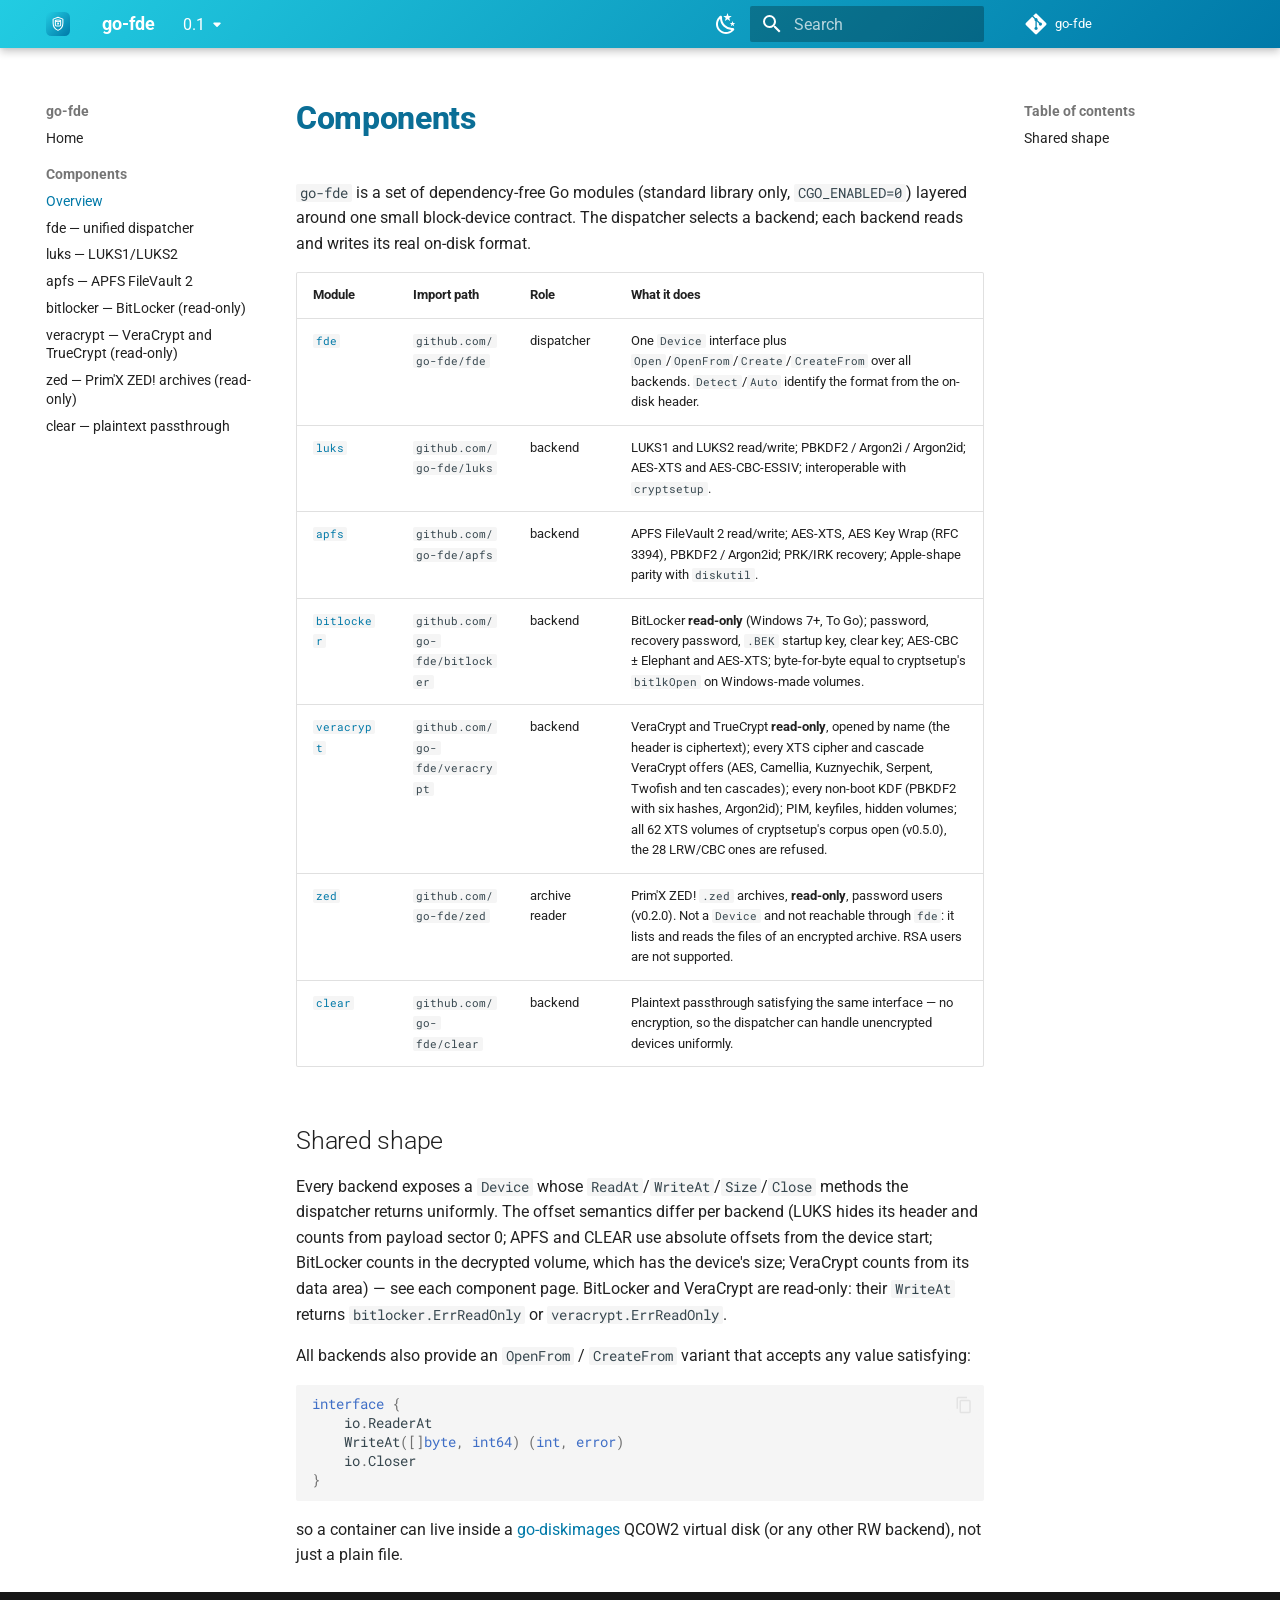
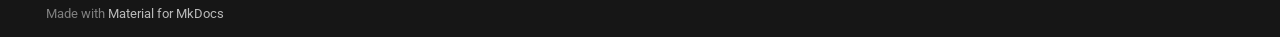
==== 0.1/components/index.html @ e570ddc2 "Deployed 308f6cc to 0.1 with MkDocs 1.6.1 and mike 2.2.0" ====
<!doctype html>
<html lang="en" class="no-js">
  <head>
    
      <meta charset="utf-8">
      <meta name="viewport" content="width=device-width,initial-scale=1">
      
        <meta name="description" content="Pure-Go full-disk encryption — a unified dispatcher over LUKS1/LUKS2, APFS FileVault 2, BitLocker and VeraCrypt (read-only), and a plaintext passthrough backend. No cgo, no root, interoperable with cryptsetup and diskutil.">
      
      
      
        <link rel="canonical" href="https://go-fde.github.io/docs/0.1/components/">
      
      
        <link rel="prev" href="..">
      
      
        <link rel="next" href="fde/">
      
      
        
      
      
      <link rel="icon" href="../assets/logo.svg">
      <meta name="generator" content="mkdocs-1.6.1, mkdocs-material-9.8.1">
    
    
      
        <title>Overview - go-fde</title>
      
    
    
      <link rel="stylesheet" href="../assets/stylesheets/main.57a0d79d.min.css">
      
        
        <link rel="stylesheet" href="../assets/stylesheets/palette.fb2fffe2.min.css">
      
      


    
    
      
    
    
      
        
        
        <link rel="preconnect" href="https://fonts.gstatic.com" crossorigin>
        <link rel="stylesheet" href="https://fonts.googleapis.com/css?family=Roboto:300,300i,400,400i,700,700i%7CRoboto+Mono:400,400i,700,700i&display=fallback">
        <style>:root{--md-text-font:"Roboto";--md-code-font:"Roboto Mono"}</style>
      
    
    
      <link rel="stylesheet" href="../stylesheets/brand.css">
    
    <script>__md_scope=new URL("..",location),__md_hash=e=>[...e].reduce(((e,_)=>(e<<5)-e+_.charCodeAt(0)),0),__md_get=(e,_=localStorage,t=__md_scope)=>JSON.parse(_.getItem(t.pathname+"."+e)),__md_set=(e,_,t=localStorage,a=__md_scope)=>{try{t.setItem(a.pathname+"."+e,JSON.stringify(_))}catch(e){}}</script>
    
      

    
    
  </head>
  
  
    
    
      
    
    
    
    
    <body dir="ltr" data-md-color-scheme="default" data-md-color-primary="custom" data-md-color-accent="custom">
  
    
    <input class="md-toggle" data-md-toggle="drawer" type="checkbox" id="__drawer" autocomplete="off">
    <input class="md-toggle" data-md-toggle="search" type="checkbox" id="__search" autocomplete="off">
    <label class="md-overlay" for="__drawer"></label>
    <div data-md-component="skip">
      
        
        <a href="#components" class="md-skip">
          Skip to content
        </a>
      
    </div>
    <div data-md-component="announce">
      
    </div>
    
      <div data-md-color-scheme="default" data-md-component="outdated" hidden>
        
      </div>
    
    
      

  

<header class="md-header md-header--shadow" data-md-component="header">
  <nav class="md-header__inner md-grid" aria-label="Header">
    <a href=".." title="go-fde" class="md-header__button md-logo" aria-label="go-fde" data-md-component="logo">
      
  <img src="../assets/logo.svg" alt="logo">

    </a>
    <label class="md-header__button md-icon" for="__drawer">
      
      <svg xmlns="http://www.w3.org/2000/svg" viewBox="0 0 24 24"><path d="M3 6h18v2H3zm0 5h18v2H3zm0 5h18v2H3z"/></svg>
    </label>
    <div class="md-header__title" data-md-component="header-title">
      <div class="md-header__ellipsis">
        <div class="md-header__topic">
          <span class="md-ellipsis">
            go-fde
          </span>
        </div>
        <div class="md-header__topic" data-md-component="header-topic">
          <span class="md-ellipsis">
            
              Overview
            
          </span>
        </div>
      </div>
    </div>
    
      
        <form class="md-header__option" data-md-component="palette">
  
    
    
    
    <input class="md-option" data-md-color-media="(prefers-color-scheme: light)" data-md-color-scheme="default" data-md-color-primary="custom" data-md-color-accent="custom"  aria-label="Dark mode"  type="radio" name="__palette" id="__palette_0">
    
      <label class="md-header__button md-icon" title="Dark mode" for="__palette_1" hidden>
        <svg xmlns="http://www.w3.org/2000/svg" viewBox="0 0 24 24"><path d="m17.75 4.09-2.53 1.94.91 3.06-2.63-1.81-2.63 1.81.91-3.06-2.53-1.94L12.44 4l1.06-3 1.06 3zm3.5 6.91-1.64 1.25.59 1.98-1.7-1.17-1.7 1.17.59-1.98L15.75 11l2.06-.05L18.5 9l.69 1.95zm-2.28 4.95c.83-.08 1.72 1.1 1.19 1.85-.32.45-.66.87-1.08 1.27C15.17 23 8.84 23 4.94 19.07c-3.91-3.9-3.91-10.24 0-14.14.4-.4.82-.76 1.27-1.08.75-.53 1.93.36 1.85 1.19-.27 2.86.69 5.83 2.89 8.02a9.96 9.96 0 0 0 8.02 2.89m-1.64 2.02a12.08 12.08 0 0 1-7.8-3.47c-2.17-2.19-3.33-5-3.49-7.82-2.81 3.14-2.7 7.96.31 10.98 3.02 3.01 7.84 3.12 10.98.31"/></svg>
      </label>
    
  
    
    
    
    <input class="md-option" data-md-color-media="(prefers-color-scheme: dark)" data-md-color-scheme="slate" data-md-color-primary="custom" data-md-color-accent="custom"  aria-label="Light mode"  type="radio" name="__palette" id="__palette_1">
    
      <label class="md-header__button md-icon" title="Light mode" for="__palette_0" hidden>
        <svg xmlns="http://www.w3.org/2000/svg" viewBox="0 0 24 24"><path d="M12 7a5 5 0 0 1 5 5 5 5 0 0 1-5 5 5 5 0 0 1-5-5 5 5 0 0 1 5-5m0 2a3 3 0 0 0-3 3 3 3 0 0 0 3 3 3 3 0 0 0 3-3 3 3 0 0 0-3-3m0-7 2.39 3.42C13.65 5.15 12.84 5 12 5s-1.65.15-2.39.42zM3.34 7l4.16-.35A7.2 7.2 0 0 0 5.94 8.5c-.44.74-.69 1.5-.83 2.29zm.02 10 1.76-3.77a7.131 7.131 0 0 0 2.38 4.14zM20.65 7l-1.77 3.79a7.02 7.02 0 0 0-2.38-4.15zm-.01 10-4.14.36c.59-.51 1.12-1.14 1.54-1.86.42-.73.69-1.5.83-2.29zM12 22l-2.41-3.44c.74.27 1.55.44 2.41.44.82 0 1.63-.17 2.37-.44z"/></svg>
      </label>
    
  
</form>
      
    
    
      <script>var palette=__md_get("__palette");if(palette&&palette.color){if("(prefers-color-scheme)"===palette.color.media){var media=matchMedia("(prefers-color-scheme: light)"),input=document.querySelector(media.matches?"[data-md-color-media='(prefers-color-scheme: light)']":"[data-md-color-media='(prefers-color-scheme: dark)']");palette.color.media=input.getAttribute("data-md-color-media"),palette.color.scheme=input.getAttribute("data-md-color-scheme"),palette.color.primary=input.getAttribute("data-md-color-primary"),palette.color.accent=input.getAttribute("data-md-color-accent")}for(var[key,value]of Object.entries(palette.color))document.body.setAttribute("data-md-color-"+key,value)}</script>
    
    
    
      
      
        <label class="md-header__button md-icon" for="__search">
          
          <svg xmlns="http://www.w3.org/2000/svg" viewBox="0 0 24 24"><path d="M9.5 3A6.5 6.5 0 0 1 16 9.5c0 1.61-.59 3.09-1.56 4.23l.27.27h.79l5 5-1.5 1.5-5-5v-.79l-.27-.27A6.52 6.52 0 0 1 9.5 16 6.5 6.5 0 0 1 3 9.5 6.5 6.5 0 0 1 9.5 3m0 2C7 5 5 7 5 9.5S7 14 9.5 14 14 12 14 9.5 12 5 9.5 5"/></svg>
        </label>
        <div class="md-search" data-md-component="search" role="dialog">
  <label class="md-search__overlay" for="__search"></label>
  <div class="md-search__inner" role="search">
    <form class="md-search__form" name="search">
      <input type="text" class="md-search__input" name="query" aria-label="Search" placeholder="Search" autocapitalize="off" autocorrect="off" autocomplete="off" spellcheck="false" data-md-component="search-query" required>
      <label class="md-search__icon md-icon" for="__search">
        
        <svg xmlns="http://www.w3.org/2000/svg" viewBox="0 0 24 24"><path d="M9.5 3A6.5 6.5 0 0 1 16 9.5c0 1.61-.59 3.09-1.56 4.23l.27.27h.79l5 5-1.5 1.5-5-5v-.79l-.27-.27A6.52 6.52 0 0 1 9.5 16 6.5 6.5 0 0 1 3 9.5 6.5 6.5 0 0 1 9.5 3m0 2C7 5 5 7 5 9.5S7 14 9.5 14 14 12 14 9.5 12 5 9.5 5"/></svg>
        
        <svg xmlns="http://www.w3.org/2000/svg" viewBox="0 0 24 24"><path d="M20 11v2H8l5.5 5.5-1.42 1.42L4.16 12l7.92-7.92L13.5 5.5 8 11z"/></svg>
      </label>
      <nav class="md-search__options" aria-label="Search">
        
        <button type="reset" class="md-search__icon md-icon" title="Clear" aria-label="Clear" tabindex="-1">
          
          <svg xmlns="http://www.w3.org/2000/svg" viewBox="0 0 24 24"><path d="M19 6.41 17.59 5 12 10.59 6.41 5 5 6.41 10.59 12 5 17.59 6.41 19 12 13.41 17.59 19 19 17.59 13.41 12z"/></svg>
        </button>
      </nav>
      
        <div class="md-search__suggest" data-md-component="search-suggest"></div>
      
    </form>
    <div class="md-search__output">
      <div class="md-search__scrollwrap" tabindex="0" data-md-scrollfix>
        <div class="md-search-result" data-md-component="search-result">
          <div class="md-search-result__meta">
            Initializing search
          </div>
          <ol class="md-search-result__list" role="presentation"></ol>
        </div>
      </div>
    </div>
  </div>
</div>
      
    
    
      <div class="md-header__source">
        <a href="https://github.com/go-fde" title="Go to repository" class="md-source" data-md-component="source">
  <div class="md-source__icon md-icon">
    
    <svg xmlns="http://www.w3.org/2000/svg" viewBox="0 0 448 512"><!--! Font Awesome Free 7.1.0 by @fontawesome - https://fontawesome.com License - https://fontawesome.com/license/free (Icons: CC BY 4.0, Fonts: SIL OFL 1.1, Code: MIT License) Copyright 2025 Fonticons, Inc.--><path d="M439.6 236.1 244 40.5c-5.4-5.5-12.8-8.5-20.4-8.5s-15 3-20.4 8.4L162.5 81l51.5 51.5c27.1-9.1 52.7 16.8 43.4 43.7l49.7 49.7c34.2-11.8 61.2 31 35.5 56.7-26.5 26.5-70.2-2.9-56-37.3L240.3 199v121.9c25.3 12.5 22.3 41.8 9.1 55-6.4 6.4-15.2 10.1-24.3 10.1s-17.8-3.6-24.3-10.1c-17.6-17.6-11.1-46.9 11.2-56v-123c-20.8-8.5-24.6-30.7-18.6-45L142.6 101 8.5 235.1C3 240.6 0 247.9 0 255.5s3 15 8.5 20.4l195.6 195.7c5.4 5.4 12.7 8.4 20.4 8.4s15-3 20.4-8.4l194.7-194.7c5.4-5.4 8.4-12.8 8.4-20.4s-3-15-8.4-20.4"/></svg>
  </div>
  <div class="md-source__repository">
    go-fde
  </div>
</a>
      </div>
    
  </nav>
  
</header>
    
    <div class="md-container" data-md-component="container">
      
      
        
          
        
      
      <main class="md-main" data-md-component="main">
        <div class="md-main__inner md-grid">
          
            
              
              <div class="md-sidebar md-sidebar--primary" data-md-component="sidebar" data-md-type="navigation" >
                <div class="md-sidebar__scrollwrap">
                  <div class="md-sidebar__inner">
                    



<nav class="md-nav md-nav--primary" aria-label="Navigation" data-md-level="0">
  <label class="md-nav__title" for="__drawer">
    <a href=".." title="go-fde" class="md-nav__button md-logo" aria-label="go-fde" data-md-component="logo">
      
  <img src="../assets/logo.svg" alt="logo">

    </a>
    go-fde
  </label>
  
    <div class="md-nav__source">
      <a href="https://github.com/go-fde" title="Go to repository" class="md-source" data-md-component="source">
  <div class="md-source__icon md-icon">
    
    <svg xmlns="http://www.w3.org/2000/svg" viewBox="0 0 448 512"><!--! Font Awesome Free 7.1.0 by @fontawesome - https://fontawesome.com License - https://fontawesome.com/license/free (Icons: CC BY 4.0, Fonts: SIL OFL 1.1, Code: MIT License) Copyright 2025 Fonticons, Inc.--><path d="M439.6 236.1 244 40.5c-5.4-5.5-12.8-8.5-20.4-8.5s-15 3-20.4 8.4L162.5 81l51.5 51.5c27.1-9.1 52.7 16.8 43.4 43.7l49.7 49.7c34.2-11.8 61.2 31 35.5 56.7-26.5 26.5-70.2-2.9-56-37.3L240.3 199v121.9c25.3 12.5 22.3 41.8 9.1 55-6.4 6.4-15.2 10.1-24.3 10.1s-17.8-3.6-24.3-10.1c-17.6-17.6-11.1-46.9 11.2-56v-123c-20.8-8.5-24.6-30.7-18.6-45L142.6 101 8.5 235.1C3 240.6 0 247.9 0 255.5s3 15 8.5 20.4l195.6 195.7c5.4 5.4 12.7 8.4 20.4 8.4s15-3 20.4-8.4l194.7-194.7c5.4-5.4 8.4-12.8 8.4-20.4s-3-15-8.4-20.4"/></svg>
  </div>
  <div class="md-source__repository">
    go-fde
  </div>
</a>
    </div>
  
  <ul class="md-nav__list" data-md-scrollfix>
    
      
      
  
  
  
  
    <li class="md-nav__item">
      <a href=".." class="md-nav__link">
        
  
  
  <span class="md-ellipsis">
    
  
    Home
  

    
  </span>
  
  

      </a>
    </li>
  

    
      
      
  
  
    
  
  
  
    
    
    
    
      
        
        
      
    
    
    <li class="md-nav__item md-nav__item--active md-nav__item--section md-nav__item--nested">
      
        
        
        <input class="md-nav__toggle md-toggle " type="checkbox" id="__nav_2" checked>
        
          
          <label class="md-nav__link" for="__nav_2" id="__nav_2_label" tabindex="">
            
  
  
  <span class="md-ellipsis">
    
  
    Components
  

    
  </span>
  
  

            <span class="md-nav__icon md-icon"></span>
          </label>
        
        <nav class="md-nav" data-md-level="1" aria-labelledby="__nav_2_label" aria-expanded="true">
          <label class="md-nav__title" for="__nav_2">
            <span class="md-nav__icon md-icon"></span>
            
  
    Components
  

          </label>
          <ul class="md-nav__list" data-md-scrollfix>
            
              
                
  
  
    
  
  
  
    <li class="md-nav__item md-nav__item--active">
      
      <input class="md-nav__toggle md-toggle" type="checkbox" id="__toc">
      
      
        
      
      
        <label class="md-nav__link md-nav__link--active" for="__toc">
          
  
  
  <span class="md-ellipsis">
    
  
    Overview
  

    
  </span>
  
  

          <span class="md-nav__icon md-icon"></span>
        </label>
      
      <a href="./" class="md-nav__link md-nav__link--active">
        
  
  
  <span class="md-ellipsis">
    
  
    Overview
  

    
  </span>
  
  

      </a>
      
        

<nav class="md-nav md-nav--secondary" aria-label="Table of contents">
  
  
  
    
  
  
    <label class="md-nav__title" for="__toc">
      <span class="md-nav__icon md-icon"></span>
      Table of contents
    </label>
    <ul class="md-nav__list" data-md-component="toc" data-md-scrollfix>
      
        <li class="md-nav__item">
  <a href="#shared-shape" class="md-nav__link">
    <span class="md-ellipsis">
      
        Shared shape
      
    </span>
  </a>
  
</li>
      
    </ul>
  
</nav>
      
    </li>
  

              
            
              
                
  
  
  
  
    <li class="md-nav__item">
      <a href="fde/" class="md-nav__link">
        
  
  
  <span class="md-ellipsis">
    
  
    fde — unified dispatcher
  

    
  </span>
  
  

      </a>
    </li>
  

              
            
              
                
  
  
  
  
    <li class="md-nav__item">
      <a href="luks/" class="md-nav__link">
        
  
  
  <span class="md-ellipsis">
    
  
    luks — LUKS1/LUKS2
  

    
  </span>
  
  

      </a>
    </li>
  

              
            
              
                
  
  
  
  
    <li class="md-nav__item">
      <a href="apfs/" class="md-nav__link">
        
  
  
  <span class="md-ellipsis">
    
  
    apfs — APFS FileVault 2
  

    
  </span>
  
  

      </a>
    </li>
  

              
            
              
                
  
  
  
  
    <li class="md-nav__item">
      <a href="bitlocker/" class="md-nav__link">
        
  
  
  <span class="md-ellipsis">
    
  
    bitlocker — BitLocker (read-only)
  

    
  </span>
  
  

      </a>
    </li>
  

              
            
              
                
  
  
  
  
    <li class="md-nav__item">
      <a href="veracrypt/" class="md-nav__link">
        
  
  
  <span class="md-ellipsis">
    
  
    veracrypt — VeraCrypt and TrueCrypt (read-only)
  

    
  </span>
  
  

      </a>
    </li>
  

              
            
              
                
  
  
  
  
    <li class="md-nav__item">
      <a href="zed/" class="md-nav__link">
        
  
  
  <span class="md-ellipsis">
    
  
    zed — Prim'X ZED! archives (read-only)
  

    
  </span>
  
  

      </a>
    </li>
  

              
            
              
                
  
  
  
  
    <li class="md-nav__item">
      <a href="clear/" class="md-nav__link">
        
  
  
  <span class="md-ellipsis">
    
  
    clear — plaintext passthrough
  

    
  </span>
  
  

      </a>
    </li>
  

              
            
          </ul>
        </nav>
      
    </li>
  

    
  </ul>
</nav>
                  </div>
                </div>
              </div>
            
            
              
              <div class="md-sidebar md-sidebar--secondary" data-md-component="sidebar" data-md-type="toc" >
                <div class="md-sidebar__scrollwrap">
                  <div class="md-sidebar__inner">
                    

<nav class="md-nav md-nav--secondary" aria-label="Table of contents">
  
  
  
    
  
  
    <label class="md-nav__title" for="__toc">
      <span class="md-nav__icon md-icon"></span>
      Table of contents
    </label>
    <ul class="md-nav__list" data-md-component="toc" data-md-scrollfix>
      
        <li class="md-nav__item">
  <a href="#shared-shape" class="md-nav__link">
    <span class="md-ellipsis">
      
        Shared shape
      
    </span>
  </a>
  
</li>
      
    </ul>
  
</nav>
                  </div>
                </div>
              </div>
            
          
          
            <div class="md-content" data-md-component="content">
              
              <article class="md-content__inner md-typeset">
                
                  



<h1 id="components">Components</h1>
<p><code>go-fde</code> is a set of dependency-free Go modules (standard library only,
<code>CGO_ENABLED=0</code>) layered around one small block-device contract. The
dispatcher selects a backend; each backend reads and writes its real on-disk
format.</p>
<table>
<thead>
<tr>
<th>Module</th>
<th>Import path</th>
<th>Role</th>
<th>What it does</th>
</tr>
</thead>
<tbody>
<tr>
<td><a href="fde/"><code>fde</code></a></td>
<td><code>github.com/go-fde/fde</code></td>
<td>dispatcher</td>
<td>One <code>Device</code> interface plus <code>Open</code>/<code>OpenFrom</code>/<code>Create</code>/<code>CreateFrom</code> over all backends. <code>Detect</code>/<code>Auto</code> identify the format from the on-disk header.</td>
</tr>
<tr>
<td><a href="luks/"><code>luks</code></a></td>
<td><code>github.com/go-fde/luks</code></td>
<td>backend</td>
<td>LUKS1 and LUKS2 read/write; PBKDF2 / Argon2i / Argon2id; AES-XTS and AES-CBC-ESSIV; interoperable with <code>cryptsetup</code>.</td>
</tr>
<tr>
<td><a href="apfs/"><code>apfs</code></a></td>
<td><code>github.com/go-fde/apfs</code></td>
<td>backend</td>
<td>APFS FileVault 2 read/write; AES-XTS, AES Key Wrap (RFC 3394), PBKDF2 / Argon2id; PRK/IRK recovery; Apple-shape parity with <code>diskutil</code>.</td>
</tr>
<tr>
<td><a href="bitlocker/"><code>bitlocker</code></a></td>
<td><code>github.com/go-fde/bitlocker</code></td>
<td>backend</td>
<td>BitLocker <strong>read-only</strong> (Windows 7+, To Go); password, recovery password, <code>.BEK</code> startup key, clear key; AES-CBC ± Elephant and AES-XTS; byte-for-byte equal to cryptsetup's <code>bitlkOpen</code> on Windows-made volumes.</td>
</tr>
<tr>
<td><a href="veracrypt/"><code>veracrypt</code></a></td>
<td><code>github.com/go-fde/veracrypt</code></td>
<td>backend</td>
<td>VeraCrypt and TrueCrypt <strong>read-only</strong>, opened by name (the header is ciphertext); every XTS cipher and cascade VeraCrypt offers (AES, Camellia, Kuznyechik, Serpent, Twofish and ten cascades); every non-boot KDF (PBKDF2 with six hashes, Argon2id); PIM, keyfiles, hidden volumes; all 62 XTS volumes of cryptsetup's corpus open (v0.5.0), the 28 LRW/CBC ones are refused.</td>
</tr>
<tr>
<td><a href="zed/"><code>zed</code></a></td>
<td><code>github.com/go-fde/zed</code></td>
<td>archive reader</td>
<td>Prim'X ZED! <code>.zed</code> archives, <strong>read-only</strong>, password users (v0.2.0). Not a <code>Device</code> and not reachable through <code>fde</code>: it lists and reads the files of an encrypted archive. RSA users are not supported.</td>
</tr>
<tr>
<td><a href="clear/"><code>clear</code></a></td>
<td><code>github.com/go-fde/clear</code></td>
<td>backend</td>
<td>Plaintext passthrough satisfying the same interface — no encryption, so the dispatcher can handle unencrypted devices uniformly.</td>
</tr>
</tbody>
</table>
<h2 id="shared-shape">Shared shape</h2>
<p>Every backend exposes a <code>Device</code> whose <code>ReadAt</code>/<code>WriteAt</code>/<code>Size</code>/<code>Close</code>
methods the dispatcher returns uniformly. The offset semantics differ per
backend (LUKS hides its header and counts from payload sector 0; APFS and CLEAR
use absolute offsets from the device start; BitLocker counts in the decrypted
volume, which has the device's size; VeraCrypt counts from its data area) —
see each component page. BitLocker and VeraCrypt are read-only: their
<code>WriteAt</code> returns <code>bitlocker.ErrReadOnly</code> or <code>veracrypt.ErrReadOnly</code>.</p>
<p>All backends also provide an <code>OpenFrom</code> / <code>CreateFrom</code> variant that accepts any
value satisfying:</p>
<div class="highlight"><pre><span></span><code><span class="kd">interface</span><span class="w"> </span><span class="p">{</span>
<span class="w">    </span><span class="nx">io</span><span class="p">.</span><span class="nx">ReaderAt</span>
<span class="w">    </span><span class="nx">WriteAt</span><span class="p">([]</span><span class="kt">byte</span><span class="p">,</span><span class="w"> </span><span class="kt">int64</span><span class="p">)</span><span class="w"> </span><span class="p">(</span><span class="kt">int</span><span class="p">,</span><span class="w"> </span><span class="kt">error</span><span class="p">)</span>
<span class="w">    </span><span class="nx">io</span><span class="p">.</span><span class="nx">Closer</span>
<span class="p">}</span>
</code></pre></div>
<p>so a container can live inside a <a href="https://github.com/go-diskimages">go-diskimages</a>
QCOW2 virtual disk (or any other RW backend), not just a plain file.</p>












                
              </article>
            </div>
          
          
<script>var target=document.getElementById(location.hash.slice(1));target&&target.name&&(target.checked=target.name.startsWith("__tabbed_"))</script>
        </div>
        
          <button type="button" class="md-top md-icon" data-md-component="top" hidden>
  
  <svg xmlns="http://www.w3.org/2000/svg" viewBox="0 0 24 24"><path d="M13 20h-2V8l-5.5 5.5-1.42-1.42L12 4.16l7.92 7.92-1.42 1.42L13 8z"/></svg>
  Back to top
</button>
        
      </main>
      
        <footer class="md-footer">
  
  <div class="md-footer-meta md-typeset">
    <div class="md-footer-meta__inner md-grid">
      <div class="md-copyright">
  
  
    Made with
    <a href="https://squidfunk.github.io/mkdocs-material/" target="_blank" rel="noopener">
      Material for MkDocs
    </a>
  
</div>
      
    </div>
  </div>
</footer>
      
    </div>
    <div class="md-dialog" data-md-component="dialog">
      <div class="md-dialog__inner md-typeset"></div>
    </div>
    
    
    
      
      
      <script id="__config" type="application/json">{"annotate": null, "base": "..", "features": ["navigation.sections", "navigation.top", "content.code.copy", "search.suggest"], "search": "../assets/javascripts/workers/search.a7633da7.min.js", "tags": null, "translations": {"clipboard.copied": "Copied to clipboard", "clipboard.copy": "Copy to clipboard", "search.result.more.one": "1 more on this page", "search.result.more.other": "# more on this page", "search.result.none": "No matching documents", "search.result.one": "1 matching document", "search.result.other": "# matching documents", "search.result.placeholder": "Type to start searching", "search.result.term.missing": "Missing", "select.version": "Select version"}, "version": {"provider": "mike"}}</script>
    
    
      <script src="../assets/javascripts/bundle.a5f9d56c.min.js"></script>
      
    
  </body>
</html>
---- 0.1/assets/stylesheets/main.57a0d79d.min.css ----
@charset "UTF-8";html{box-sizing:border-box;-webkit-text-size-adjust:none;-moz-text-size-adjust:none;text-size-adjust:none}*,:after,:before{box-sizing:inherit}@media(prefers-reduced-motion){*,:after,:before{transition:none!important}}body{margin:0;-webkit-font-smoothing:antialiased;-moz-osx-font-smoothing:grayscale;--md-text-font-family:var(--md-text-font, _),
    -apple-system, BlinkMacSystemFont, Helvetica, Arial, sans-serif;--md-code-font-family:var(--md-code-font, _),
    SFMono-Regular, Consolas, Menlo, monospace}.md-typeset code:not(.focus-visible),a,button,input,label{-webkit-tap-highlight-color:transparent}a{color:inherit;text-decoration:none}hr{box-sizing:initial;display:block;height:.05rem;padding:0;overflow:visible;border:0}small{font-size:80%}sub,sup{line-height:1em}img{border-style:none}table{border-spacing:0;border-collapse:initial}td,th{font-weight:400;vertical-align:top}button{padding:0;margin:0;font-family:inherit;font-size:inherit;background:#0000;border:0}input{border:0;outline:none}:root{--md-primary-fg-color:#4051b5;--md-primary-fg-color--light:#5d6cc0;--md-primary-fg-color--dark:#303fa1;--md-primary-bg-color:#fff;--md-primary-bg-color--light:#ffffffb3;--md-accent-fg-color:#526cfe;--md-accent-fg-color--transparent:#526cfe1a;--md-accent-bg-color:#fff;--md-accent-bg-color--light:#ffffffb3;--md-typeset-table-sort-icon:url("data:image/svg+xml;charset=utf-8,<svg xmlns='http://www.w3.org/2000/svg' viewBox='0 0 24 24'><path d='m18 21-4-4h3V7h-3l4-4 4 4h-3v10h3M2 19v-2h10v2M2 13v-2h7v2M2 7V5h4v2z'/></svg>");--md-typeset-table-sort-icon--asc:url("data:image/svg+xml;charset=utf-8,<svg xmlns='http://www.w3.org/2000/svg' viewBox='0 0 24 24'><path d='M19 17h3l-4 4-4-4h3V3h2M2 17h10v2H2M6 5v2H2V5m0 6h7v2H2z'/></svg>");--md-typeset-table-sort-icon--desc:url("data:image/svg+xml;charset=utf-8,<svg xmlns='http://www.w3.org/2000/svg' viewBox='0 0 24 24'><path d='M19 7h3l-4-4-4 4h3v14h2M2 17h10v2H2M6 5v2H2V5m0 6h7v2H2z'/></svg>")}[data-md-color-scheme=default]{color-scheme:light}[data-md-color-scheme=default] img[src$="#gh-dark-mode-only"],[data-md-color-scheme=default] img[src$="#only-dark"]{display:none}:root,[data-md-color-scheme=default]{--md-hue:225deg;--md-default-fg-color:#000000de;--md-default-fg-color--light:#0000008a;--md-default-fg-color--lighter:#00000052;--md-default-fg-color--lightest:#00000012;--md-default-bg-color:#fff;--md-default-bg-color--light:#ffffffb3;--md-default-bg-color--lighter:#ffffff4d;--md-default-bg-color--lightest:#ffffff1f;--md-code-fg-color:#36464e;--md-code-bg-color:#f5f5f5;--md-code-bg-color--light:#f5f5f5b3;--md-code-bg-color--lighter:#f5f5f54d;--md-code-hl-color:#4287ff;--md-code-hl-color--light:#4287ff1a;--md-code-hl-number-color:#d52a2a;--md-code-hl-special-color:#db1457;--md-code-hl-function-color:#a846b9;--md-code-hl-constant-color:#6e59d9;--md-code-hl-keyword-color:#3f6ec6;--md-code-hl-string-color:#1c7d4d;--md-code-hl-name-color:var(--md-code-fg-color);--md-code-hl-operator-color:var(--md-default-fg-color--light);--md-code-hl-punctuation-color:var(--md-default-fg-color--light);--md-code-hl-comment-color:var(--md-default-fg-color--light);--md-code-hl-generic-color:var(--md-default-fg-color--light);--md-code-hl-variable-color:var(--md-default-fg-color--light);--md-typeset-color:var(--md-default-fg-color);--md-typeset-a-color:var(--md-primary-fg-color);--md-typeset-del-color:#f5503d26;--md-typeset-ins-color:#0bd57026;--md-typeset-kbd-color:#fafafa;--md-typeset-kbd-accent-color:#fff;--md-typeset-kbd-border-color:#b8b8b8;--md-typeset-mark-color:#ffff0080;--md-typeset-table-color:#0000001f;--md-typeset-table-color--light:#00000009;--md-admonition-fg-color:var(--md-default-fg-color);--md-admonition-bg-color:var(--md-default-bg-color);--md-warning-fg-color:#000000de;--md-warning-bg-color:#ff9;--md-footer-fg-color:#fff;--md-footer-fg-color--light:#ffffffb3;--md-footer-fg-color--lighter:#ffffff73;--md-footer-bg-color:#000000de;--md-footer-bg-color--dark:#00000052;--md-shadow-z1:0 0.2rem 0.5rem #0000000d,
    0 0 0.05rem #0000001a;--md-shadow-z2:0 0.2rem 0.5rem #0000001a,
    0 0 0.05rem #00000040;--md-shadow-z3:0 0.2rem 0.5rem #0003,
    0 0 0.05rem #00000059}.md-icon svg{display:block;width:1.2rem;height:1.2rem;fill:currentcolor}aside,body,input{font-family:var(--md-text-font-family);font-feature-settings:"kern","liga";color:var(--md-typeset-color)}code,kbd,pre{font-family:var(--md-code-font-family);font-feature-settings:"kern"}.md-typeset{font-size:.8rem;line-height:1.6;overflow-wrap:break-word;-webkit-print-color-adjust:exact;color-adjust:exact}@media print{.md-typeset{font-size:.68rem}.md-typeset code,.md-typeset kbd,.md-typeset pre{white-space:pre-wrap}}.md-typeset blockquote,.md-typeset dl,.md-typeset figure,.md-typeset ol,.md-typeset pre,.md-typeset ul{margin-top:1em;margin-bottom:1em}.md-typeset h1{margin:0 0 1.25em;font-size:2em;line-height:1.3;color:var(--md-default-fg-color--light)}.md-typeset h1,.md-typeset h2{font-weight:300;letter-spacing:-.01em}.md-typeset h2{margin:1.6em 0 .64em;font-size:1.5625em;line-height:1.4}.md-typeset h3{margin:1.6em 0 .8em;font-size:1.25em;font-weight:400;line-height:1.5;letter-spacing:-.01em}.md-typeset h2+h3{margin-top:.8em}.md-typeset h4{margin:1em 0;font-weight:700;letter-spacing:-.01em}.md-typeset h5,.md-typeset h6{margin:1.25em 0;font-size:.8em;font-weight:700;color:var(--md-default-fg-color--light);letter-spacing:-.01em}.md-typeset h5{text-transform:uppercase}.md-typeset h5 code{text-transform:none}.md-typeset hr{display:flow-root;margin:1.5em 0;border-bottom:.05rem solid var(--md-default-fg-color--lightest)}.md-typeset a{color:var(--md-typeset-a-color);word-break:break-word}.md-typeset a,.md-typeset a:before{transition:color 125ms}.md-typeset a:focus,.md-typeset a:hover{color:var(--md-accent-fg-color)}.md-typeset a:focus code,.md-typeset a:hover code{color:var(--md-accent-fg-color);background-color:var(--md-accent-fg-color--transparent)}.md-typeset a code{color:var(--md-typeset-a-color)}.md-typeset a.focus-visible{outline-color:var(--md-accent-fg-color);outline-offset:.2rem}.md-typeset code,.md-typeset kbd,.md-typeset pre{font-variant-ligatures:none;color:var(--md-code-fg-color);direction:ltr;transition:background-color 125ms}.md-typeset code{padding:0 .2941176471em;font-size:.85em;word-break:break-word;background-color:var(--md-code-bg-color);border-radius:.1rem;-webkit-box-decoration-break:clone;box-decoration-break:clone;transition:color 125ms,background-color 125ms}.md-typeset code:not(.focus-visible){outline:none}.md-typeset pre{position:relative;display:flow-root;line-height:1.4}.md-typeset pre>code{display:block;padding:.7720588235em 1.1764705882em;margin:0;overflow:auto;word-break:normal;touch-action:auto;scrollbar-color:var(--md-default-fg-color--lighter) #0000;scrollbar-width:thin;outline-color:var(--md-accent-fg-color);box-shadow:none;-webkit-box-decoration-break:slice;box-decoration-break:slice}.md-typeset pre>code:hover{scrollbar-color:var(--md-accent-fg-color) #0000}.md-typeset pre>code::-webkit-scrollbar{width:.2rem;height:.2rem}.md-typeset pre>code::-webkit-scrollbar-thumb{background-color:var(--md-default-fg-color--lighter)}.md-typeset pre>code::-webkit-scrollbar-thumb:hover{background-color:var(--md-accent-fg-color)}.md-typeset kbd{display:inline-block;padding:0 .6666666667em;font-size:.75em;color:var(--md-default-fg-color);word-break:break-word;vertical-align:text-top;background-color:var(--md-typeset-kbd-color);border-radius:.1rem;box-shadow:0 .1rem 0 .05rem var(--md-typeset-kbd-border-color),0 .1rem 0 var(--md-typeset-kbd-border-color),0 -.1rem .2rem var(--md-typeset-kbd-accent-color) inset}.md-typeset mark{color:inherit;word-break:break-word;background-color:var(--md-typeset-mark-color);-webkit-box-decoration-break:clone;box-decoration-break:clone}.md-typeset abbr{text-decoration:none;cursor:help}.md-typeset [data-preview],.md-typeset abbr{border-bottom:.05rem dotted var(--md-default-fg-color--light)}.md-typeset small{opacity:.75}[dir=ltr] .md-typeset sub,[dir=ltr] .md-typeset sup{margin-left:.078125em}[dir=rtl] .md-typeset sub,[dir=rtl] .md-typeset sup{margin-right:.078125em}[dir=ltr] .md-typeset blockquote{padding-left:.6rem;border-left:.2rem solid var(--md-default-fg-color--lighter)}[dir=rtl] .md-typeset blockquote{padding-right:.6rem;border-right:.2rem solid var(--md-default-fg-color--lighter)}.md-typeset blockquote{margin-left:0;margin-right:0;color:var(--md-default-fg-color--light)}.md-typeset ul{list-style-type:disc}.md-typeset ul[type]{list-style-type:revert-layer}[dir=ltr] .md-typeset ol,[dir=ltr] .md-typeset ol li ol,[dir=ltr] .md-typeset ol li ul,[dir=ltr] .md-typeset ul,[dir=ltr] .md-typeset ul li ol,[dir=ltr] .md-typeset ul li ul{margin-left:.625em}[dir=rtl] .md-typeset ol,[dir=rtl] .md-typeset ol li ol,[dir=rtl] .md-typeset ol li ul,[dir=rtl] .md-typeset ul,[dir=rtl] .md-typeset ul li ol,[dir=rtl] .md-typeset ul li ul{margin-right:.625em}.md-typeset ol,.md-typeset ul{padding:0}.md-typeset ol:not([hidden]),.md-typeset ul:not([hidden]){display:flow-root}.md-typeset ol ol,.md-typeset ul ol{list-style-type:lower-alpha}.md-typeset ol ol ol,.md-typeset ul ol ol{list-style-type:lower-roman}.md-typeset ol ol ol ol,.md-typeset ul ol ol ol{list-style-type:upper-alpha}.md-typeset ol ol ol ol ol,.md-typeset ul ol ol ol ol{list-style-type:upper-roman}.md-typeset ol[type],.md-typeset ul[type]{list-style-type:revert-layer}[dir=ltr] .md-typeset ol li,[dir=ltr] .md-typeset ul li{margin-left:1.25em}[dir=rtl] .md-typeset ol li,[dir=rtl] .md-typeset ul li{margin-right:1.25em}.md-typeset ol li,.md-typeset ul li{margin-bottom:.5em}.md-typeset ol li blockquote,.md-typeset ol li p,.md-typeset ul li blockquote,.md-typeset ul li p{margin:.5em 0}.md-typeset ol li:last-child,.md-typeset ul li:last-child{margin-bottom:0}.md-typeset ol li ol,.md-typeset ol li ul,.md-typeset ul li ol,.md-typeset ul li ul{margin-top:.5em;margin-bottom:.5em}[dir=ltr] .md-typeset dd{margin-left:1.875em}[dir=rtl] .md-typeset dd{margin-right:1.875em}.md-typeset dd{margin-top:1em;margin-bottom:1.5em}.md-typeset img,.md-typeset svg,.md-typeset video{max-width:100%;height:auto}.md-typeset img[align=left]{margin:1em 1em 1em 0}.md-typeset img[align=right]{margin:1em 0 1em 1em}.md-typeset img[align]:only-child{margin-top:0}.md-typeset figure{display:flow-root;width:fit-content;max-width:100%;margin:1em auto;text-align:center}.md-typeset figure img{display:block;margin:0 auto}.md-typeset figcaption{max-width:24rem;margin:1em auto;font-style:italic}.md-typeset iframe{max-width:100%}.md-typeset table:not([class]){display:inline-block;max-width:100%;overflow:auto;font-size:.64rem;touch-action:auto;background-color:var(--md-default-bg-color);border:.05rem solid var(--md-typeset-table-color);border-radius:.1rem}@media print{.md-typeset table:not([class]){display:table}}.md-typeset table:not([class])+*{margin-top:1.5em}.md-typeset table:not([class]) td>:first-child,.md-typeset table:not([class]) th>:first-child{margin-top:0}.md-typeset table:not([class]) td>:last-child,.md-typeset table:not([class]) th>:last-child{margin-bottom:0}.md-typeset table:not([class]) td:not([align]),.md-typeset table:not([class]) th:not([align]){text-align:left}[dir=rtl] .md-typeset table:not([class]) td:not([align]),[dir=rtl] .md-typeset table:not([class]) th:not([align]){text-align:right}.md-typeset table:not([class]) th{min-width:5rem;padding:.9375em 1.25em;font-weight:700;vertical-align:top}.md-typeset table:not([class]) td{padding:.9375em 1.25em;vertical-align:top;border-top:.05rem solid var(--md-typeset-table-color)}.md-typeset table:not([class]) tbody tr{transition:background-color 125ms}.md-typeset table:not([class]) tbody tr:hover{background-color:var(--md-typeset-table-color--light);box-shadow:0 .05rem 0 var(--md-default-bg-color) inset}.md-typeset table:not([class]) a{word-break:normal}.md-typeset table th[role=columnheader]{cursor:pointer}[dir=ltr] .md-typeset table th[role=columnheader]:after{margin-left:.5em}[dir=rtl] .md-typeset table th[role=columnheader]:after{margin-right:.5em}.md-typeset table th[role=columnheader]:after{display:inline-block;width:1.2em;height:1.2em;vertical-align:text-bottom;content:"";-webkit-mask-image:var(--md-typeset-table-sort-icon);mask-image:var(--md-typeset-table-sort-icon);-webkit-mask-repeat:no-repeat;mask-repeat:no-repeat;-webkit-mask-size:contain;mask-size:contain;transition:background-color 125ms}.md-typeset table th[role=columnheader]:hover:after{background-color:var(--md-default-fg-color--lighter)}.md-typeset table th[role=columnheader][aria-sort=ascending]:after{background-color:var(--md-default-fg-color--light);-webkit-mask-image:var(--md-typeset-table-sort-icon--asc);mask-image:var(--md-typeset-table-sort-icon--asc)}.md-typeset table th[role=columnheader][aria-sort=descending]:after{background-color:var(--md-default-fg-color--light);-webkit-mask-image:var(--md-typeset-table-sort-icon--desc);mask-image:var(--md-typeset-table-sort-icon--desc)}.md-typeset__scrollwrap{margin:1em -.8rem;overflow-x:auto;touch-action:auto}.md-typeset__table{display:inline-block;padding:0 .8rem;margin-bottom:.5em}@media print{.md-typeset__table{display:block}}html .md-typeset__table table{display:table;width:100%;margin:0;overflow:hidden}@media screen and (max-width:44.984375em){.md-content__inner>pre{margin:1em -.8rem}.md-content__inner>pre code{border-radius:0}}.md-typeset .md-author{position:relative;display:block;flex-shrink:0;width:1.6rem;height:1.6rem;overflow:hidden;border-radius:100%;transition:color 125ms,transform 125ms}.md-typeset .md-author img{display:block}.md-typeset .md-author--more{font-size:.6rem;font-weight:700;line-height:1.6rem;color:var(--md-default-fg-color--lighter);text-align:center;background:var(--md-default-fg-color--lightest)}.md-typeset .md-author--long{width:2.4rem;height:2.4rem}.md-typeset a.md-author{transform:scale(1)}.md-typeset a.md-author img{filter:grayscale(100%) opacity(75%);border-radius:100%;transition:filter 125ms}.md-typeset a.md-author:focus,.md-typeset a.md-author:hover{z-index:1;transform:scale(1.1)}.md-typeset a.md-author:focus img,.md-typeset a.md-author:hover img{filter:grayscale(0)}.md-banner{overflow:auto;color:var(--md-footer-fg-color);background-color:var(--md-footer-bg-color)}@media print{.md-banner{display:none}}.md-banner--warning{color:var(--md-warning-fg-color);background-color:var(--md-warning-bg-color)}.md-banner__inner{padding:0 .8rem;margin:.6rem auto;font-size:.7rem}[dir=ltr] .md-banner__button{float:right}[dir=rtl] .md-banner__button{float:left}.md-banner__button{color:inherit;cursor:pointer;transition:opacity .25s}.no-js .md-banner__button{display:none}.md-banner__button:hover{opacity:.7}html{height:100%;overflow-x:hidden;font-size:125%}@media screen and (min-width:100em){html{font-size:137.5%}}@media screen and (min-width:125em){html{font-size:150%}}body{position:relative;display:flex;flex-direction:column;width:100%;min-height:100%;font-size:.5rem;background-color:var(--md-default-bg-color)}@media print{body{display:block}}@media screen and (max-width:59.984375em){body[data-md-scrolllock]{position:fixed}}.md-grid{max-width:61rem;margin-left:auto;margin-right:auto}.md-container{display:flex;flex-grow:1;flex-direction:column}@media print{.md-container{display:block}}.md-main{flex-grow:1}.md-main__inner{display:flex;height:100%;margin-top:1.5rem}.md-ellipsis{overflow:hidden;text-overflow:ellipsis}.md-toggle{display:none}.md-option{position:absolute;width:0;height:0;opacity:0}.md-option:checked+label:not([hidden]){display:block}.md-option.focus-visible+label{outline-style:auto;outline-color:var(--md-accent-fg-color)}.md-skip{position:fixed;z-index:-1;padding:.3rem .5rem;margin:.5rem;font-size:.64rem;color:var(--md-default-bg-color);background-color:var(--md-default-fg-color);border-radius:.1rem;outline-color:var(--md-accent-fg-color);opacity:0;transform:translateY(.4rem)}.md-skip:focus{z-index:10;opacity:1;transition:transform .25s cubic-bezier(.4,0,.2,1),opacity 175ms 75ms;transform:translateY(0)}@page{margin:25mm}:root{--md-clipboard-icon:url("data:image/svg+xml;charset=utf-8,<svg xmlns='http://www.w3.org/2000/svg' viewBox='0 0 24 24'><path d='M19 21H8V7h11m0-2H8a2 2 0 0 0-2 2v14a2 2 0 0 0 2 2h11a2 2 0 0 0 2-2V7a2 2 0 0 0-2-2m-3-4H4a2 2 0 0 0-2 2v14h2V3h12z'/></svg>");--md-code-select-icon:url("data:image/svg+xml;charset=utf-8,<svg xmlns='http://www.w3.org/2000/svg' viewBox='0 0 24 24'><path d='M19 19h-4v2h4c1.1 0 2-.9 2-2v-4h-2m0-12h-4v2h4v4h2V5c0-1.1-.9-2-2-2M5 5h4V3H5c-1.1 0-2 .9-2 2v4h2m0 6H3v4c0 1.1.9 2 2 2h4v-2H5zm2-4h2v2H7zm4 0h2v2h-2zm4 0h2v2h-2zM7 7h2v2H7zm4 0h2v2h-2zm4 0h2v2h-2zm-8 8h2v2H7zm4 0h2v2h-2zm4 0h2v2h-2z'/></svg>");--md-code-copy-icon:url("data:image/svg+xml;charset=utf-8,<svg xmlns='http://www.w3.org/2000/svg' viewBox='0 0 24 24'><path d='M19 21H8V7h11m0-2H8a2 2 0 0 0-2 2v14a2 2 0 0 0 2 2h11a2 2 0 0 0 2-2V7a2 2 0 0 0-2-2m-3-4H4a2 2 0 0 0-2 2v14h2V3h12z'/></svg>")}.md-clipboard{z-index:1;width:1.5em;height:1.5em;color:var(--md-default-fg-color--lightest);cursor:pointer;border-radius:.1rem;outline-color:var(--md-accent-fg-color);outline-offset:.1rem;transition:color .25s}@media print{.md-clipboard{display:none}}.md-clipboard:not(.focus-visible){outline:none;-webkit-tap-highlight-color:transparent}:hover>.md-clipboard{color:var(--md-default-fg-color--light)}.md-clipboard:focus,.md-clipboard:hover{color:var(--md-accent-fg-color)}.md-clipboard:after{display:block;width:1.125em;height:1.125em;margin:0 auto;content:"";background-color:currentcolor;-webkit-mask-image:var(--md-clipboard-icon);mask-image:var(--md-clipboard-icon);-webkit-mask-repeat:no-repeat;mask-repeat:no-repeat;-webkit-mask-position:center;mask-position:center;-webkit-mask-size:contain;mask-size:contain}.md-clipboard--inline{cursor:pointer}.md-clipboard--inline code{transition:color .25s,background-color .25s}.md-clipboard--inline:focus code,.md-clipboard--inline:hover code{color:var(--md-accent-fg-color);background-color:var(--md-accent-fg-color--transparent)}.md-typeset .md-code__content{display:grid}.md-code__nav{position:absolute;top:.25em;right:.25em;z-index:1;display:flex;gap:.2rem;padding:.2rem;background-color:var(--md-code-bg-color--lighter);border-radius:.1rem;transition:background-color .25s}:hover>.md-code__nav{background-color:var(--md-code-bg-color--light)}.md-code__button{display:block;width:1.5em;height:1.5em;color:var(--md-default-fg-color--lightest);cursor:pointer;outline-color:var(--md-accent-fg-color);outline-offset:.1rem;transition:color .25s}:hover>*>.md-code__button{color:var(--md-default-fg-color--light)}.md-code__button.focus-visible,.md-code__button:hover{color:var(--md-accent-fg-color)}.md-code__button--active{color:var(--md-default-fg-color)!important}.md-code__button:after{display:block;width:1.125em;height:1.125em;margin:0 auto;content:"";background-color:currentcolor;-webkit-mask-repeat:no-repeat;mask-repeat:no-repeat;-webkit-mask-position:center;mask-position:center;-webkit-mask-size:contain;mask-size:contain}.md-code__button[data-md-type=select]:after{-webkit-mask-image:var(--md-code-select-icon);mask-image:var(--md-code-select-icon)}.md-code__button[data-md-type=copy]:after{-webkit-mask-image:var(--md-code-copy-icon);mask-image:var(--md-code-copy-icon)}@keyframes consent{0%{opacity:0;transform:translateY(100%)}to{opacity:1;transform:translateY(0)}}@keyframes overlay{0%{opacity:0}to{opacity:1}}.md-consent__overlay{position:fixed;top:0;z-index:5;width:100%;height:100%;background-color:#0000008a;-webkit-backdrop-filter:blur(.1rem);backdrop-filter:blur(.1rem);opacity:1;animation:overlay .25s both}.md-consent__inner{position:fixed;bottom:0;z-index:5;width:100%;max-height:100%;padding:0;overflow:auto;background-color:var(--md-default-bg-color);border:0;border-radius:.1rem;box-shadow:0 0 .2rem #0000001a,0 .2rem .4rem #0003;animation:consent .5s cubic-bezier(.1,.7,.1,1) both}.md-consent__form{padding:.8rem}.md-consent__settings{display:none;margin:1em 0}input:checked+.md-consent__settings{display:block}.md-consent__controls{margin-bottom:.8rem}.md-typeset .md-consent__controls .md-button{display:inline}@media screen and (max-width:44.984375em){.md-typeset .md-consent__controls .md-button{display:block;width:100%;margin-top:.4rem;text-align:center}}.md-consent label{cursor:pointer}.md-content{flex-grow:1;min-width:0}.md-content__inner{padding-top:.6rem;margin:0 .8rem 1.2rem}@media screen and (min-width:76.25em){[dir=ltr] .md-sidebar--primary:not([hidden])~.md-content>.md-content__inner,[dir=rtl] .md-sidebar--secondary:not([hidden])~.md-content>.md-content__inner{margin-left:1.2rem}[dir=ltr] .md-sidebar--secondary:not([hidden])~.md-content>.md-content__inner,[dir=rtl] .md-sidebar--primary:not([hidden])~.md-content>.md-content__inner{margin-right:1.2rem}}.md-content__inner:before{display:block;height:.4rem;content:""}.md-content__inner>:last-child{margin-bottom:0}[dir=ltr] .md-content__button{float:right;margin-left:.4rem}[dir=rtl] .md-content__button{float:left;margin-right:.4rem}.md-content__button{padding:0;margin:.4rem 0}@media print{.md-content__button{display:none}}.md-typeset .md-content__button{color:var(--md-default-fg-color--lighter)}.md-content__button svg{display:inline;vertical-align:top}[dir=rtl] .md-content__button svg{transform:scaleX(-1)}[dir=ltr] .md-dialog{right:.8rem}[dir=rtl] .md-dialog{left:.8rem}.md-dialog{position:fixed;bottom:.8rem;z-index:4;min-width:11.1rem;padding:.4rem .6rem;pointer-events:none;background-color:var(--md-default-fg-color);border-radius:.1rem;box-shadow:var(--md-shadow-z3);opacity:0;transition:transform 0s .4s,opacity .4s;transform:translateY(100%)}@media print{.md-dialog{display:none}}.md-dialog--active{pointer-events:auto;opacity:1;transition:transform .4s cubic-bezier(.075,.85,.175,1),opacity .4s;transform:translateY(0)}.md-dialog__inner{font-size:.7rem;color:var(--md-default-bg-color)}.md-feedback{margin:2em 0 1em;text-align:center}.md-feedback fieldset{padding:0;margin:0;border:none}.md-feedback__title{margin:1em auto;font-weight:700}.md-feedback__inner{position:relative}.md-feedback__list{position:relative;display:flex;flex-wrap:wrap;place-content:baseline center}.md-feedback__list:hover .md-icon:not(:disabled){color:var(--md-default-fg-color--lighter)}:disabled .md-feedback__list{min-height:1.8rem}.md-feedback__icon{flex-shrink:0;margin:0 .1rem;color:var(--md-default-fg-color--light);cursor:pointer;transition:color 125ms}.md-feedback__icon:not(:disabled).md-icon:hover{color:var(--md-accent-fg-color)}.md-feedback__icon:disabled{color:var(--md-default-fg-color--lightest);pointer-events:none}.md-feedback__note{position:relative;opacity:0;transition:transform .4s cubic-bezier(.1,.7,.1,1),opacity .15s;transform:translateY(.4rem)}.md-feedback__note>*{max-width:16rem;margin:0 auto}:disabled .md-feedback__note{opacity:1;transform:translateY(0)}@media print{.md-feedback,.md-footer{display:none}}.md-footer{color:var(--md-footer-fg-color);background-color:var(--md-footer-bg-color)}.md-footer__inner{justify-content:space-between;padding:.2rem;overflow:auto}.md-footer__inner:not([hidden]){display:flex}.md-footer__link{display:flex;flex-grow:.01;align-items:end;max-width:100%;margin-top:1rem;margin-bottom:.4rem;overflow:hidden;outline-color:var(--md-accent-fg-color);transition:opacity .25s}.md-footer__link:focus,.md-footer__link:hover{opacity:.7}[dir=rtl] .md-footer__link svg{transform:scaleX(-1)}@media screen and (max-width:44.984375em){.md-footer__link--prev{flex-shrink:0}.md-footer__link--prev .md-footer__title{display:none}}[dir=ltr] .md-footer__link--next{margin-left:auto}.md-footer__link--next{text-align:right}[dir=rtl] .md-footer__link--next{margin-right:auto;text-align:left}.md-footer__title{flex-grow:1;max-width:calc(100% - 2.4rem);padding:0 1rem;margin-bottom:.7rem;font-size:.9rem;white-space:nowrap}.md-footer__button{padding:.4rem;margin:.2rem}.md-footer__direction{font-size:.64rem;opacity:.7}.md-footer-meta{background-color:var(--md-footer-bg-color--dark)}.md-footer-meta__inner{display:flex;flex-wrap:wrap;justify-content:space-between;padding:.2rem}html .md-footer-meta.md-typeset a{color:var(--md-footer-fg-color--light)}html .md-footer-meta.md-typeset a:focus,html .md-footer-meta.md-typeset a:hover{color:var(--md-footer-fg-color)}.md-copyright{width:100%;padding:.4rem 0;margin:auto .6rem;font-size:.64rem;color:var(--md-footer-fg-color--lighter)}.md-copyright__highlight{color:var(--md-footer-fg-color--light)}.md-social{display:inline-flex;gap:.2rem;padding:.2rem 0 .6rem;margin:0 .4rem}@media screen and (min-width:45em){.md-copyright{width:auto}.md-social{padding:.6rem 0}}.md-social__link{display:inline-block;width:1.6rem;height:1.6rem;text-align:center}.md-social__link:before{line-height:1.9}.md-social__link svg{max-height:.8rem;vertical-align:-25%;fill:currentcolor}.md-typeset .md-button{display:inline-block;padding:.625em 2em;font-weight:700;color:var(--md-primary-fg-color);cursor:pointer;border:.1rem solid;border-radius:.1rem;transition:color 125ms,background-color 125ms,border-color 125ms}.md-typeset .md-button--primary{color:var(--md-primary-bg-color);background-color:var(--md-primary-fg-color);border-color:var(--md-primary-fg-color)}.md-typeset .md-button:focus,.md-typeset .md-button:hover{color:var(--md-accent-bg-color);background-color:var(--md-accent-fg-color);border-color:var(--md-accent-fg-color)}[dir=ltr] .md-typeset .md-input,[dir=rtl] .md-typeset .md-input{border-top-left-radius:.1rem}[dir=ltr] .md-typeset .md-input,[dir=rtl] .md-typeset .md-input{border-top-right-radius:.1rem}.md-typeset .md-input{height:1.8rem;padding:0 .6rem;font-size:.8rem;border-bottom:.1rem solid var(--md-default-fg-color--lighter);box-shadow:var(--md-shadow-z1);transition:border .25s,box-shadow .25s}.md-typeset .md-input:focus,.md-typeset .md-input:hover{border-bottom-color:var(--md-accent-fg-color);box-shadow:var(--md-shadow-z2)}.md-typeset .md-input--stretch{width:100%}.md-header{position:sticky;left:0;right:0;top:0;z-index:4;display:block;color:var(--md-primary-bg-color);background-color:var(--md-primary-fg-color);box-shadow:0 0 .2rem #0000,0 .2rem .4rem #0000}@media print{.md-header{display:none}}.md-header[hidden]{transition:transform .25s cubic-bezier(.8,0,.6,1),box-shadow .25s;transform:translateY(-100%)}.md-header--shadow{box-shadow:0 0 .2rem #0000001a,0 .2rem .4rem #0003;transition:transform .25s cubic-bezier(.1,.7,.1,1),box-shadow .25s}.md-header__inner{display:flex;align-items:center;padding:0 .2rem}.md-header__button{position:relative;z-index:1;padding:.4rem;margin:.2rem;color:currentcolor;vertical-align:middle;cursor:pointer;outline-color:var(--md-accent-fg-color);transition:opacity .25s}.md-header__button:hover{opacity:.7}.md-header__button:not([hidden]){display:inline-block}.md-header__button:not(.focus-visible){outline:none;-webkit-tap-highlight-color:transparent}.md-header__button.md-logo{padding:.4rem;margin:.2rem}@media screen and (max-width:76.234375em){.md-header__button.md-logo{display:none}}.md-header__button.md-logo img,.md-header__button.md-logo svg{display:block;width:auto;height:1.2rem;fill:currentcolor}@media screen and (min-width:60em){.md-header__button[for=__search]{display:none}}.no-js .md-header__button[for=__search]{display:none}[dir=rtl] .md-header__button[for=__search] svg{transform:scaleX(-1)}@media screen and (min-width:76.25em){.md-header__button[for=__drawer]{display:none}}.md-header__topic{position:absolute;display:flex;max-width:100%;white-space:nowrap;transition:transform .4s cubic-bezier(.1,.7,.1,1),opacity .15s}.md-header__topic+.md-header__topic{z-index:-1;pointer-events:none;opacity:0;transition:transform .4s cubic-bezier(1,.7,.1,.1),opacity .15s;transform:translateX(1.25rem)}[dir=rtl] .md-header__topic+.md-header__topic{transform:translateX(-1.25rem)}.md-draft,.md-header__topic:first-child,.md-nav__title{font-weight:700}[dir=ltr] .md-header__title{margin-left:1rem;margin-right:.4rem}[dir=rtl] .md-header__title{margin-right:1rem;margin-left:.4rem}.md-header__title{flex-grow:1;height:2.4rem;font-size:.9rem;line-height:2.4rem}.md-header__title--active .md-header__topic{z-index:-1;pointer-events:none;opacity:0;transition:transform .4s cubic-bezier(1,.7,.1,.1),opacity .15s;transform:translateX(-1.25rem)}[dir=rtl] .md-header__title--active .md-header__topic{transform:translateX(1.25rem)}.md-header__title--active .md-header__topic+.md-header__topic{z-index:0;pointer-events:auto;opacity:1;transition:transform .4s cubic-bezier(.1,.7,.1,1),opacity .15s;transform:translateX(0)}.md-header__title>.md-header__ellipsis{position:relative;width:100%;height:100%}.md-header__option{display:flex;flex-shrink:0;max-width:100%;white-space:nowrap;transition:max-width 0s .25s,opacity .25s .25s}[data-md-toggle=search]:checked~.md-header .md-header__option{max-width:0;opacity:0;transition:max-width,opacity}.md-header__option>input{bottom:0}.md-header__source{display:none}@media screen and (min-width:60em){[dir=ltr] .md-header__source{margin-left:1rem}[dir=rtl] .md-header__source{margin-right:1rem}.md-header__source{display:block;width:11.7rem;max-width:11.7rem}}@media screen and (min-width:76.25em){[dir=ltr] .md-header__source{margin-left:1.4rem}[dir=rtl] .md-header__source{margin-right:1.4rem}}.md-meta{font-size:.7rem;line-height:1.3;color:var(--md-default-fg-color--light)}.md-meta__list{display:inline-flex;flex-wrap:wrap;padding:0;margin:0;list-style:none}.md-meta__item:not(:last-child):after{margin-left:.2rem;margin-right:.2rem;content:"·"}.md-meta__link{color:var(--md-typeset-a-color)}.md-meta__link:focus,.md-meta__link:hover{color:var(--md-accent-fg-color)}.md-draft{display:inline-block;padding-left:.5714285714em;padding-right:.5714285714em;color:#fff;background-color:#ff1744;border-radius:.125em}:root{--md-nav-icon--prev:url("data:image/svg+xml;charset=utf-8,<svg xmlns='http://www.w3.org/2000/svg' viewBox='0 0 24 24'><path d='M20 11v2H8l5.5 5.5-1.42 1.42L4.16 12l7.92-7.92L13.5 5.5 8 11z'/></svg>");--md-nav-icon--next:url("data:image/svg+xml;charset=utf-8,<svg xmlns='http://www.w3.org/2000/svg' viewBox='0 0 24 24'><path d='M8.59 16.58 13.17 12 8.59 7.41 10 6l6 6-6 6z'/></svg>");--md-toc-icon:url("data:image/svg+xml;charset=utf-8,<svg xmlns='http://www.w3.org/2000/svg' viewBox='0 0 24 24'><path d='M3 9h14V7H3zm0 4h14v-2H3zm0 4h14v-2H3zm16 0h2v-2h-2zm0-10v2h2V7zm0 6h2v-2h-2z'/></svg>");--md-path-icon:url("data:image/svg+xml;charset=utf-8,<svg xmlns='http://www.w3.org/2000/svg' viewBox='0 0 24 24'><path d='M8.59 16.58 13.17 12 8.59 7.41 10 6l6 6-6 6z'/></svg>");--md-post-pin-icon:url("data:image/svg+xml;charset=utf-8,<svg xmlns='http://www.w3.org/2000/svg' viewBox='0 0 24 24'><path d='M16 12V4h1V2H7v2h1v8l-2 2v2h5.2v6h1.6v-6H18v-2z'/></svg>");--md-progress-value:0;--md-progress-delay:400ms;--md-search-result-icon:url("data:image/svg+xml;charset=utf-8,<svg xmlns='http://www.w3.org/2000/svg' viewBox='0 0 24 24'><path d='M14 2H6a2 2 0 0 0-2 2v16a2 2 0 0 0 2 2h7c-.41-.25-.8-.56-1.14-.9-.33-.33-.61-.7-.86-1.1H6V4h7v5h5v1.18c.71.16 1.39.43 2 .82V8zm6.31 16.9c1.33-2.11.69-4.9-1.4-6.22-2.11-1.33-4.91-.68-6.22 1.4-1.34 2.11-.69 4.89 1.4 6.22 1.46.93 3.32.93 4.79.02L22 23.39 23.39 22zm-3.81.1a2.5 2.5 0 0 1-2.5-2.5 2.5 2.5 0 0 1 2.5-2.5 2.5 2.5 0 0 1 2.5 2.5 2.5 2.5 0 0 1-2.5 2.5'/></svg>")}.md-nav,.md-nav__link .md-typeset{font-size:.7rem;line-height:1.3}.md-nav__title{display:block;padding:0 .6rem;overflow:hidden;color:var(--md-default-fg-color--light);text-overflow:ellipsis}.md-nav__title .md-nav__button{display:none}.md-nav__title .md-nav__button img{width:auto;height:100%}.md-nav__title .md-nav__button.md-logo img,.md-nav__title .md-nav__button.md-logo svg{display:block;width:auto;max-width:100%;height:2.4rem;object-fit:contain;fill:currentcolor}.md-nav__list{padding:0;margin:0;list-style:none}.md-nav__link{display:flex;gap:.4rem;align-items:flex-start;margin-top:.625em;scroll-snap-align:start;transition:color 125ms}.md-nav__link--passed,.md-nav__link--passed code{color:var(--md-default-fg-color--light)}.md-nav__item .md-nav__link--active,.md-nav__item .md-nav__link--active code{color:var(--md-typeset-a-color)}.md-nav__link .md-ellipsis{position:relative}.md-nav__link .md-ellipsis code{word-break:normal}[dir=ltr] .md-nav__link .md-icon:last-child{margin-left:auto}[dir=rtl] .md-nav__link .md-icon:last-child{margin-right:auto}.md-nav__link svg{position:relative;flex-shrink:0;height:1.3em;fill:currentcolor}.md-nav__link[for]:focus,.md-nav__link[for]:hover,.md-nav__link[href]:focus,.md-nav__link[href]:hover{color:var(--md-accent-fg-color);cursor:pointer}.md-nav__link[for]:focus code,.md-nav__link[for]:hover code,.md-nav__link[href]:focus code,.md-nav__link[href]:hover code{color:var(--md-accent-fg-color);background-color:var(--md-accent-fg-color--transparent)}.md-nav__link.focus-visible,.md-pagination__link.focus-visible{outline-color:var(--md-accent-fg-color);outline-offset:.2rem}.md-nav--primary .md-nav__link[for=__toc]{display:none}.md-nav--primary .md-nav__link[for=__toc] .md-icon:after{display:block;width:100%;height:100%;background-color:currentcolor;-webkit-mask-image:var(--md-toc-icon);mask-image:var(--md-toc-icon)}.md-nav--primary .md-nav__link[for=__toc]~.md-nav,.md-nav__source{display:none}.md-nav__container>.md-nav__link{margin-top:0}.md-nav__container>.md-nav__link:first-child{flex-grow:1;min-width:0}.md-nav__icon{flex-shrink:0}@media screen and (max-width:76.234375em){.md-nav--primary,.md-nav--primary .md-nav{position:absolute;left:0;right:0;top:0;z-index:1;display:flex;flex-direction:column;height:100%;background-color:var(--md-default-bg-color)}.md-nav--primary .md-nav__item,.md-nav--primary .md-nav__title{font-size:.8rem;line-height:1.5}.md-nav--primary .md-nav__title{position:relative;height:5.6rem;padding:3rem .8rem .2rem;line-height:2.4rem;color:var(--md-default-fg-color--light);white-space:nowrap;cursor:pointer;background-color:var(--md-default-fg-color--lightest)}[dir=ltr] .md-nav--primary .md-nav__title .md-nav__icon{left:.4rem}[dir=rtl] .md-nav--primary .md-nav__title .md-nav__icon{right:.4rem}.md-nav--primary .md-nav__title .md-nav__icon{position:absolute;top:.4rem;display:block;width:1.2rem;height:1.2rem;margin:.2rem}.md-nav--primary .md-nav__title .md-nav__icon:after{display:block;width:100%;height:100%;content:"";background-color:currentcolor;-webkit-mask-image:var(--md-nav-icon--prev);mask-image:var(--md-nav-icon--prev);-webkit-mask-repeat:no-repeat;mask-repeat:no-repeat;-webkit-mask-position:center;mask-position:center;-webkit-mask-size:contain;mask-size:contain}.md-nav--primary .md-nav__title~.md-nav__list{overflow-y:auto;touch-action:pan-y;scroll-snap-type:y mandatory;background-color:var(--md-default-bg-color);box-shadow:0 .05rem 0 var(--md-default-fg-color--lightest) inset}.md-nav--primary .md-nav__title~.md-nav__list>:first-child{border-top:0}.md-nav--primary .md-nav__title[for=__drawer]{font-weight:700;color:var(--md-primary-bg-color);background-color:var(--md-primary-fg-color)}.md-nav--primary .md-nav__title .md-logo{position:absolute;left:.2rem;right:.2rem;top:.2rem;display:block;padding:.4rem;margin:.2rem}.md-nav--primary .md-nav__list{flex:1}.md-nav--primary .md-nav__item{border-top:.05rem solid var(--md-default-fg-color--lightest)}.md-nav--primary .md-nav__item--active>.md-nav__link{color:var(--md-typeset-a-color)}.md-nav--primary .md-nav__item--active>.md-nav__link:focus,.md-nav--primary .md-nav__item--active>.md-nav__link:hover{color:var(--md-accent-fg-color)}.md-nav--primary .md-nav__link{padding:.6rem .8rem;margin-top:0}.md-nav--primary .md-nav__link svg{margin-top:.1em}.md-nav--primary .md-nav__link>.md-nav__link{padding:0}[dir=ltr] .md-nav--primary .md-nav__link .md-nav__icon{margin-right:-.2rem}[dir=rtl] .md-nav--primary .md-nav__link .md-nav__icon{margin-left:-.2rem}.md-nav--primary .md-nav__link .md-nav__icon{width:1.2rem;height:1.2rem;font-size:1.2rem}.md-nav--primary .md-nav__link .md-nav__icon:after{display:block;width:100%;height:100%;content:"";background-color:currentcolor;-webkit-mask-image:var(--md-nav-icon--next);mask-image:var(--md-nav-icon--next);-webkit-mask-repeat:no-repeat;mask-repeat:no-repeat;-webkit-mask-position:center;mask-position:center;-webkit-mask-size:contain;mask-size:contain}[dir=rtl] .md-nav--primary .md-nav__icon:after{transform:scale(-1)}.md-nav--primary .md-nav--secondary .md-nav{position:static;background-color:initial}[dir=ltr] .md-nav--primary .md-nav--secondary .md-nav .md-nav__link{padding-left:1.4rem}[dir=rtl] .md-nav--primary .md-nav--secondary .md-nav .md-nav__link{padding-right:1.4rem}[dir=ltr] .md-nav--primary .md-nav--secondary .md-nav .md-nav .md-nav__link{padding-left:2rem}[dir=rtl] .md-nav--primary .md-nav--secondary .md-nav .md-nav .md-nav__link{padding-right:2rem}[dir=ltr] .md-nav--primary .md-nav--secondary .md-nav .md-nav .md-nav .md-nav__link{padding-left:2.6rem}[dir=rtl] .md-nav--primary .md-nav--secondary .md-nav .md-nav .md-nav .md-nav__link{padding-right:2.6rem}[dir=ltr] .md-nav--primary .md-nav--secondary .md-nav .md-nav .md-nav .md-nav .md-nav__link{padding-left:3.2rem}[dir=rtl] .md-nav--primary .md-nav--secondary .md-nav .md-nav .md-nav .md-nav .md-nav__link{padding-right:3.2rem}.md-nav--secondary{background-color:initial}.md-nav__toggle~.md-nav{display:flex;opacity:0;transition:transform .25s cubic-bezier(.8,0,.6,1),opacity 125ms 50ms;transform:translateX(100%)}[dir=rtl] .md-nav__toggle~.md-nav{transform:translateX(-100%)}.md-nav__toggle:checked~.md-nav{opacity:1;transition:transform .25s cubic-bezier(.4,0,.2,1),opacity 125ms 125ms;transform:translateX(0)}.md-nav__toggle:checked~.md-nav>.md-nav__list{backface-visibility:hidden}}@media screen and (max-width:59.984375em){.md-nav--primary .md-nav__link[for=__toc]{display:flex}.md-nav--primary .md-nav__link[for=__toc] .md-icon:after{content:""}.md-nav--primary .md-nav__link[for=__toc]+.md-nav__link{display:none}.md-nav--primary .md-nav__link[for=__toc]~.md-nav{display:flex}.md-nav__source{display:block;padding:0 .2rem;color:var(--md-primary-bg-color);background-color:var(--md-primary-fg-color--dark)}}@media screen and (min-width:60em) and (max-width:76.234375em){.md-nav--integrated .md-nav__link[for=__toc]{display:flex}.md-nav--integrated .md-nav__link[for=__toc] .md-icon:after{content:""}.md-nav--integrated .md-nav__link[for=__toc]+.md-nav__link{display:none}.md-nav--integrated .md-nav__link[for=__toc]~.md-nav{display:flex}}@media screen and (min-width:60em){.md-nav{margin-bottom:-.4rem}.md-nav--secondary .md-nav__title{position:sticky;top:0;z-index:1;background:var(--md-default-bg-color);box-shadow:0 0 .4rem .4rem var(--md-default-bg-color)}.md-nav--secondary .md-nav__title[for=__toc]{scroll-snap-align:start}.md-nav--secondary .md-nav__title .md-nav__icon{display:none}[dir=ltr] .md-nav--secondary .md-nav__list{padding-left:.6rem}[dir=rtl] .md-nav--secondary .md-nav__list{padding-right:.6rem}.md-nav--secondary .md-nav__list{padding-bottom:.4rem}[dir=ltr] .md-nav--secondary .md-nav__item>.md-nav__link{margin-right:.4rem}[dir=rtl] .md-nav--secondary .md-nav__item>.md-nav__link{margin-left:.4rem}}@media screen and (min-width:76.25em){.md-nav{margin-bottom:-.4rem;transition:max-height .25s cubic-bezier(.86,0,.07,1)}.md-nav--primary .md-nav__title{position:sticky;top:0;z-index:1;background:var(--md-default-bg-color);box-shadow:0 0 .4rem .4rem var(--md-default-bg-color)}.md-nav--primary .md-nav__title[for=__drawer]{scroll-snap-align:start}.md-nav--primary .md-nav__title .md-nav__icon{display:none}[dir=ltr] .md-nav--primary .md-nav__list{padding-left:.6rem}[dir=rtl] .md-nav--primary .md-nav__list{padding-right:.6rem}.md-nav--primary .md-nav__list{padding-bottom:.4rem}[dir=ltr] .md-nav--primary .md-nav__item>.md-nav__link{margin-right:.4rem}[dir=rtl] .md-nav--primary .md-nav__item>.md-nav__link{margin-left:.4rem}.md-nav__toggle~.md-nav{display:grid;grid-template-rows:minmax(.4rem,0fr);visibility:collapse;opacity:0;transition:grid-template-rows .25s cubic-bezier(.86,0,.07,1),opacity .25s,visibility 0s .25s}.md-nav__toggle~.md-nav>.md-nav__list{overflow:hidden}.md-nav__toggle.md-toggle--indeterminate~.md-nav,.md-nav__toggle:checked~.md-nav{grid-template-rows:minmax(.4rem,1fr);visibility:visible;opacity:1;transition:grid-template-rows .25s cubic-bezier(.86,0,.07,1),opacity .15s .1s,visibility}.md-nav__toggle.md-toggle--indeterminate~.md-nav{transition:none}.md-nav__item--nested>.md-nav>.md-nav__title{display:none}.md-nav__item--section{display:block;margin:1.25em 0}.md-nav__item--section:last-child{margin-bottom:0}.md-nav__item--section>.md-nav__link{font-weight:700}.md-nav--lifted>.md-nav__list>.md-nav__item>[for],.md-nav__item--section>.md-nav__link[for]{color:var(--md-default-fg-color--light)}.md-nav--lifted>.md-nav__list>.md-nav__item--active>.md-nav__link:not(.md-nav__container),.md-nav__item--section>.md-nav__link:not(.md-nav__container){pointer-events:none}.md-nav__item--section>.md-nav__link .md-icon,.md-nav__item--section>.md-nav__link>[for]{display:none}[dir=ltr] .md-nav__item--section>.md-nav{margin-left:-.6rem}[dir=rtl] .md-nav__item--section>.md-nav{margin-right:-.6rem}.md-nav__item--section>.md-nav{display:block;visibility:visible;opacity:1}.md-nav__item--section>.md-nav>.md-nav__list>.md-nav__item{padding:0}.md-nav__icon{width:.9rem;height:.9rem;border-radius:100%;transition:background-color .25s}.md-nav__icon:hover{background-color:var(--md-accent-fg-color--transparent)}.md-nav__icon:after{display:inline-block;width:100%;height:100%;vertical-align:-.1rem;content:"";background-color:currentcolor;border-radius:100%;-webkit-mask-image:var(--md-nav-icon--next);mask-image:var(--md-nav-icon--next);-webkit-mask-repeat:no-repeat;mask-repeat:no-repeat;-webkit-mask-position:center;mask-position:center;-webkit-mask-size:contain;mask-size:contain;transition:transform .25s}[dir=rtl] .md-nav__icon:after{transform:rotate(180deg)}.md-nav__item--nested .md-nav__toggle:checked~.md-nav__link .md-nav__icon:after,.md-nav__item--nested .md-toggle--indeterminate~.md-nav__link .md-nav__icon:after{transform:rotate(90deg)}.md-nav--lifted>.md-nav__list>.md-nav__item,.md-nav--lifted>.md-nav__title{display:none}.md-nav--lifted>.md-nav__list>.md-nav__item--active{display:block}.md-nav--lifted>.md-nav__list>.md-nav__item--active>.md-nav__link{position:sticky;top:0;z-index:1;margin-top:0;background:var(--md-default-bg-color);box-shadow:0 0 .4rem .4rem var(--md-default-bg-color)}.md-nav--lifted>.md-nav__list>.md-nav__item--active.md-nav__item--section{margin:0}[dir=ltr] .md-nav--lifted>.md-nav__list>.md-nav__item>.md-nav:not(.md-nav--secondary){margin-left:-.6rem}[dir=rtl] .md-nav--lifted>.md-nav__list>.md-nav__item>.md-nav:not(.md-nav--secondary){margin-right:-.6rem}.md-nav--lifted .md-nav[data-md-level="1"]{grid-template-rows:minmax(.4rem,1fr);visibility:visible;opacity:1}[dir=ltr] .md-nav--integrated>.md-nav__list>.md-nav__item--active .md-nav--secondary{border-left:.05rem solid var(--md-primary-fg-color)}[dir=rtl] .md-nav--integrated>.md-nav__list>.md-nav__item--active .md-nav--secondary{border-right:.05rem solid var(--md-primary-fg-color)}.md-nav--integrated>.md-nav__list>.md-nav__item--active .md-nav--secondary{display:block;margin-bottom:1.25em;visibility:visible;opacity:1}.md-nav--integrated>.md-nav__list>.md-nav__item--active .md-nav--secondary>.md-nav__list{padding-bottom:0;overflow:visible}.md-nav--integrated>.md-nav__list>.md-nav__item--active .md-nav--secondary>.md-nav__title{display:none}}.md-pagination{gap:.4rem;font-size:.8rem;font-weight:700}.md-pagination,.md-pagination>*{display:flex;align-items:center;justify-content:center}.md-pagination>*{min-width:1.8rem;height:1.8rem;text-align:center;border-radius:.2rem}.md-pagination__current{color:var(--md-default-fg-color--light);background-color:var(--md-default-fg-color--lightest)}.md-pagination__link{transition:color 125ms,background-color 125ms}.md-pagination__link:focus,.md-pagination__link:hover{color:var(--md-accent-fg-color);background-color:var(--md-accent-fg-color--transparent)}.md-pagination__link:focus svg,.md-pagination__link:hover svg{color:var(--md-accent-fg-color)}.md-pagination__link svg{display:block;width:1.2rem;max-height:100%;color:var(--md-default-fg-color--lighter);fill:currentcolor}.md-path{padding-top:1.2rem;margin:0 .8rem;overflow:auto;font-size:.7rem}.md-path:not([hidden]){display:block}@media screen and (min-width:76.25em){.md-path{margin:0 1.2rem}}.md-path__list{display:flex;gap:.2rem;align-items:center;padding:0;margin:0;list-style:none}.md-path__item:not(:first-child){display:inline-flex;gap:.2rem;white-space:nowrap}.md-path__item:not(:first-child):before{display:inline;width:.8rem;height:.8rem;content:"";background-color:var(--md-default-fg-color--lighter);-webkit-mask-image:var(--md-path-icon);mask-image:var(--md-path-icon)}.md-path__link{display:flex;align-items:center;color:var(--md-default-fg-color--light)}.md-path__link:focus,.md-path__link:hover,.md-post .md-post__meta a:focus,.md-post .md-post__meta a:hover{color:var(--md-accent-fg-color)}.md-post__back{padding-bottom:1.2rem;margin-bottom:1.2rem;border-bottom:.05rem solid var(--md-default-fg-color--lightest)}@media screen and (max-width:76.234375em){.md-post__back{display:none}}[dir=rtl] .md-post__back svg{transform:scaleX(-1)}.md-post__authors{display:flex;flex-direction:column;gap:.6rem;margin:0 .6rem 1.2rem}.md-post .md-post__meta a{transition:color 125ms}.md-post__title{font-weight:700;color:var(--md-default-fg-color--light)}.md-post--excerpt{margin-bottom:3.2rem}.md-post--excerpt .md-post__header{display:flex;gap:.6rem;align-items:center;min-height:1.6rem}.md-post--excerpt .md-post__authors{display:inline-flex;flex-direction:row;gap:.2rem;align-items:center;min-height:2.4rem;margin:0}[dir=ltr] .md-post--excerpt .md-post__meta .md-meta__list{margin-right:.4rem}[dir=rtl] .md-post--excerpt .md-post__meta .md-meta__list{margin-left:.4rem}.md-post--excerpt .md-post__content>:first-child{--md-scroll-margin:6rem;margin-top:0}.md-post>.md-nav--secondary{margin:1em 0}.md-pin{padding:.2rem;margin-top:-.05rem;background:var(--md-default-fg-color--lightest);border-radius:1rem}.md-pin:after{display:block;width:.6rem;height:.6rem;margin:0 auto;content:"";background-color:currentcolor;-webkit-mask-image:var(--md-post-pin-icon);mask-image:var(--md-post-pin-icon);-webkit-mask-repeat:no-repeat;mask-repeat:no-repeat;-webkit-mask-position:center;mask-position:center;-webkit-mask-size:contain;mask-size:contain}.md-profile{display:flex;gap:.6rem;align-items:center;width:100%;font-size:.7rem;line-height:1.4}.md-profile__description{flex-grow:1}.md-content--post{display:flex}.md-content--post>.md-content__inner{flex-grow:1;min-width:0}@media screen and (min-width:76.25em){[dir=ltr] .md-content--post>.md-content__inner{margin-left:1.2rem}[dir=rtl] .md-content--post>.md-content__inner{margin-right:1.2rem}}@media screen and (max-width:76.234375em){.md-content--post{flex-flow:column-reverse}.md-sidebar.md-sidebar--post{position:static;width:100%;padding:0}.md-sidebar.md-sidebar--post .md-sidebar__scrollwrap{overflow:visible}.md-sidebar.md-sidebar--post .md-sidebar__inner{padding:0}.md-sidebar.md-sidebar--post .md-post__meta{margin-left:.6rem;margin-right:.6rem}.md-sidebar.md-sidebar--post .md-nav__item{display:inline;border:none}.md-sidebar.md-sidebar--post .md-nav__list{display:inline-flex;flex-wrap:wrap;gap:.6rem;padding-top:.6rem;padding-bottom:.6rem}.md-sidebar.md-sidebar--post .md-nav__link{padding:0}.md-sidebar.md-sidebar--post .md-nav{position:static;height:auto;margin-bottom:0}}.md-progress{position:fixed;top:0;z-index:4;width:100%;height:.075rem;background:var(--md-primary-bg-color);opacity:min(clamp(0,var(--md-progress-value),1),clamp(0,100 - var(--md-progress-value),1));transition:transform .5s cubic-bezier(.19,1,.22,1),opacity .25s var(--md-progress-delay);transform:scaleX(calc(var(--md-progress-value) * 1%));transform-origin:left}.md-search{position:relative}.no-js .md-search{display:none}.md-search__overlay{z-index:1;opacity:0}@media screen and (max-width:59.984375em){[dir=ltr] .md-search__overlay{left:-2.2rem}[dir=rtl] .md-search__overlay{right:-2.2rem}.md-search__overlay{position:absolute;top:-1rem;width:2rem;height:2rem;overflow:hidden;pointer-events:none;background-color:var(--md-default-bg-color);border-radius:1rem;transition:transform .3s .1s,opacity .2s .2s;transform-origin:center}[data-md-toggle=search]:checked~.md-header .md-search__overlay{opacity:1;transition:transform .4s,opacity .1s}}@media screen and (min-width:60em){.md-search{padding:.2rem 0}[dir=ltr] .md-search__overlay{left:0}[dir=rtl] .md-search__overlay{right:0}.md-search__overlay{position:fixed;top:0;width:0;height:0;cursor:pointer;background-color:#0000008a;transition:width 0s .25s,height 0s .25s,opacity .25s}[data-md-toggle=search]:checked~.md-header .md-search__overlay{width:100%;height:200vh;opacity:1;transition:width,height,opacity .25s}}@media screen and (max-width:29.984375em){[data-md-toggle=search]:checked~.md-header .md-search__overlay{transform:scale(45)}}@media screen and (min-width:30em) and (max-width:44.984375em){[data-md-toggle=search]:checked~.md-header .md-search__overlay{transform:scale(60)}}@media screen and (min-width:45em) and (max-width:59.984375em){[data-md-toggle=search]:checked~.md-header .md-search__overlay{transform:scale(75)}}.md-search__inner,.md-search__scrollwrap,.md-sidebar__scrollwrap{backface-visibility:hidden}@media screen and (max-width:59.984375em){[dir=ltr] .md-search__inner{left:0}.md-search__inner{position:fixed;top:0;z-index:2;width:0;height:0;overflow:hidden;opacity:0;transition:width 0s .3s,height 0s .3s,transform .15s cubic-bezier(.4,0,.2,1) .15s,opacity .15s .15s;transform:translateX(5%)}[dir=rtl] .md-search__inner{right:0;transform:translateX(-5%)}[data-md-toggle=search]:checked~.md-header .md-search__inner{width:100%;height:100%;opacity:1;transition:width,height,transform .15s cubic-bezier(.1,.7,.1,1) .15s,opacity .15s .15s;transform:translateX(0)}}@media screen and (min-width:60em){[dir=ltr] .md-search__inner{float:right}[dir=rtl] .md-search__inner{float:left}.md-search__inner{position:relative;width:11.7rem;padding:.1rem 0;transition:width .25s cubic-bezier(.1,.7,.1,1)}}@media screen and (min-width:60em) and (max-width:76.234375em){[data-md-toggle=search]:checked~.md-header .md-search__inner{width:23.4rem}}@media screen and (min-width:76.25em){[data-md-toggle=search]:checked~.md-header .md-search__inner{width:34.4rem}}.md-search__form{position:relative;z-index:2;height:2.4rem;background-color:var(--md-default-bg-color);box-shadow:0 0 .6rem #0000;transition:color .25s,background-color .25s}@media screen and (min-width:60em){.md-search__form{height:1.8rem;background-color:#00000042;border-radius:.1rem}.md-search__form:hover{background-color:#ffffff1f}}[data-md-toggle=search]:checked~.md-header .md-search__form{color:var(--md-default-fg-color);background-color:var(--md-default-bg-color);border-radius:.1rem .1rem 0 0;box-shadow:0 0 .6rem #00000012}[dir=ltr] .md-search__input{padding-left:3.6rem;padding-right:2.2rem}[dir=rtl] .md-search__input{padding-right:3.6rem;padding-left:2.2rem}.md-search__input{position:relative;z-index:2;width:100%;height:100%;font-size:.9rem;text-overflow:ellipsis;background:#0000}.md-search__input::placeholder{transition:color .25s}.md-search__input::placeholder,.md-search__input~.md-search__icon{color:var(--md-default-fg-color--light)}.md-search__input::-ms-clear{display:none}@media screen and (max-width:59.984375em){.md-search__input{width:100%;height:2.4rem;font-size:.9rem}}.md-search__icon{display:inline-block;width:1.2rem;height:1.2rem;cursor:pointer;transition:color .25s,opacity .25s}.md-search__icon:hover{opacity:.7}[dir=ltr] .md-search__icon[for=__search]{left:.5rem}[dir=rtl] .md-search__icon[for=__search]{right:.5rem}.md-search__icon[for=__search]{position:absolute;top:.3rem;z-index:2}[dir=rtl] .md-search__icon[for=__search] svg{transform:scaleX(-1)}@media screen and (max-width:59.984375em){[dir=ltr] .md-search__icon[for=__search]{left:.8rem}[dir=rtl] .md-search__icon[for=__search]{right:.8rem}.md-search__icon[for=__search]{top:.6rem}.md-search__icon[for=__search] svg:first-child{display:none}}@media screen and (min-width:60em){[dir=ltr] .md-search__input{padding-left:2.2rem}[dir=rtl] .md-search__input{padding-right:2.2rem}.md-search__input{font-size:.8rem;color:inherit}.md-search__input::placeholder{color:var(--md-primary-bg-color--light)}.md-search__input+.md-search__icon{color:var(--md-primary-bg-color)}[data-md-toggle=search]:checked~.md-header .md-search__input{text-overflow:clip}[data-md-toggle=search]:checked~.md-header .md-search__input+.md-search__icon{color:var(--md-default-fg-color--light)}[data-md-toggle=search]:checked~.md-header .md-search__input::placeholder{color:#0000}.md-search__icon[for=__search]{pointer-events:none}.md-search__icon[for=__search] svg:last-child{display:none}}[dir=ltr] .md-search__options{right:.5rem}[dir=rtl] .md-search__options{left:.5rem}.md-search__options{position:absolute;top:.3rem;z-index:2;pointer-events:none}@media screen and (max-width:59.984375em){[dir=ltr] .md-search__options{right:.8rem}[dir=rtl] .md-search__options{left:.8rem}.md-search__options{top:.6rem}}[dir=ltr] .md-search__options>.md-icon{margin-left:.2rem}[dir=rtl] .md-search__options>.md-icon{margin-right:.2rem}.md-search__options>.md-icon{color:var(--md-default-fg-color--light);opacity:0;transition:transform .15s cubic-bezier(.1,.7,.1,1),opacity .15s;transform:scale(.75)}.md-search__options>.md-icon:not(.focus-visible){outline:none;-webkit-tap-highlight-color:transparent}[data-md-toggle=search]:checked~.md-header .md-search__input:valid~.md-search__options>.md-icon{pointer-events:auto;opacity:1;transform:scale(1)}[data-md-toggle=search]:checked~.md-header .md-search__input:valid~.md-search__options>.md-icon:hover{opacity:.7}[dir=ltr] .md-search__suggest{padding-left:3.6rem;padding-right:2.2rem}[dir=rtl] .md-search__suggest{padding-right:3.6rem;padding-left:2.2rem}.md-search__suggest{position:absolute;top:0;display:flex;align-items:center;width:100%;height:100%;font-size:.9rem;color:var(--md-default-fg-color--lighter);white-space:pre;opacity:0;transition:opacity 50ms}[data-md-toggle=search]:checked~.md-header .md-search__suggest{opacity:1;transition:opacity .3s .1s}[dir=ltr] .md-search__output,[dir=rtl] .md-search__output{border-bottom-left-radius:.1rem}[dir=ltr] .md-search__output,[dir=rtl] .md-search__output{border-bottom-right-radius:.1rem}.md-search__output{position:absolute;z-index:1;width:100%;overflow:hidden}@media screen and (max-width:59.984375em){.md-search__output{top:2.4rem;bottom:0}}.md-search__scrollwrap{height:100%;overflow-y:auto;touch-action:pan-y;background-color:var(--md-default-bg-color)}@media(max-resolution:1dppx){.md-search__scrollwrap{transform:translateZ(0)}}@media screen and (min-width:60em) and (max-width:76.234375em){.md-search__scrollwrap{width:23.4rem}}@media screen and (min-width:76.25em){.md-search__scrollwrap{width:34.4rem}}@media screen and (min-width:60em){[dir=ltr] .md-search__suggest{padding-left:2.2rem}[dir=rtl] .md-search__suggest{padding-right:2.2rem}.md-search__suggest{font-size:.8rem}.md-search__output{top:1.9rem;opacity:0;transition:opacity .4s}[data-md-toggle=search]:checked~.md-header .md-search__output{box-shadow:var(--md-shadow-z3);opacity:1}.md-search__scrollwrap{max-height:0;scrollbar-color:var(--md-default-fg-color--lighter) #0000;scrollbar-width:thin}[data-md-toggle=search]:checked~.md-header .md-search__scrollwrap{max-height:75vh}.md-search__scrollwrap:hover{scrollbar-color:var(--md-accent-fg-color) #0000}.md-search__scrollwrap::-webkit-scrollbar{width:.2rem;height:.2rem}.md-search__scrollwrap::-webkit-scrollbar-thumb{background-color:var(--md-default-fg-color--lighter)}.md-search__scrollwrap::-webkit-scrollbar-thumb:hover{background-color:var(--md-accent-fg-color)}}.md-search-result{color:var(--md-default-fg-color);word-break:break-word}.md-search-result__meta{padding:0 .8rem;font-size:.64rem;line-height:1.8rem;color:var(--md-default-fg-color--light);scroll-snap-align:start;background-color:var(--md-default-fg-color--lightest)}@media screen and (min-width:60em){[dir=ltr] .md-search-result__meta{padding-left:2.2rem}[dir=rtl] .md-search-result__meta{padding-right:2.2rem}}.md-search-result__list{padding:0;margin:0;list-style:none;-webkit-user-select:none;user-select:none}.md-search-result__item{box-shadow:0 -.05rem var(--md-default-fg-color--lightest)}.md-search-result__item:first-child{box-shadow:none}.md-search-result__link{display:block;scroll-snap-align:start;outline:none;transition:background-color .25s}.md-search-result__link:focus,.md-search-result__link:hover{background-color:var(--md-accent-fg-color--transparent)}.md-search-result__link:last-child p:last-child{margin-bottom:.6rem}.md-search-result__more>summary{position:sticky;top:0;z-index:1;display:block;cursor:pointer;scroll-snap-align:start;outline:none}.md-search-result__more>summary::marker{display:none}.md-search-result__more>summary::-webkit-details-marker{display:none}.md-search-result__more>summary>div{padding:.75em .8rem;font-size:.64rem;color:var(--md-typeset-a-color);transition:color .25s,background-color .25s}@media screen and (min-width:60em){[dir=ltr] .md-search-result__more>summary>div{padding-left:2.2rem}[dir=rtl] .md-search-result__more>summary>div{padding-right:2.2rem}}.md-search-result__more>summary:focus>div,.md-search-result__more>summary:hover>div{color:var(--md-accent-fg-color);background-color:var(--md-accent-fg-color--transparent)}.md-search-result__more[open]>summary{background-color:var(--md-default-bg-color)}.md-search-result__article{position:relative;padding:0 .8rem;overflow:hidden}@media screen and (min-width:60em){[dir=ltr] .md-search-result__article{padding-left:2.2rem}[dir=rtl] .md-search-result__article{padding-right:2.2rem}}[dir=ltr] .md-search-result__icon{left:0}[dir=rtl] .md-search-result__icon{right:0}.md-search-result__icon{position:absolute;width:1.2rem;height:1.2rem;margin:.5rem;color:var(--md-default-fg-color--light)}@media screen and (max-width:59.984375em){.md-search-result__icon{display:none}}.md-search-result__icon:after{display:inline-block;width:100%;height:100%;content:"";background-color:currentcolor;-webkit-mask-image:var(--md-search-result-icon);mask-image:var(--md-search-result-icon);-webkit-mask-repeat:no-repeat;mask-repeat:no-repeat;-webkit-mask-position:center;mask-position:center;-webkit-mask-size:contain;mask-size:contain}[dir=rtl] .md-search-result__icon:after{transform:scaleX(-1)}.md-search-result .md-typeset{font-size:.64rem;line-height:1.6;color:var(--md-default-fg-color--light)}.md-search-result .md-typeset h1{margin:.55rem 0;font-size:.8rem;font-weight:400;line-height:1.4;color:var(--md-default-fg-color)}.md-search-result .md-typeset h1 mark,.md-search-result .md-typeset h2 mark{text-decoration:none}.md-search-result .md-typeset h2{font-weight:700;line-height:1.6}.md-search-result .md-typeset h2,.md-search-result__terms{margin:.5em 0;font-size:.64rem;color:var(--md-default-fg-color)}.md-search-result__terms{display:block;font-style:italic}.md-search-result mark{color:var(--md-accent-fg-color);text-decoration:underline;background-color:initial}.md-select{position:relative;z-index:1}.md-select__inner{position:absolute;top:calc(100% - .2rem);left:50%;max-height:0;margin-top:.2rem;color:var(--md-default-fg-color);background-color:var(--md-default-bg-color);border-radius:.1rem;box-shadow:var(--md-shadow-z2);opacity:0;transition:transform .25s 375ms,opacity .25s .25s,max-height 0s .5s;transform:translate3d(-50%,.3rem,0)}.md-select:focus-within .md-select__inner,.md-select:hover .md-select__inner{max-height:10rem;opacity:1;transition:transform .25s cubic-bezier(.1,.7,.1,1),opacity .25s,max-height;transform:translate3d(-50%,0,0)}.md-select__inner:after{position:absolute;top:0;left:50%;width:0;height:0;margin-top:-.2rem;margin-left:-.2rem;content:"";border:.2rem solid #0000;border-top:0;border-bottom-color:var(--md-default-bg-color)}.md-select__list{max-height:inherit;padding:0;margin:0;overflow:auto;font-size:.8rem;list-style-type:none;border-radius:.1rem}.md-select__item{line-height:1.8rem}[dir=ltr] .md-select__link{padding-left:.6rem;padding-right:1.2rem}[dir=rtl] .md-select__link{padding-right:.6rem;padding-left:1.2rem}.md-select__link{display:block;width:100%;cursor:pointer;scroll-snap-align:start;outline:none;transition:background-color .25s,color .25s}.md-select__link:focus,.md-select__link:hover{color:var(--md-accent-fg-color)}.md-select__link:focus{background-color:var(--md-default-fg-color--lightest)}.md-sidebar{position:sticky;top:2.4rem;flex-shrink:0;align-self:flex-start;width:12.1rem;padding:1.2rem 0}@media print{.md-sidebar{display:none}}@media screen and (max-width:76.234375em){[dir=ltr] .md-sidebar--primary{left:-12.1rem}[dir=rtl] .md-sidebar--primary{right:-12.1rem}.md-sidebar--primary{position:fixed;top:0;z-index:5;display:block;width:12.1rem;height:100%;background-color:var(--md-default-bg-color);transition:transform .25s cubic-bezier(.4,0,.2,1),box-shadow .25s;transform:translateX(0)}[data-md-toggle=drawer]:checked~.md-container .md-sidebar--primary{box-shadow:var(--md-shadow-z3);transform:translateX(12.1rem)}[dir=rtl] [data-md-toggle=drawer]:checked~.md-container .md-sidebar--primary{transform:translateX(-12.1rem)}.md-sidebar--primary .md-sidebar__scrollwrap{position:absolute;top:0;right:0;bottom:0;left:0;margin:0;overflow:hidden;scroll-snap-type:none}}@media screen and (min-width:76.25em){.md-sidebar{height:0}.no-js .md-sidebar{height:auto}.md-header--lifted~.md-container .md-sidebar{top:4.8rem}}.md-sidebar--secondary{display:none;order:2}@media screen and (min-width:60em){.md-sidebar--secondary{height:0}.no-js .md-sidebar--secondary{height:auto}.md-sidebar--secondary:not([hidden]){display:block}.md-sidebar--secondary .md-sidebar__scrollwrap{touch-action:pan-y}.md-sidebar__scrollwrap{scrollbar-gutter:stable;scrollbar-width:thin}}.md-sidebar__scrollwrap{margin:0 .2rem;overflow-y:auto;scrollbar-color:var(--md-default-fg-color--lighter) #0000}.md-sidebar__scrollwrap::-webkit-scrollbar{width:.2rem;height:.2rem}.md-sidebar__scrollwrap:focus-within,.md-sidebar__scrollwrap:hover{scrollbar-color:var(--md-accent-fg-color) #0000}.md-sidebar__scrollwrap:focus-within::-webkit-scrollbar-thumb,.md-sidebar__scrollwrap:hover::-webkit-scrollbar-thumb{background-color:var(--md-default-fg-color--lighter)}.md-sidebar__scrollwrap:focus-within::-webkit-scrollbar-thumb:hover,.md-sidebar__scrollwrap:hover::-webkit-scrollbar-thumb:hover{background-color:var(--md-accent-fg-color)}@supports selector(::-webkit-scrollbar){.md-sidebar__scrollwrap{scrollbar-gutter:auto}[dir=ltr] .md-sidebar__inner{padding-right:calc(100% - 11.5rem)}[dir=rtl] .md-sidebar__inner{padding-left:calc(100% - 11.5rem)}}@media screen and (max-width:76.234375em){.md-overlay{position:fixed;top:0;z-index:5;width:0;height:0;background-color:#0000008a;opacity:0;transition:width 0s .25s,height 0s .25s,opacity .25s}[data-md-toggle=drawer]:checked~.md-overlay{width:100%;height:100%;opacity:1;transition:width,height,opacity .25s}}@keyframes facts{0%{height:0}to{height:.65rem}}@keyframes fact{0%{opacity:0;transform:translateY(100%)}50%{opacity:0}to{opacity:1;transform:translateY(0)}}:root{--md-source-forks-icon:url("data:image/svg+xml;charset=utf-8,<svg xmlns='http://www.w3.org/2000/svg' viewBox='0 0 16 16'><path d='M5 5.372v.878c0 .414.336.75.75.75h4.5a.75.75 0 0 0 .75-.75v-.878a2.25 2.25 0 1 1 1.5 0v.878a2.25 2.25 0 0 1-2.25 2.25h-1.5v2.128a2.251 2.251 0 1 1-1.5 0V8.5h-1.5A2.25 2.25 0 0 1 3.5 6.25v-.878a2.25 2.25 0 1 1 1.5 0M5 3.25a.75.75 0 1 0-1.5 0 .75.75 0 0 0 1.5 0m6.75.75a.75.75 0 1 0 0-1.5.75.75 0 0 0 0 1.5m-3 8.75a.75.75 0 1 0-1.5 0 .75.75 0 0 0 1.5 0'/></svg>");--md-source-repositories-icon:url("data:image/svg+xml;charset=utf-8,<svg xmlns='http://www.w3.org/2000/svg' viewBox='0 0 16 16'><path d='M2 2.5A2.5 2.5 0 0 1 4.5 0h8.75a.75.75 0 0 1 .75.75v12.5a.75.75 0 0 1-.75.75h-2.5a.75.75 0 0 1 0-1.5h1.75v-2h-8a1 1 0 0 0-.714 1.7.75.75 0 1 1-1.072 1.05A2.5 2.5 0 0 1 2 11.5Zm10.5-1h-8a1 1 0 0 0-1 1v6.708A2.5 2.5 0 0 1 4.5 9h8ZM5 12.25a.25.25 0 0 1 .25-.25h3.5a.25.25 0 0 1 .25.25v3.25a.25.25 0 0 1-.4.2l-1.45-1.087a.25.25 0 0 0-.3 0L5.4 15.7a.25.25 0 0 1-.4-.2Z'/></svg>");--md-source-stars-icon:url("data:image/svg+xml;charset=utf-8,<svg xmlns='http://www.w3.org/2000/svg' viewBox='0 0 16 16'><path d='M8 .25a.75.75 0 0 1 .673.418l1.882 3.815 4.21.612a.75.75 0 0 1 .416 1.279l-3.046 2.97.719 4.192a.751.751 0 0 1-1.088.791L8 12.347l-3.766 1.98a.75.75 0 0 1-1.088-.79l.72-4.194L.818 6.374a.75.75 0 0 1 .416-1.28l4.21-.611L7.327.668A.75.75 0 0 1 8 .25m0 2.445L6.615 5.5a.75.75 0 0 1-.564.41l-3.097.45 2.24 2.184a.75.75 0 0 1 .216.664l-.528 3.084 2.769-1.456a.75.75 0 0 1 .698 0l2.77 1.456-.53-3.084a.75.75 0 0 1 .216-.664l2.24-2.183-3.096-.45a.75.75 0 0 1-.564-.41z'/></svg>");--md-source-version-icon:url("data:image/svg+xml;charset=utf-8,<svg xmlns='http://www.w3.org/2000/svg' viewBox='0 0 16 16'><path d='M1 7.775V2.75C1 1.784 1.784 1 2.75 1h5.025c.464 0 .91.184 1.238.513l6.25 6.25a1.75 1.75 0 0 1 0 2.474l-5.026 5.026a1.75 1.75 0 0 1-2.474 0l-6.25-6.25A1.75 1.75 0 0 1 1 7.775m1.5 0c0 .066.026.13.073.177l6.25 6.25a.25.25 0 0 0 .354 0l5.025-5.025a.25.25 0 0 0 0-.354l-6.25-6.25a.25.25 0 0 0-.177-.073H2.75a.25.25 0 0 0-.25.25ZM6 5a1 1 0 1 1 0 2 1 1 0 0 1 0-2'/></svg>");--md-status:url("data:image/svg+xml;charset=utf-8,<svg xmlns='http://www.w3.org/2000/svg' viewBox='0 0 24 24'><path d='M11 9h2V7h-2m1 13c-4.41 0-8-3.59-8-8s3.59-8 8-8 8 3.59 8 8-3.59 8-8 8m0-18A10 10 0 0 0 2 12a10 10 0 0 0 10 10 10 10 0 0 0 10-10A10 10 0 0 0 12 2m-1 15h2v-6h-2z'/></svg>");--md-status--new:url("data:image/svg+xml;charset=utf-8,<svg xmlns='http://www.w3.org/2000/svg' viewBox='0 0 24 24'><path d='m23 12-2.44-2.78.34-3.68-3.61-.82-1.89-3.18L12 3 8.6 1.54 6.71 4.72l-3.61.81.34 3.68L1 12l2.44 2.78-.34 3.69 3.61.82 1.89 3.18L12 21l3.4 1.46 1.89-3.18 3.61-.82-.34-3.68zm-10 5h-2v-2h2zm0-4h-2V7h2z'/></svg>");--md-status--deprecated:url("data:image/svg+xml;charset=utf-8,<svg xmlns='http://www.w3.org/2000/svg' viewBox='0 0 24 24'><path d='M9 3v1H4v2h1v13a2 2 0 0 0 2 2h10a2 2 0 0 0 2-2V6h1V4h-5V3zm0 5h2v9H9zm4 0h2v9h-2z'/></svg>");--md-status--encrypted:url("data:image/svg+xml;charset=utf-8,<svg xmlns='http://www.w3.org/2000/svg' viewBox='0 0 24 24'><path d='M12 1 3 5v6c0 5.55 3.84 10.74 9 12 5.16-1.26 9-6.45 9-12V5zm0 6c1.4 0 2.8 1.1 2.8 2.5V11c.6 0 1.2.6 1.2 1.3v3.5c0 .6-.6 1.2-1.3 1.2H9.2c-.6 0-1.2-.6-1.2-1.3v-3.5c0-.6.6-1.2 1.2-1.2V9.5C9.2 8.1 10.6 7 12 7m0 1.2c-.8 0-1.5.5-1.5 1.3V11h3V9.5c0-.8-.7-1.3-1.5-1.3'/></svg>");--md-tag-icon:url("data:image/svg+xml;charset=utf-8,<svg xmlns='http://www.w3.org/2000/svg' viewBox='0 0 24 24'><path d='m5.41 21 .71-4h-4l.35-2h4l1.06-6h-4l.35-2h4l.71-4h2l-.71 4h6l.71-4h2l-.71 4h4l-.35 2h-4l-1.06 6h4l-.35 2h-4l-.71 4h-2l.71-4h-6l-.71 4zM9.53 9l-1.06 6h6l1.06-6z'/></svg>")}.md-source{display:block;font-size:.65rem;line-height:1.2;white-space:nowrap;outline-color:var(--md-accent-fg-color);backface-visibility:hidden;transition:opacity .25s}.md-source:hover{opacity:.7}.md-source__icon{display:inline-block;width:2rem;height:2.4rem;vertical-align:middle}[dir=ltr] .md-source__icon svg{margin-left:.6rem}[dir=rtl] .md-source__icon svg{margin-right:.6rem}.md-source__icon svg{margin-top:.6rem}[dir=ltr] .md-source__icon+.md-source__repository{padding-left:2rem;margin-left:-2rem}[dir=rtl] .md-source__icon+.md-source__repository{padding-right:2rem;margin-right:-2rem}[dir=ltr] .md-source__repository{margin-left:.6rem}[dir=rtl] .md-source__repository{margin-right:.6rem}.md-source__repository{display:inline-block;max-width:calc(100% - 1.2rem);overflow:hidden;text-overflow:ellipsis;vertical-align:middle}.md-source__facts{display:flex;gap:.4rem;width:100%;padding:0;margin:.1rem 0 0;overflow:hidden;font-size:.55rem;list-style-type:none;opacity:.75}.md-source__repository--active .md-source__facts{animation:facts .25s ease-in}.md-source__fact{overflow:hidden;text-overflow:ellipsis}.md-source__repository--active .md-source__fact{animation:fact .4s ease-out}[dir=ltr] .md-source__fact:before{margin-right:.1rem}[dir=rtl] .md-source__fact:before{margin-left:.1rem}.md-source__fact:before{display:inline-block;width:.6rem;height:.6rem;vertical-align:text-top;content:"";background-color:currentcolor;-webkit-mask-repeat:no-repeat;mask-repeat:no-repeat;-webkit-mask-position:center;mask-position:center;-webkit-mask-size:contain;mask-size:contain}.md-source__fact:nth-child(1n+2){flex-shrink:0}.md-source__fact--version:before{-webkit-mask-image:var(--md-source-version-icon);mask-image:var(--md-source-version-icon)}.md-source__fact--stars:before{-webkit-mask-image:var(--md-source-stars-icon);mask-image:var(--md-source-stars-icon)}.md-source__fact--forks:before{-webkit-mask-image:var(--md-source-forks-icon);mask-image:var(--md-source-forks-icon)}.md-source__fact--repositories:before{-webkit-mask-image:var(--md-source-repositories-icon);mask-image:var(--md-source-repositories-icon)}.md-source-file{margin:1em 0}[dir=ltr] .md-source-file__fact{margin-right:.6rem}[dir=rtl] .md-source-file__fact{margin-left:.6rem}.md-source-file__fact{display:inline-flex;gap:.3rem;align-items:center;font-size:.68rem;color:var(--md-default-fg-color--light)}.md-source-file__fact .md-icon{flex-shrink:0;margin-bottom:.05rem}[dir=ltr] .md-source-file__fact .md-author{float:left}[dir=rtl] .md-source-file__fact .md-author{float:right}.md-source-file__fact .md-author,[dir=rtl] .md-tabs__list{margin-right:.2rem}.md-source-file__fact svg{width:.9rem}.md-status:after{display:inline-block;width:1.125em;height:1.125em;vertical-align:text-bottom;content:"";background-color:var(--md-default-fg-color--light);-webkit-mask-image:var(--md-status);mask-image:var(--md-status);-webkit-mask-repeat:no-repeat;mask-repeat:no-repeat;-webkit-mask-position:center;mask-position:center;-webkit-mask-size:contain;mask-size:contain}.md-status:hover:after{background-color:currentcolor}.md-status--new:after{-webkit-mask-image:var(--md-status--new);mask-image:var(--md-status--new)}.md-status--deprecated:after{-webkit-mask-image:var(--md-status--deprecated);mask-image:var(--md-status--deprecated)}.md-status--encrypted:after{-webkit-mask-image:var(--md-status--encrypted);mask-image:var(--md-status--encrypted)}.md-tabs{z-index:3;display:block;width:100%;overflow:auto;line-height:1.3;color:var(--md-primary-bg-color);background-color:var(--md-primary-fg-color)}@media print{.md-tabs{display:none}}@media screen and (max-width:76.234375em){.md-tabs{display:none}}.md-tabs[hidden]{pointer-events:none}[dir=ltr] .md-tabs__list{margin-left:.2rem}.md-tabs__list{display:flex;padding:0;margin:0;overflow:auto;white-space:nowrap;list-style:none;contain:content;scrollbar-width:none}.md-tabs__list::-webkit-scrollbar{display:none}.md-tabs__item{height:2.4rem;padding-left:.6rem;padding-right:.6rem}.md-tabs__item--active .md-tabs__link{color:inherit;opacity:1}.md-tabs__link{display:flex;margin-top:.8rem;font-size:.7rem;outline-color:var(--md-accent-fg-color);outline-offset:.2rem;backface-visibility:hidden;opacity:.7;transition:transform .4s cubic-bezier(.1,.7,.1,1),opacity .25s}.md-tabs__link:focus,.md-tabs__link:hover{color:inherit;opacity:1}[dir=ltr] .md-tabs__link svg{margin-right:.4rem}[dir=rtl] .md-tabs__link svg{margin-left:.4rem}.md-tabs__link svg{height:1.3em;fill:currentcolor}.md-tabs__item:nth-child(2) .md-tabs__link{transition-delay:20ms}.md-tabs__item:nth-child(3) .md-tabs__link{transition-delay:40ms}.md-tabs__item:nth-child(4) .md-tabs__link{transition-delay:60ms}.md-tabs__item:nth-child(5) .md-tabs__link{transition-delay:80ms}.md-tabs__item:nth-child(6) .md-tabs__link{transition-delay:.1s}.md-tabs__item:nth-child(7) .md-tabs__link{transition-delay:.12s}.md-tabs__item:nth-child(8) .md-tabs__link{transition-delay:.14s}.md-tabs__item:nth-child(9) .md-tabs__link{transition-delay:.16s}.md-tabs__item:nth-child(10) .md-tabs__link{transition-delay:.18s}.md-tabs__item:nth-child(11) .md-tabs__link{transition-delay:.2s}.md-tabs__item:nth-child(12) .md-tabs__link{transition-delay:.22s}.md-tabs__item:nth-child(13) .md-tabs__link{transition-delay:.24s}.md-tabs__item:nth-child(14) .md-tabs__link{transition-delay:.26s}.md-tabs__item:nth-child(15) .md-tabs__link{transition-delay:.28s}.md-tabs__item:nth-child(16) .md-tabs__link{transition-delay:.3s}.md-tabs[hidden] .md-tabs__link{opacity:0;transition:transform 0s .1s,opacity .1s;transform:translateY(50%)}.md-typeset .md-tags:not([hidden]){display:inline-flex;flex-wrap:wrap;gap:.5em;margin-top:-.125em;margin-bottom:.75em}.md-typeset .md-tag{display:inline-flex;gap:.5em;align-items:center;padding:.3125em .78125em;font-size:.64rem;font-size:calc(min(.8em,.64rem));font-weight:700;line-height:1.6;letter-spacing:normal;background:var(--md-default-fg-color--lightest);border-radius:2.4rem}.md-typeset .md-tag[href]{color:inherit;outline:none;-webkit-tap-highlight-color:transparent;transition:color 125ms,background-color 125ms}.md-typeset .md-tag[href]:focus,.md-typeset .md-tag[href]:hover{color:var(--md-accent-bg-color);background-color:var(--md-accent-fg-color)}[id]>.md-typeset .md-tag{vertical-align:text-top}.md-typeset .md-tag-shadow{opacity:.5}.md-typeset .md-tag-icon:before{display:inline-block;width:1.2em;height:1.2em;vertical-align:text-bottom;content:"";background-color:var(--md-default-fg-color--lighter);-webkit-mask-image:var(--md-tag-icon);mask-image:var(--md-tag-icon);-webkit-mask-repeat:no-repeat;mask-repeat:no-repeat;-webkit-mask-position:center;mask-position:center;-webkit-mask-size:contain;mask-size:contain;transition:background-color 125ms}.md-typeset .md-tag-icon[href]:focus:before,.md-typeset .md-tag-icon[href]:hover:before{background-color:var(--md-accent-bg-color)}@keyframes pulse{0%{transform:scale(.95)}75%{transform:scale(1)}to{transform:scale(.95)}}:root{--md-annotation-bg-icon:url("data:image/svg+xml;charset=utf-8,<svg xmlns='http://www.w3.org/2000/svg' viewBox='0 0 24 24'><path d='M12 2A10 10 0 0 0 2 12a10 10 0 0 0 10 10 10 10 0 0 0 10-10A10 10 0 0 0 12 2'/></svg>");--md-annotation-icon:url("data:image/svg+xml;charset=utf-8,<svg xmlns='http://www.w3.org/2000/svg' viewBox='0 0 24 24'><path d='M17 13h-4v4h-2v-4H7v-2h4V7h2v4h4m-5-9A10 10 0 0 0 2 12a10 10 0 0 0 10 10 10 10 0 0 0 10-10A10 10 0 0 0 12 2'/></svg>");--md-tooltip-width:20rem;--md-tooltip-tail:0.3rem}.md-tooltip{position:absolute;top:var(--md-tooltip-y);left:clamp(.8rem + var(--md-tooltip-0,0rem),var(--md-tooltip-x),100vw - .8rem + var(--md-tooltip-0,0rem) - var(--md-tooltip-width));z-index:0;width:var(--md-tooltip-width);max-width:calc(100vw - 1.6rem);font-family:var(--md-text-font-family);color:var(--md-default-fg-color);background-color:var(--md-default-bg-color);border-radius:.1rem;box-shadow:var(--md-shadow-z2);opacity:0;transition:transform 0s .25s,opacity .25s,z-index .25s;transform:translateY(-.4rem);backface-visibility:hidden}.md-tooltip--active{z-index:2;opacity:1;transition:transform .25s cubic-bezier(.1,.7,.1,1),opacity .25s,z-index;transform:translateY(0)}.md-tooltip--inline{width:auto;font-weight:700;-webkit-user-select:none;user-select:none}.md-tooltip--inline:not(.md-tooltip--active){transform:translateY(.2rem) scale(.9)}.md-tooltip--inline .md-tooltip__inner{padding:.2rem .4rem;font-size:.5rem}[hidden]+.md-tooltip--inline{display:none}.focus-visible>.md-tooltip,.md-tooltip:target{outline:var(--md-accent-fg-color) auto}.md-tooltip__inner{padding:.8rem;font-size:.64rem}.md-tooltip2__inner.md-typeset>:first-child,.md-tooltip__inner.md-typeset>:first-child{margin-top:0}.md-tooltip2__inner.md-typeset>:last-child,.md-tooltip__inner.md-typeset>:last-child{margin-bottom:0}.md-annotation{font-style:normal;font-weight:400;text-align:initial;white-space:normal;vertical-align:text-bottom;outline:none}[dir=rtl] .md-annotation{direction:rtl}code .md-annotation{font-family:var(--md-code-font-family);font-size:inherit}.md-annotation:not([hidden]){display:inline-block;line-height:1.25}.md-annotation__index{position:relative;z-index:0;display:inline-block;margin-left:.4ch;margin-right:.4ch;vertical-align:text-top;cursor:pointer;-webkit-user-select:none;user-select:none;outline:none;overflow:hidden;border-radius:.01px}.md-annotation .md-annotation__index{transition:z-index .25s}@media screen{.md-annotation__index{width:2.2ch}[data-md-visible]>.md-annotation__index{animation:pulse 2s infinite}.md-annotation__index:before{background:var(--md-default-bg-color);-webkit-mask-image:var(--md-annotation-bg-icon);mask-image:var(--md-annotation-bg-icon)}.md-annotation__index:after,.md-annotation__index:before{position:absolute;top:-.1ch;z-index:-1;width:2.2ch;height:2.2ch;content:"";-webkit-mask-repeat:no-repeat;mask-repeat:no-repeat;-webkit-mask-position:center;mask-position:center;-webkit-mask-size:contain;mask-size:contain}.md-annotation__index:after{background-color:var(--md-default-fg-color--lighter);-webkit-mask-image:var(--md-annotation-icon);mask-image:var(--md-annotation-icon);transition:background-color .25s,transform .25s;transform:scale(1.0001)}.md-tooltip--active+.md-annotation__index:after{transform:rotate(45deg)}.md-tooltip--active+.md-annotation__index:after,:hover>.md-annotation__index:after{background-color:var(--md-accent-fg-color)}}.md-tooltip--active+.md-annotation__index{z-index:2;transition-duration:0s;animation-play-state:paused}.md-annotation__index [data-md-annotation-id]{display:inline-block}@media print{.md-annotation__index [data-md-annotation-id]{padding:0 .6ch;font-weight:700;color:var(--md-default-bg-color);white-space:nowrap;background:var(--md-default-fg-color--lighter);border-radius:2ch}.md-annotation__index [data-md-annotation-id]:after{content:attr(data-md-annotation-id)}}.md-typeset .md-annotation-list{list-style:none!important;counter-reset:annotation}.md-typeset .md-annotation-list li{position:relative}[dir=ltr] .md-typeset .md-annotation-list li:before{left:-2.125em}[dir=rtl] .md-typeset .md-annotation-list li:before{right:-2.125em}.md-typeset .md-annotation-list li:before{position:absolute;top:.25em;min-width:2ch;height:2ch;padding:0 .6ch;font-size:.8875em;font-weight:700;line-height:1.25;color:var(--md-default-bg-color);text-align:center;content:counter(annotation);counter-increment:annotation;background:var(--md-default-fg-color--lighter);border-radius:2ch}.md-tooltip2{position:absolute;top:calc(var(--md-tooltip-host-y) + var(--md-tooltip-y));z-index:0;width:100%;font-family:var(--md-text-font-family);color:var(--md-default-fg-color);pointer-events:none;opacity:0;transition:transform 0s .25s,opacity .25s,z-index .25s;transform:translateY(-.4rem);transform-origin:calc(var(--md-tooltip-host-x) + var(--md-tooltip-x)) 0;backface-visibility:hidden}.md-tooltip2:before{position:absolute;left:clamp(1.2rem,var(--md-tooltip-host-x) + var(--md-tooltip-x) - var(--md-tooltip-tail),100vw - 1.2rem - 2 * var(--md-tooltip-tail));z-index:1;display:block;content:"";border-left:var(--md-tooltip-tail) solid #0000;border-right:var(--md-tooltip-tail) solid #0000}.md-tooltip2--top:before{bottom:calc(.025rem + -1 * var(--md-tooltip-tail));filter:drop-shadow(0 1px 0 hsla(0,0%,0%,.05));border-top:var(--md-tooltip-tail) solid var(--md-default-bg-color)}.md-tooltip2--bottom:before{top:calc(.025rem + -1 * var(--md-tooltip-tail));filter:drop-shadow(0 -1px 0 hsla(0,0%,0%,.05));border-bottom:var(--md-tooltip-tail) solid var(--md-default-bg-color)}.md-tooltip2--active{z-index:2;opacity:1;transition:transform .4s cubic-bezier(0,1,.5,1),opacity .25s,z-index;transform:translateY(0)}.md-tooltip2__inner{position:relative;left:clamp(.8rem,-.8rem + var(--md-tooltip-host-x),100vw - .8rem - var(--md-tooltip-width));max-width:calc(100vw - 1.6rem);max-height:40vh;scrollbar-gutter:stable;scrollbar-width:thin;background-color:var(--md-default-bg-color);border-radius:.1rem;box-shadow:var(--md-shadow-z2)}.md-tooltip2__inner::-webkit-scrollbar{width:.2rem;height:.2rem}.md-tooltip2__inner::-webkit-scrollbar-thumb{background-color:var(--md-default-fg-color--lighter)}.md-tooltip2__inner::-webkit-scrollbar-thumb:hover{background-color:var(--md-accent-fg-color)}[role=dialog]>.md-tooltip2__inner{width:var(--md-tooltip-width);padding:0 .8rem;overflow:auto;font-size:.64rem;pointer-events:auto}[role=dialog]>.md-tooltip2__inner:after,[role=dialog]>.md-tooltip2__inner:before{position:sticky;z-index:10;display:block;width:100%;height:.8rem;content:""}[role=dialog]>.md-tooltip2__inner:before{top:0;background:linear-gradient(var(--md-default-bg-color),#0000 75%)}[role=dialog]>.md-tooltip2__inner:after{bottom:0;background:linear-gradient(#0000,var(--md-default-bg-color) 75%)}[role=tooltip]>.md-tooltip2__inner{left:clamp(.8rem,var(--md-tooltip-host-x) + var(--md-tooltip-x) - var(--md-tooltip-width) / 2,100vw - .8rem - var(--md-tooltip-width));width:fit-content;max-width:calc(min(100vw - 1.6rem,400px));padding:.2rem .4rem;font-size:.5rem;font-weight:700;-webkit-user-select:none;user-select:none}[dir=ltr] .md-top{margin-left:50%}.md-top{position:fixed;top:3.2rem;z-index:2;display:block;padding:.4rem .8rem;font-size:.7rem;color:var(--md-default-fg-color--light);cursor:pointer;background-color:var(--md-default-bg-color);border-radius:1.6rem;outline:none;box-shadow:var(--md-shadow-z2);transition:color 125ms,background-color 125ms,transform 125ms cubic-bezier(.4,0,.2,1),opacity 125ms;transform:translate(-50%)}@media print{.md-top{display:none}}[dir=rtl] .md-top{margin-right:50%;transform:translate(50%)}.md-top[hidden]{pointer-events:none;opacity:0;transition-duration:0s;transform:translate(-50%,.2rem)}[dir=rtl] .md-top[hidden]{transform:translate(50%,.2rem)}.md-top:focus,.md-top:hover{color:var(--md-accent-bg-color);background-color:var(--md-accent-fg-color)}.md-top svg{display:inline-block;vertical-align:-.5em}@keyframes hoverfix{0%{pointer-events:none}}:root{--md-version-icon:url("data:image/svg+xml;charset=utf-8,<svg xmlns='http://www.w3.org/2000/svg' viewBox='0 0 320 512'>\3c !--! Font Awesome Free 7.1.0 by @fontawesome - https://fontawesome.com License - https://fontawesome.com/license/free (Icons: CC BY 4.0, Fonts: SIL OFL 1.1, Code: MIT License) Copyright 2025 Fonticons, Inc.--><path d='M140.3 376.8c12.6 10.2 31.1 9.5 42.8-2.2l128-128c9.2-9.2 11.9-22.9 6.9-34.9S301.4 192 288.5 192h-256c-12.9 0-24.6 7.8-29.6 19.8s-2.2 25.7 7 34.8l128 128z'/></svg>");--md-admonition-icon--note:url("data:image/svg+xml;charset=utf-8,<svg xmlns='http://www.w3.org/2000/svg' viewBox='0 0 24 24'><path d='M12 2C6.47 2 2 6.47 2 12s4.47 10 10 10 10-4.47 10-10S17.53 2 12 2m3.1 5.07c.14 0 .28.05.4.16l1.27 1.27c.23.22.23.57 0 .78l-1 1-2.05-2.05 1-1c.1-.11.24-.16.38-.16m-1.97 1.74 2.06 2.06-6.06 6.06H7.07v-2.06z'/></svg>");--md-admonition-icon--abstract:url("data:image/svg+xml;charset=utf-8,<svg xmlns='http://www.w3.org/2000/svg' viewBox='0 0 24 24'><path d='M17 9H7V7h10m0 6H7v-2h10m-3 6H7v-2h7M12 3a1 1 0 0 1 1 1 1 1 0 0 1-1 1 1 1 0 0 1-1-1 1 1 0 0 1 1-1m7 0h-4.18C14.4 1.84 13.3 1 12 1s-2.4.84-2.82 2H5a2 2 0 0 0-2 2v14a2 2 0 0 0 2 2h14a2 2 0 0 0 2-2V5a2 2 0 0 0-2-2'/></svg>");--md-admonition-icon--info:url("data:image/svg+xml;charset=utf-8,<svg xmlns='http://www.w3.org/2000/svg' viewBox='0 0 24 24'><path d='M13 9h-2V7h2m0 10h-2v-6h2m-1-9A10 10 0 0 0 2 12a10 10 0 0 0 10 10 10 10 0 0 0 10-10A10 10 0 0 0 12 2'/></svg>");--md-admonition-icon--tip:url("data:image/svg+xml;charset=utf-8,<svg xmlns='http://www.w3.org/2000/svg' viewBox='0 0 24 24'><path d='M17.66 11.2c-.23-.3-.51-.56-.77-.82-.67-.6-1.43-1.03-2.07-1.66C13.33 7.26 13 4.85 13.95 3c-.95.23-1.78.75-2.49 1.32-2.59 2.08-3.61 5.75-2.39 8.9.04.1.08.2.08.33 0 .22-.15.42-.35.5-.23.1-.47.04-.66-.12a.6.6 0 0 1-.14-.17c-1.13-1.43-1.31-3.48-.55-5.12C5.78 10 4.87 12.3 5 14.47c.06.5.12 1 .29 1.5.14.6.41 1.2.71 1.73 1.08 1.73 2.95 2.97 4.96 3.22 2.14.27 4.43-.12 6.07-1.6 1.83-1.66 2.47-4.32 1.53-6.6l-.13-.26c-.21-.46-.77-1.26-.77-1.26m-3.16 6.3c-.28.24-.74.5-1.1.6-1.12.4-2.24-.16-2.9-.82 1.19-.28 1.9-1.16 2.11-2.05.17-.8-.15-1.46-.28-2.23-.12-.74-.1-1.37.17-2.06.19.38.39.76.63 1.06.77 1 1.98 1.44 2.24 2.8.04.14.06.28.06.43.03.82-.33 1.72-.93 2.27'/></svg>");--md-admonition-icon--success:url("data:image/svg+xml;charset=utf-8,<svg xmlns='http://www.w3.org/2000/svg' viewBox='0 0 24 24'><path d='M21 7 9 19l-5.5-5.5 1.41-1.41L9 16.17 19.59 5.59z'/></svg>");--md-admonition-icon--question:url("data:image/svg+xml;charset=utf-8,<svg xmlns='http://www.w3.org/2000/svg' viewBox='0 0 24 24'><path d='m15.07 11.25-.9.92C13.45 12.89 13 13.5 13 15h-2v-.5c0-1.11.45-2.11 1.17-2.83l1.24-1.26c.37-.36.59-.86.59-1.41a2 2 0 0 0-2-2 2 2 0 0 0-2 2H8a4 4 0 0 1 4-4 4 4 0 0 1 4 4 3.2 3.2 0 0 1-.93 2.25M13 19h-2v-2h2M12 2A10 10 0 0 0 2 12a10 10 0 0 0 10 10 10 10 0 0 0 10-10c0-5.53-4.5-10-10-10'/></svg>");--md-admonition-icon--warning:url("data:image/svg+xml;charset=utf-8,<svg xmlns='http://www.w3.org/2000/svg' viewBox='0 0 24 24'><path d='M13 14h-2V9h2m0 9h-2v-2h2M1 21h22L12 2z'/></svg>");--md-admonition-icon--failure:url("data:image/svg+xml;charset=utf-8,<svg xmlns='http://www.w3.org/2000/svg' viewBox='0 0 24 24'><path d='M19 6.41 17.59 5 12 10.59 6.41 5 5 6.41 10.59 12 5 17.59 6.41 19 12 13.41 17.59 19 19 17.59 13.41 12z'/></svg>");--md-admonition-icon--danger:url("data:image/svg+xml;charset=utf-8,<svg xmlns='http://www.w3.org/2000/svg' viewBox='0 0 24 24'><path d='m11.5 20 4.86-9.73H13V4l-5 9.73h3.5zM12 2c2.75 0 5.1 1 7.05 2.95S22 9.25 22 12s-1 5.1-2.95 7.05S14.75 22 12 22s-5.1-1-7.05-2.95S2 14.75 2 12s1-5.1 2.95-7.05S9.25 2 12 2'/></svg>");--md-admonition-icon--bug:url("data:image/svg+xml;charset=utf-8,<svg xmlns='http://www.w3.org/2000/svg' viewBox='0 0 24 24'><path d='M11 13h2v1h-2zm10-8v6c0 5.5-3.8 10.7-9 12-5.2-1.3-9-6.5-9-12V5l9-4zm-4 5h-2.2c-.2-.6-.6-1.1-1.1-1.5l1.2-1.2-.7-.7L12.8 8H12c-.2 0-.5 0-.7.1L9.9 6.6l-.8.8 1.2 1.2c-.5.3-.9.8-1.1 1.4H7v1h2v1H7v1h2v1H7v1h2.2c.4 1.2 1.5 2 2.8 2s2.4-.8 2.8-2H17v-1h-2v-1h2v-1h-2v-1h2zm-6 2h2v-1h-2z'/></svg>");--md-admonition-icon--example:url("data:image/svg+xml;charset=utf-8,<svg xmlns='http://www.w3.org/2000/svg' viewBox='0 0 24 24'><path d='M7 2v2h1v14a4 4 0 0 0 4 4 4 4 0 0 0 4-4V4h1V2zm4 14c-.6 0-1-.4-1-1s.4-1 1-1 1 .4 1 1-.4 1-1 1m2-4c-.6 0-1-.4-1-1s.4-1 1-1 1 .4 1 1-.4 1-1 1m1-5h-4V4h4z'/></svg>");--md-admonition-icon--quote:url("data:image/svg+xml;charset=utf-8,<svg xmlns='http://www.w3.org/2000/svg' viewBox='0 0 24 24'><path d='M14 17h3l2-4V7h-6v6h3M6 17h3l2-4V7H5v6h3z'/></svg>");--md-footnotes-icon:url("data:image/svg+xml;charset=utf-8,<svg xmlns='http://www.w3.org/2000/svg' viewBox='0 0 24 24'><path d='M19 7v4H5.83l3.58-3.59L8 6l-6 6 6 6 1.41-1.42L5.83 13H21V7z'/></svg>");--md-details-icon:url("data:image/svg+xml;charset=utf-8,<svg xmlns='http://www.w3.org/2000/svg' viewBox='0 0 24 24'><path d='M8.59 16.58 13.17 12 8.59 7.41 10 6l6 6-6 6z'/></svg>");--md-tabbed-icon--prev:url("data:image/svg+xml;charset=utf-8,<svg xmlns='http://www.w3.org/2000/svg' viewBox='0 0 24 24'><path d='M15.41 16.58 10.83 12l4.58-4.59L14 6l-6 6 6 6z'/></svg>");--md-tabbed-icon--next:url("data:image/svg+xml;charset=utf-8,<svg xmlns='http://www.w3.org/2000/svg' viewBox='0 0 24 24'><path d='M8.59 16.58 13.17 12 8.59 7.41 10 6l6 6-6 6z'/></svg>");--md-tasklist-icon:url("data:image/svg+xml;charset=utf-8,<svg xmlns='http://www.w3.org/2000/svg' viewBox='0 0 24 24'><path d='M1 12C1 5.925 5.925 1 12 1s11 4.925 11 11-4.925 11-11 11S1 18.075 1 12m16.28-2.72a.75.75 0 0 0-.018-1.042.75.75 0 0 0-1.042-.018l-5.97 5.97-2.47-2.47a.75.75 0 0 0-1.042.018.75.75 0 0 0-.018 1.042l3 3a.75.75 0 0 0 1.06 0Z'/></svg>");--md-tasklist-icon--checked:url("data:image/svg+xml;charset=utf-8,<svg xmlns='http://www.w3.org/2000/svg' viewBox='0 0 24 24'><path d='M1 12C1 5.925 5.925 1 12 1s11 4.925 11 11-4.925 11-11 11S1 18.075 1 12m16.28-2.72a.75.75 0 0 0-.018-1.042.75.75 0 0 0-1.042-.018l-5.97 5.97-2.47-2.47a.75.75 0 0 0-1.042.018.75.75 0 0 0-.018 1.042l3 3a.75.75 0 0 0 1.06 0Z'/></svg>")}.md-version{flex-shrink:0;height:2.4rem;font-size:.8rem}[dir=ltr] .md-version__current{margin-left:1.4rem;margin-right:.4rem}[dir=rtl] .md-version__current{margin-right:1.4rem;margin-left:.4rem}.md-version__current{position:relative;top:.05rem;color:inherit;cursor:pointer;outline:none}[dir=ltr] .md-version__current:after{margin-left:.4rem}[dir=rtl] .md-version__current:after{margin-right:.4rem}.md-version__current:after{display:inline-block;width:.4rem;height:.6rem;content:"";background-color:currentcolor;-webkit-mask-image:var(--md-version-icon);mask-image:var(--md-version-icon);-webkit-mask-repeat:no-repeat;mask-repeat:no-repeat;-webkit-mask-position:center;mask-position:center;-webkit-mask-size:contain;mask-size:contain}.md-version__alias{margin-left:.3rem;opacity:.7}.md-version__list{position:absolute;top:.15rem;z-index:3;max-height:0;padding:0;margin:.2rem .8rem;overflow:auto;color:var(--md-default-fg-color);list-style-type:none;scroll-snap-type:y mandatory;background-color:var(--md-default-bg-color);border-radius:.1rem;box-shadow:var(--md-shadow-z2);opacity:0;transition:max-height 0s .5s,opacity .25s .25s}.md-version:focus-within .md-version__list,.md-version:hover .md-version__list{max-height:10rem;opacity:1;transition:max-height,opacity .25s}@media(hover:none),(pointer:coarse){.md-version:hover .md-version__list{animation:hoverfix .25s forwards}.md-version:focus-within .md-version__list{animation:none}}.md-version__item{line-height:1.8rem}[dir=ltr] .md-version__link{padding-left:.6rem;padding-right:1.2rem}[dir=rtl] .md-version__link{padding-right:.6rem;padding-left:1.2rem}.md-version__link{display:block;width:100%;white-space:nowrap;cursor:pointer;scroll-snap-align:start;outline:none;transition:color .25s,background-color .25s}.md-version__link:focus,.md-version__link:hover{color:var(--md-accent-fg-color)}.md-version__link:focus{background-color:var(--md-default-fg-color--lightest)}.md-typeset .admonition,.md-typeset details{display:flow-root;padding:0 .6rem;margin:1.5625em 0;font-size:.64rem;color:var(--md-admonition-fg-color);background-color:var(--md-admonition-bg-color);border:.075rem solid #448aff;border-radius:.2rem;box-shadow:var(--md-shadow-z1);transition:box-shadow 125ms;page-break-inside:avoid}@media print{.md-typeset .admonition,.md-typeset details{box-shadow:none}}.md-typeset .admonition:focus-within,.md-typeset details:focus-within{box-shadow:0 0 0 .2rem #448aff1a}.md-typeset .admonition>*,.md-typeset details>*{box-sizing:border-box}.md-typeset .admonition .admonition,.md-typeset .admonition details,.md-typeset details .admonition,.md-typeset details details{margin-top:1em;margin-bottom:1em}.md-typeset .admonition .md-typeset__scrollwrap,.md-typeset details .md-typeset__scrollwrap{margin:1em -.6rem}.md-typeset .admonition .md-typeset__table,.md-typeset details .md-typeset__table{padding:0 .6rem}.md-typeset .admonition>.tabbed-set:only-child,.md-typeset details>.tabbed-set:only-child{margin-top:0}html .md-typeset .admonition>:last-child,html .md-typeset details>:last-child{margin-bottom:.6rem}[dir=ltr] .md-typeset .admonition-title,[dir=ltr] .md-typeset summary{padding-left:2rem;padding-right:.6rem;border-left-width:.2rem;border-top-left-radius:.1rem}[dir=rtl] .md-typeset .admonition-title,[dir=rtl] .md-typeset summary{padding-right:2rem;padding-left:.6rem;border-right-width:.2rem;border-top-left-radius:.1rem}[dir=ltr] .md-typeset .admonition-title,[dir=ltr] .md-typeset summary,[dir=rtl] .md-typeset .admonition-title,[dir=rtl] .md-typeset summary{border-top-right-radius:.1rem}.md-typeset .admonition-title,.md-typeset summary{position:relative;padding-top:.4rem;padding-bottom:.4rem;margin:0 -.6rem;font-weight:700;background-color:#448aff1a;border:none}html .md-typeset .admonition-title:last-child,html .md-typeset summary:last-child{margin-bottom:0}[dir=ltr] .md-typeset .admonition-title:before,[dir=ltr] .md-typeset summary:before{left:.6rem}[dir=rtl] .md-typeset .admonition-title:before,[dir=rtl] .md-typeset summary:before{right:.6rem}.md-typeset .admonition-title:before,.md-typeset summary:before{position:absolute;top:.625em;width:1rem;height:1rem;content:"";background-color:#448aff;-webkit-mask-image:var(--md-admonition-icon--note);mask-image:var(--md-admonition-icon--note);-webkit-mask-repeat:no-repeat;mask-repeat:no-repeat;-webkit-mask-position:center;mask-position:center;-webkit-mask-size:contain;mask-size:contain}.md-typeset .admonition-title code,.md-typeset summary code{box-shadow:0 0 0 .05rem var(--md-default-fg-color--lightest)}.md-typeset .admonition.note,.md-typeset details.note{border-color:#448aff}.md-typeset .admonition.note:focus-within,.md-typeset details.note:focus-within{box-shadow:0 0 0 .2rem #448aff1a}.md-typeset .note>.admonition-title,.md-typeset .note>summary{background-color:#448aff1a}.md-typeset .note>.admonition-title:before,.md-typeset .note>summary:before{background-color:#448aff;-webkit-mask-image:var(--md-admonition-icon--note);mask-image:var(--md-admonition-icon--note)}.md-typeset .note>.admonition-title:after,.md-typeset .note>summary:after{color:#448aff}.md-typeset .admonition.abstract,.md-typeset details.abstract{border-color:#00b0ff}.md-typeset .admonition.abstract:focus-within,.md-typeset details.abstract:focus-within{box-shadow:0 0 0 .2rem #00b0ff1a}.md-typeset .abstract>.admonition-title,.md-typeset .abstract>summary{background-color:#00b0ff1a}.md-typeset .abstract>.admonition-title:before,.md-typeset .abstract>summary:before{background-color:#00b0ff;-webkit-mask-image:var(--md-admonition-icon--abstract);mask-image:var(--md-admonition-icon--abstract)}.md-typeset .abstract>.admonition-title:after,.md-typeset .abstract>summary:after{color:#00b0ff}.md-typeset .admonition.info,.md-typeset details.info{border-color:#00b8d4}.md-typeset .admonition.info:focus-within,.md-typeset details.info:focus-within{box-shadow:0 0 0 .2rem #00b8d41a}.md-typeset .info>.admonition-title,.md-typeset .info>summary{background-color:#00b8d41a}.md-typeset .info>.admonition-title:before,.md-typeset .info>summary:before{background-color:#00b8d4;-webkit-mask-image:var(--md-admonition-icon--info);mask-image:var(--md-admonition-icon--info)}.md-typeset .info>.admonition-title:after,.md-typeset .info>summary:after{color:#00b8d4}.md-typeset .admonition.tip,.md-typeset details.tip{border-color:#00bfa5}.md-typeset .admonition.tip:focus-within,.md-typeset details.tip:focus-within{box-shadow:0 0 0 .2rem #00bfa51a}.md-typeset .tip>.admonition-title,.md-typeset .tip>summary{background-color:#00bfa51a}.md-typeset .tip>.admonition-title:before,.md-typeset .tip>summary:before{background-color:#00bfa5;-webkit-mask-image:var(--md-admonition-icon--tip);mask-image:var(--md-admonition-icon--tip)}.md-typeset .tip>.admonition-title:after,.md-typeset .tip>summary:after{color:#00bfa5}.md-typeset .admonition.success,.md-typeset details.success{border-color:#00c853}.md-typeset .admonition.success:focus-within,.md-typeset details.success:focus-within{box-shadow:0 0 0 .2rem #00c8531a}.md-typeset .success>.admonition-title,.md-typeset .success>summary{background-color:#00c8531a}.md-typeset .success>.admonition-title:before,.md-typeset .success>summary:before{background-color:#00c853;-webkit-mask-image:var(--md-admonition-icon--success);mask-image:var(--md-admonition-icon--success)}.md-typeset .success>.admonition-title:after,.md-typeset .success>summary:after{color:#00c853}.md-typeset .admonition.question,.md-typeset details.question{border-color:#64dd17}.md-typeset .admonition.question:focus-within,.md-typeset details.question:focus-within{box-shadow:0 0 0 .2rem #64dd171a}.md-typeset .question>.admonition-title,.md-typeset .question>summary{background-color:#64dd171a}.md-typeset .question>.admonition-title:before,.md-typeset .question>summary:before{background-color:#64dd17;-webkit-mask-image:var(--md-admonition-icon--question);mask-image:var(--md-admonition-icon--question)}.md-typeset .question>.admonition-title:after,.md-typeset .question>summary:after{color:#64dd17}.md-typeset .admonition.warning,.md-typeset details.warning{border-color:#ff9100}.md-typeset .admonition.warning:focus-within,.md-typeset details.warning:focus-within{box-shadow:0 0 0 .2rem #ff91001a}.md-typeset .warning>.admonition-title,.md-typeset .warning>summary{background-color:#ff91001a}.md-typeset .warning>.admonition-title:before,.md-typeset .warning>summary:before{background-color:#ff9100;-webkit-mask-image:var(--md-admonition-icon--warning);mask-image:var(--md-admonition-icon--warning)}.md-typeset .warning>.admonition-title:after,.md-typeset .warning>summary:after{color:#ff9100}.md-typeset .admonition.failure,.md-typeset details.failure{border-color:#ff5252}.md-typeset .admonition.failure:focus-within,.md-typeset details.failure:focus-within{box-shadow:0 0 0 .2rem #ff52521a}.md-typeset .failure>.admonition-title,.md-typeset .failure>summary{background-color:#ff52521a}.md-typeset .failure>.admonition-title:before,.md-typeset .failure>summary:before{background-color:#ff5252;-webkit-mask-image:var(--md-admonition-icon--failure);mask-image:var(--md-admonition-icon--failure)}.md-typeset .failure>.admonition-title:after,.md-typeset .failure>summary:after{color:#ff5252}.md-typeset .admonition.danger,.md-typeset details.danger{border-color:#ff1744}.md-typeset .admonition.danger:focus-within,.md-typeset details.danger:focus-within{box-shadow:0 0 0 .2rem #ff17441a}.md-typeset .danger>.admonition-title,.md-typeset .danger>summary{background-color:#ff17441a}.md-typeset .danger>.admonition-title:before,.md-typeset .danger>summary:before{background-color:#ff1744;-webkit-mask-image:var(--md-admonition-icon--danger);mask-image:var(--md-admonition-icon--danger)}.md-typeset .danger>.admonition-title:after,.md-typeset .danger>summary:after{color:#ff1744}.md-typeset .admonition.bug,.md-typeset details.bug{border-color:#f50057}.md-typeset .admonition.bug:focus-within,.md-typeset details.bug:focus-within{box-shadow:0 0 0 .2rem #f500571a}.md-typeset .bug>.admonition-title,.md-typeset .bug>summary{background-color:#f500571a}.md-typeset .bug>.admonition-title:before,.md-typeset .bug>summary:before{background-color:#f50057;-webkit-mask-image:var(--md-admonition-icon--bug);mask-image:var(--md-admonition-icon--bug)}.md-typeset .bug>.admonition-title:after,.md-typeset .bug>summary:after{color:#f50057}.md-typeset .admonition.example,.md-typeset details.example{border-color:#7c4dff}.md-typeset .admonition.example:focus-within,.md-typeset details.example:focus-within{box-shadow:0 0 0 .2rem #7c4dff1a}.md-typeset .example>.admonition-title,.md-typeset .example>summary{background-color:#7c4dff1a}.md-typeset .example>.admonition-title:before,.md-typeset .example>summary:before{background-color:#7c4dff;-webkit-mask-image:var(--md-admonition-icon--example);mask-image:var(--md-admonition-icon--example)}.md-typeset .example>.admonition-title:after,.md-typeset .example>summary:after{color:#7c4dff}.md-typeset .admonition.quote,.md-typeset details.quote{border-color:#9e9e9e}.md-typeset .admonition.quote:focus-within,.md-typeset details.quote:focus-within{box-shadow:0 0 0 .2rem #9e9e9e1a}.md-typeset .quote>.admonition-title,.md-typeset .quote>summary{background-color:#9e9e9e1a}.md-typeset .quote>.admonition-title:before,.md-typeset .quote>summary:before{background-color:#9e9e9e;-webkit-mask-image:var(--md-admonition-icon--quote);mask-image:var(--md-admonition-icon--quote)}.md-typeset .quote>.admonition-title:after,.md-typeset .quote>summary:after{color:#9e9e9e}.md-typeset .footnote{font-size:.64rem;color:var(--md-default-fg-color--light)}[dir=ltr] .md-typeset .footnote>ol{margin-left:0}[dir=rtl] .md-typeset .footnote>ol{margin-right:0}.md-typeset .footnote>ol>li{transition:color 125ms}.md-typeset .footnote>ol>li:target{color:var(--md-default-fg-color)}.md-typeset .footnote>ol>li:focus-within .footnote-backref{opacity:1;transition:none;transform:translateX(0)}.md-typeset .footnote>ol>li:hover .footnote-backref,.md-typeset .footnote>ol>li:target .footnote-backref{opacity:1;transform:translateX(0)}.md-typeset .footnote>ol>li>:first-child{margin-top:0}.md-typeset .footnote-ref{font-size:.75em;font-weight:700}html .md-typeset .footnote-ref{outline-offset:.1rem}.md-typeset [id^="fnref:"]:target>.footnote-ref{outline:auto}.md-typeset .footnote-backref{display:inline-block;font-size:0;color:var(--md-typeset-a-color);vertical-align:text-bottom;opacity:0;transition:color .25s,transform .25s .25s,opacity 125ms .25s;transform:translateX(.25rem)}@media print{.md-typeset .footnote-backref{color:var(--md-typeset-a-color);opacity:1;transform:translateX(0)}}[dir=rtl] .md-typeset .footnote-backref{transform:translateX(-.25rem)}.md-typeset .footnote-backref:hover{color:var(--md-accent-fg-color)}.md-typeset .footnote-backref:before{display:inline-block;width:.8rem;height:.8rem;content:"";background-color:currentcolor;-webkit-mask-image:var(--md-footnotes-icon);mask-image:var(--md-footnotes-icon);-webkit-mask-repeat:no-repeat;mask-repeat:no-repeat;-webkit-mask-position:center;mask-position:center;-webkit-mask-size:contain;mask-size:contain}[dir=rtl] .md-typeset .footnote-backref:before{transform:scaleX(-1)}[dir=ltr] .md-typeset .headerlink{margin-left:.5rem}[dir=rtl] .md-typeset .headerlink{margin-right:.5rem}.md-typeset .headerlink{display:inline-block;color:var(--md-default-fg-color--lighter);opacity:0;transition:color .25s,opacity 125ms}@media print{.md-typeset .headerlink{display:none}}.md-typeset .headerlink:focus,.md-typeset :hover>.headerlink,.md-typeset :target>.headerlink{opacity:1;transition:color .25s,opacity 125ms}.md-typeset .headerlink:focus,.md-typeset .headerlink:hover,.md-typeset :target>.headerlink{color:var(--md-accent-fg-color)}.md-typeset :target{--md-scroll-margin:3.6rem;--md-scroll-offset:0rem;scroll-margin-top:calc(var(--md-scroll-margin) - var(--md-scroll-offset))}@media screen and (min-width:76.25em){.md-header--lifted~.md-container .md-typeset :target{--md-scroll-margin:6rem}}.md-typeset h1:target,.md-typeset h2:target,.md-typeset h3:target{--md-scroll-offset:0.2rem}.md-typeset h4:target{--md-scroll-offset:0.15rem}.md-typeset div.arithmatex{overflow:auto}@media screen and (max-width:44.984375em){.md-typeset div.arithmatex{margin:0 -.8rem}.md-typeset div.arithmatex>*{width:min-content}}.md-typeset div.arithmatex>*{padding:0 .8rem;margin-left:auto!important;margin-right:auto!important;touch-action:auto}.md-typeset div.arithmatex>* mjx-container{margin:0!important}.md-typeset div.arithmatex mjx-assistive-mml{height:0}.md-typeset .katex-html svg{max-width:revert}.md-typeset del.critic{background-color:var(--md-typeset-del-color)}.md-typeset .critic.comment,.md-typeset del.critic,.md-typeset ins.critic{-webkit-box-decoration-break:clone;box-decoration-break:clone}.md-typeset ins.critic{background-color:var(--md-typeset-ins-color)}.md-typeset .critic.comment{color:var(--md-code-hl-comment-color)}.md-typeset .critic.comment:before{content:"/* "}.md-typeset .critic.comment:after{content:" */"}.md-typeset .critic.block{display:block;padding-left:.8rem;padding-right:.8rem;margin:1em 0;overflow:auto;box-shadow:none}.md-typeset .critic.block>:first-child{margin-top:.5em}.md-typeset .critic.block>:last-child{margin-bottom:.5em}.md-typeset details{display:flow-root;padding-top:0;overflow:visible}.md-typeset details[open]>summary:after{transform:rotate(90deg)}.md-typeset details:not([open]){padding-bottom:0;box-shadow:none}.md-typeset details:not([open])>summary{border-radius:.1rem}[dir=ltr] .md-typeset summary{padding-right:1.8rem;border-top-left-radius:.1rem}[dir=rtl] .md-typeset summary{padding-left:1.8rem;border-top-left-radius:.1rem}[dir=ltr] .md-typeset summary,[dir=rtl] .md-typeset summary{border-top-right-radius:.1rem}.md-typeset summary{display:block;min-height:1rem;overflow:hidden;cursor:pointer}.md-typeset summary.focus-visible{outline-color:var(--md-accent-fg-color);outline-offset:.2rem}.md-typeset summary:not(.focus-visible){outline:none;-webkit-tap-highlight-color:transparent}[dir=ltr] .md-typeset summary:after{right:.4rem}.md-typeset summary:after{position:absolute;top:.625em;width:1rem;height:1rem;content:"";background-color:currentcolor;-webkit-mask-image:var(--md-details-icon);mask-image:var(--md-details-icon);-webkit-mask-repeat:no-repeat;mask-repeat:no-repeat;-webkit-mask-position:center;mask-position:center;-webkit-mask-size:contain;mask-size:contain;transition:transform .25s;transform:rotate(0deg)}[dir=rtl] .md-typeset summary:after{left:.4rem;transform:rotate(180deg)}.md-typeset summary::marker{display:none}.md-typeset summary::-webkit-details-marker{display:none}.md-typeset .emojione,.md-typeset .gemoji,.md-typeset .twemoji{--md-icon-size:1.125em;display:inline-flex;height:var(--md-icon-size);vertical-align:text-top}.md-typeset .emojione svg,.md-typeset .gemoji svg,.md-typeset .twemoji svg{width:var(--md-icon-size);max-height:100%;fill:currentcolor}.md-typeset .lg,.md-typeset .xl,.md-typeset .xxl,.md-typeset .xxxl{vertical-align:text-bottom}.md-typeset .middle{vertical-align:middle}.md-typeset .lg{--md-icon-size:1.5em}.md-typeset .xl{--md-icon-size:2.25em}.md-typeset .xxl{--md-icon-size:3em}.md-typeset .xxxl{--md-icon-size:4em}.highlight .o,.highlight .ow{color:var(--md-code-hl-operator-color)}.highlight .p{color:var(--md-code-hl-punctuation-color)}.highlight .cpf,.highlight .l,.highlight .s,.highlight .s1,.highlight .s2,.highlight .sb,.highlight .sc,.highlight .si,.highlight .ss{color:var(--md-code-hl-string-color)}.highlight .cp,.highlight .se,.highlight .sh,.highlight .sr,.highlight .sx{color:var(--md-code-hl-special-color)}.highlight .il,.highlight .m,.highlight .mb,.highlight .mf,.highlight .mh,.highlight .mi,.highlight .mo{color:var(--md-code-hl-number-color)}.highlight .k,.highlight .kd,.highlight .kn,.highlight .kp,.highlight .kr,.highlight .kt{color:var(--md-code-hl-keyword-color)}.highlight .kc,.highlight .n{color:var(--md-code-hl-name-color)}.highlight .bp,.highlight .nb,.highlight .no{color:var(--md-code-hl-constant-color)}.highlight .nc,.highlight .ne,.highlight .nf,.highlight .nn{color:var(--md-code-hl-function-color)}.highlight .nd,.highlight .ni,.highlight .nl,.highlight .nt{color:var(--md-code-hl-keyword-color)}.highlight .c,.highlight .c1,.highlight .ch,.highlight .cm,.highlight .cs,.highlight .sd{color:var(--md-code-hl-comment-color)}.highlight .na,.highlight .nv,.highlight .vc,.highlight .vg,.highlight .vi{color:var(--md-code-hl-variable-color)}.highlight .ge,.highlight .gh,.highlight .go,.highlight .gp,.highlight .gr,.highlight .gs,.highlight .gt,.highlight .gu{color:var(--md-code-hl-generic-color)}.highlight .gd,.highlight .gi{padding:0 .125em;margin:0 -.125em;border-radius:.1rem}.highlight .gd{background-color:var(--md-typeset-del-color)}.highlight .gi{background-color:var(--md-typeset-ins-color)}.highlight .hll{display:block;padding:0 1.1764705882em;margin:0 -1.1764705882em;background-color:var(--md-code-hl-color--light);box-shadow:2px 0 0 0 var(--md-code-hl-color) inset}.highlight span.filename{position:relative;display:flow-root;padding:.6617647059em 1.1764705882em;margin-top:1em;font-size:.85em;font-weight:700;background-color:var(--md-code-bg-color);border-bottom:.05rem solid var(--md-default-fg-color--lightest);border-top-left-radius:.1rem;border-top-right-radius:.1rem}.highlight span.filename+pre{margin-top:0}.highlight span.filename+pre>code{border-top-left-radius:0;border-top-right-radius:0}.highlight [data-linenos]:before{position:sticky;left:-1.1764705882em;z-index:3;float:left;padding-left:1.1764705882em;margin-right:1.1764705882em;margin-left:-1.1764705882em;color:var(--md-default-fg-color--light);content:attr(data-linenos);-webkit-user-select:none;user-select:none;background-color:var(--md-code-bg-color);box-shadow:-.05rem 0 var(--md-default-fg-color--lightest) inset}.highlight code a[id]{position:absolute;visibility:hidden}.highlight code[data-md-copying]{display:initial}.highlight code[data-md-copying] .hll{display:contents}.highlight code[data-md-copying] .md-annotation{display:none}.highlighttable{display:flow-root}.highlighttable tbody,.highlighttable td{display:block;padding:0}.highlighttable tr{display:flex}.highlighttable pre{margin:0}.highlighttable th.filename{flex-grow:1;padding:0;text-align:left}.highlighttable th.filename span.filename{margin-top:0}.highlighttable .linenos{padding:.7720588235em 0 .7720588235em 1.1764705882em;font-size:.85em;-webkit-user-select:none;user-select:none;background-color:var(--md-code-bg-color);border-top-left-radius:.1rem;border-bottom-left-radius:.1rem}.highlighttable .linenodiv{box-shadow:-.05rem 0 var(--md-default-fg-color--lightest) inset}.highlighttable .linenodiv pre{color:var(--md-default-fg-color--light);text-align:right}.highlighttable .linenodiv span[class]{padding-right:.5882352941em}.highlighttable .code{flex:1;min-width:0}.linenodiv a{color:inherit}.md-typeset .highlighttable{margin:1em 0;direction:ltr}.md-typeset .highlighttable>tbody>tr>.code>div>pre>code{border-top-left-radius:0;border-bottom-left-radius:0}.md-typeset .highlight+.result{padding:0 1em;margin-top:calc(-1.125em);overflow:visible;border:.05rem solid var(--md-code-bg-color);border-top-width:.1rem;border-bottom-right-radius:.1rem;border-bottom-left-radius:.1rem}.md-typeset .highlight+.result:after{display:block;clear:both;content:""}@media screen and (max-width:44.984375em){.md-content__inner>.highlight{margin:1em -.8rem}.md-content__inner>.highlight>.filename,.md-content__inner>.highlight>.highlighttable>tbody>tr>.code>div>pre>code,.md-content__inner>.highlight>.highlighttable>tbody>tr>.filename span.filename,.md-content__inner>.highlight>.highlighttable>tbody>tr>.linenos,.md-content__inner>.highlight>pre>code{border-radius:0}.md-content__inner>.highlight+.result{margin-left:-.8rem;margin-right:-.8rem;border-left-width:0;border-right-width:0;border-radius:0}}.md-typeset .keys kbd:after,.md-typeset .keys kbd:before{position:relative;margin:0;color:inherit;-moz-osx-font-smoothing:initial;-webkit-font-smoothing:initial}.md-typeset .keys span{padding:0 .2em;color:var(--md-default-fg-color--light)}.md-typeset .keys .key-alt:before,.md-typeset .keys .key-left-alt:before,.md-typeset .keys .key-right-alt:before{padding-right:.4em;content:"⎇"}.md-typeset .keys .key-command:before,.md-typeset .keys .key-left-command:before,.md-typeset .keys .key-right-command:before{padding-right:.4em;content:"⌘"}.md-typeset .keys .key-control:before,.md-typeset .keys .key-left-control:before,.md-typeset .keys .key-right-control:before{padding-right:.4em;content:"⌃"}.md-typeset .keys .key-left-meta:before,.md-typeset .keys .key-meta:before,.md-typeset .keys .key-right-meta:before{padding-right:.4em;content:"◆"}.md-typeset .keys .key-left-option:before,.md-typeset .keys .key-option:before,.md-typeset .keys .key-right-option:before{padding-right:.4em;content:"⌥"}.md-typeset .keys .key-left-shift:before,.md-typeset .keys .key-right-shift:before,.md-typeset .keys .key-shift:before{padding-right:.4em;content:"⇧"}.md-typeset .keys .key-left-super:before,.md-typeset .keys .key-right-super:before,.md-typeset .keys .key-super:before{padding-right:.4em;content:"❖"}.md-typeset .keys .key-left-windows:before,.md-typeset .keys .key-right-windows:before,.md-typeset .keys .key-windows:before{padding-right:.4em;content:"⊞"}.md-typeset .keys .key-arrow-down:before{padding-right:.4em;content:"↓"}.md-typeset .keys .key-arrow-left:before{padding-right:.4em;content:"←"}.md-typeset .keys .key-arrow-right:before{padding-right:.4em;content:"→"}.md-typeset .keys .key-arrow-up:before{padding-right:.4em;content:"↑"}.md-typeset .keys .key-backspace:before{padding-right:.4em;content:"⌫"}.md-typeset .keys .key-backtab:before{padding-right:.4em;content:"⇤"}.md-typeset .keys .key-caps-lock:before{padding-right:.4em;content:"⇪"}.md-typeset .keys .key-clear:before{padding-right:.4em;content:"⌧"}.md-typeset .keys .key-context-menu:before{padding-right:.4em;content:"☰"}.md-typeset .keys .key-delete:before{padding-right:.4em;content:"⌦"}.md-typeset .keys .key-eject:before{padding-right:.4em;content:"⏏"}.md-typeset .keys .key-end:before{padding-right:.4em;content:"⤓"}.md-typeset .keys .key-escape:before{padding-right:.4em;content:"⎋"}.md-typeset .keys .key-home:before{padding-right:.4em;content:"⤒"}.md-typeset .keys .key-insert:before{padding-right:.4em;content:"⎀"}.md-typeset .keys .key-page-down:before{padding-right:.4em;content:"⇟"}.md-typeset .keys .key-page-up:before{padding-right:.4em;content:"⇞"}.md-typeset .keys .key-print-screen:before{padding-right:.4em;content:"⎙"}.md-typeset .keys .key-tab:after{padding-left:.4em;content:"⇥"}.md-typeset .keys .key-num-enter:after{padding-left:.4em;content:"⌤"}.md-typeset .keys .key-enter:after{padding-left:.4em;content:"⏎"}.md-typeset .tabbed-set{position:relative;display:flex;flex-flow:column wrap;margin:1em 0;border-radius:.1rem}.md-typeset .tabbed-set>input{position:absolute;width:0;height:0;opacity:0}.md-typeset .tabbed-set>input:target{--md-scroll-offset:0.625em}.md-typeset .tabbed-set>input.focus-visible~.tabbed-labels:before{background-color:var(--md-accent-fg-color)}.md-typeset .tabbed-labels{display:flex;max-width:100%;overflow:auto;scrollbar-width:none;box-shadow:0 -.05rem var(--md-default-fg-color--lightest) inset;-ms-overflow-style:none}@media print{.md-typeset .tabbed-labels{display:contents}.md-typeset .tabbed-labels>label:first-child{order:1}.md-typeset .tabbed-labels>label:nth-child(2){order:2}.md-typeset .tabbed-labels>label:nth-child(3){order:3}.md-typeset .tabbed-labels>label:nth-child(4){order:4}.md-typeset .tabbed-labels>label:nth-child(5){order:5}.md-typeset .tabbed-labels>label:nth-child(6){order:6}.md-typeset .tabbed-labels>label:nth-child(7){order:7}.md-typeset .tabbed-labels>label:nth-child(8){order:8}.md-typeset .tabbed-labels>label:nth-child(9){order:9}.md-typeset .tabbed-labels>label:nth-child(10){order:10}.md-typeset .tabbed-labels>label:nth-child(11){order:11}.md-typeset .tabbed-labels>label:nth-child(12){order:12}.md-typeset .tabbed-labels>label:nth-child(13){order:13}.md-typeset .tabbed-labels>label:nth-child(14){order:14}.md-typeset .tabbed-labels>label:nth-child(15){order:15}.md-typeset .tabbed-labels>label:nth-child(16){order:16}.md-typeset .tabbed-labels>label:nth-child(17){order:17}.md-typeset .tabbed-labels>label:nth-child(18){order:18}.md-typeset .tabbed-labels>label:nth-child(19){order:19}.md-typeset .tabbed-labels>label:nth-child(20){order:20}}@media screen{.js .md-typeset .tabbed-labels{position:relative}.js .md-typeset .tabbed-labels:before{position:absolute;bottom:0;left:0;display:block;width:var(--md-indicator-width);height:2px;content:"";background:var(--md-default-fg-color);transition:width 225ms,background-color .25s,transform .25s;transition-timing-function:cubic-bezier(.4,0,.2,1);transform:translateX(var(--md-indicator-x))}}.md-typeset .tabbed-labels::-webkit-scrollbar{display:none}.md-typeset .tabbed-labels>label{flex-shrink:0;width:auto;padding:.78125em 1.25em .625em;font-size:.64rem;font-weight:700;color:var(--md-default-fg-color--light);white-space:nowrap;cursor:pointer;scroll-margin-inline-start:1rem;border-bottom:.1rem solid #0000;border-radius:.1rem .1rem 0 0;transition:background-color .25s,color .25s}.md-typeset .tabbed-labels>label:hover{color:var(--md-default-fg-color)}.md-typeset .tabbed-labels>label>[href]:first-child{color:inherit}.md-typeset .tabbed-labels--linked>label{padding:0}.md-typeset .tabbed-labels--linked>label>a{display:block;padding:.78125em 1.25em .625em}.md-typeset .tabbed-content{width:100%}@media print{.md-typeset .tabbed-content{display:contents}}.md-typeset .tabbed-block{display:none}@media print{.md-typeset .tabbed-block{display:block}.md-typeset .tabbed-block:first-child{order:1}.md-typeset .tabbed-block:nth-child(2){order:2}.md-typeset .tabbed-block:nth-child(3){order:3}.md-typeset .tabbed-block:nth-child(4){order:4}.md-typeset .tabbed-block:nth-child(5){order:5}.md-typeset .tabbed-block:nth-child(6){order:6}.md-typeset .tabbed-block:nth-child(7){order:7}.md-typeset .tabbed-block:nth-child(8){order:8}.md-typeset .tabbed-block:nth-child(9){order:9}.md-typeset .tabbed-block:nth-child(10){order:10}.md-typeset .tabbed-block:nth-child(11){order:11}.md-typeset .tabbed-block:nth-child(12){order:12}.md-typeset .tabbed-block:nth-child(13){order:13}.md-typeset .tabbed-block:nth-child(14){order:14}.md-typeset .tabbed-block:nth-child(15){order:15}.md-typeset .tabbed-block:nth-child(16){order:16}.md-typeset .tabbed-block:nth-child(17){order:17}.md-typeset .tabbed-block:nth-child(18){order:18}.md-typeset .tabbed-block:nth-child(19){order:19}.md-typeset .tabbed-block:nth-child(20){order:20}}.md-typeset .tabbed-block>.highlight:first-child>pre,.md-typeset .tabbed-block>pre:first-child{margin:0}.md-typeset .tabbed-block>.highlight:first-child>pre>code,.md-typeset .tabbed-block>pre:first-child>code{border-top-left-radius:0;border-top-right-radius:0}.md-typeset .tabbed-block>.highlight:first-child>.filename{margin:0;border-top-left-radius:0;border-top-right-radius:0}.md-typeset .tabbed-block>.highlight:first-child>.highlighttable{margin:0}.md-typeset .tabbed-block>.highlight:first-child>.highlighttable>tbody>tr>.filename span.filename,.md-typeset .tabbed-block>.highlight:first-child>.highlighttable>tbody>tr>.linenos{margin:0;border-top-left-radius:0;border-top-right-radius:0}.md-typeset .tabbed-block>.highlight:first-child>.highlighttable>tbody>tr>.code>div>pre>code{border-top-left-radius:0;border-top-right-radius:0}.md-typeset .tabbed-block>.highlight:first-child+.result{margin-top:-.125em}.md-typeset .tabbed-block>.tabbed-set{margin:0}.md-typeset .tabbed-button{display:block;align-self:center;width:.9rem;height:.9rem;margin-top:.1rem;color:var(--md-default-fg-color--light);pointer-events:auto;cursor:pointer;border-radius:100%;transition:background-color .25s}.md-typeset .tabbed-button:hover{color:var(--md-accent-fg-color);background-color:var(--md-accent-fg-color--transparent)}.md-typeset .tabbed-button:after{display:block;width:100%;height:100%;content:"";background-color:currentcolor;-webkit-mask-image:var(--md-tabbed-icon--prev);mask-image:var(--md-tabbed-icon--prev);-webkit-mask-repeat:no-repeat;mask-repeat:no-repeat;-webkit-mask-position:center;mask-position:center;-webkit-mask-size:contain;mask-size:contain;transition:background-color .25s,transform .25s}.md-typeset .tabbed-control{position:absolute;display:flex;justify-content:start;width:1.2rem;height:1.9rem;pointer-events:none;background:linear-gradient(to right,var(--md-default-bg-color) 60%,#0000);transition:opacity 125ms}[dir=rtl] .md-typeset .tabbed-control{transform:rotate(180deg)}.md-typeset .tabbed-control[hidden]{opacity:0}.md-typeset .tabbed-control--next{right:0;justify-content:end;background:linear-gradient(to left,var(--md-default-bg-color) 60%,#0000)}.md-typeset .tabbed-control--next .tabbed-button:after{-webkit-mask-image:var(--md-tabbed-icon--next);mask-image:var(--md-tabbed-icon--next)}@media screen and (max-width:44.984375em){[dir=ltr] .md-content__inner>.tabbed-set .tabbed-labels,[dir=rtl] .md-content__inner>.tabbed-set .tabbed-labels:after{padding-left:.8rem}[dir=ltr] .md-content__inner>.tabbed-set .tabbed-labels:after,[dir=rtl] .md-content__inner>.tabbed-set .tabbed-labels{padding-right:.8rem}.md-content__inner>.tabbed-set .tabbed-labels{max-width:100vw;margin:0 -.8rem;scroll-padding-inline-start:.8rem}.md-content__inner>.tabbed-set .tabbed-labels:after{content:""}[dir=ltr] .md-content__inner>.tabbed-set .tabbed-labels~.tabbed-control--prev,[dir=rtl] .md-content__inner>.tabbed-set .tabbed-labels~.tabbed-control--next{padding-left:.8rem;margin-left:-.8rem}[dir=ltr] .md-content__inner>.tabbed-set .tabbed-labels~.tabbed-control--next,[dir=rtl] .md-content__inner>.tabbed-set .tabbed-labels~.tabbed-control--prev{padding-right:.8rem;margin-right:-.8rem}.md-content__inner>.tabbed-set .tabbed-labels~.tabbed-control--next,.md-content__inner>.tabbed-set .tabbed-labels~.tabbed-control--prev{width:2rem}}@media screen{.md-typeset .tabbed-set>input:first-child:checked~.tabbed-labels>:first-child,.md-typeset .tabbed-set>input:nth-child(10):checked~.tabbed-labels>:nth-child(10),.md-typeset .tabbed-set>input:nth-child(11):checked~.tabbed-labels>:nth-child(11),.md-typeset .tabbed-set>input:nth-child(12):checked~.tabbed-labels>:nth-child(12),.md-typeset .tabbed-set>input:nth-child(13):checked~.tabbed-labels>:nth-child(13),.md-typeset .tabbed-set>input:nth-child(14):checked~.tabbed-labels>:nth-child(14),.md-typeset .tabbed-set>input:nth-child(15):checked~.tabbed-labels>:nth-child(15),.md-typeset .tabbed-set>input:nth-child(16):checked~.tabbed-labels>:nth-child(16),.md-typeset .tabbed-set>input:nth-child(17):checked~.tabbed-labels>:nth-child(17),.md-typeset .tabbed-set>input:nth-child(18):checked~.tabbed-labels>:nth-child(18),.md-typeset .tabbed-set>input:nth-child(19):checked~.tabbed-labels>:nth-child(19),.md-typeset .tabbed-set>input:nth-child(2):checked~.tabbed-labels>:nth-child(2),.md-typeset .tabbed-set>input:nth-child(20):checked~.tabbed-labels>:nth-child(20),.md-typeset .tabbed-set>input:nth-child(3):checked~.tabbed-labels>:nth-child(3),.md-typeset .tabbed-set>input:nth-child(4):checked~.tabbed-labels>:nth-child(4),.md-typeset .tabbed-set>input:nth-child(5):checked~.tabbed-labels>:nth-child(5),.md-typeset .tabbed-set>input:nth-child(6):checked~.tabbed-labels>:nth-child(6),.md-typeset .tabbed-set>input:nth-child(7):checked~.tabbed-labels>:nth-child(7),.md-typeset .tabbed-set>input:nth-child(8):checked~.tabbed-labels>:nth-child(8),.md-typeset .tabbed-set>input:nth-child(9):checked~.tabbed-labels>:nth-child(9){color:var(--md-default-fg-color)}.md-typeset .no-js .tabbed-set>input:first-child:checked~.tabbed-labels>:first-child,.md-typeset .no-js .tabbed-set>input:nth-child(10):checked~.tabbed-labels>:nth-child(10),.md-typeset .no-js .tabbed-set>input:nth-child(11):checked~.tabbed-labels>:nth-child(11),.md-typeset .no-js .tabbed-set>input:nth-child(12):checked~.tabbed-labels>:nth-child(12),.md-typeset .no-js .tabbed-set>input:nth-child(13):checked~.tabbed-labels>:nth-child(13),.md-typeset .no-js .tabbed-set>input:nth-child(14):checked~.tabbed-labels>:nth-child(14),.md-typeset .no-js .tabbed-set>input:nth-child(15):checked~.tabbed-labels>:nth-child(15),.md-typeset .no-js .tabbed-set>input:nth-child(16):checked~.tabbed-labels>:nth-child(16),.md-typeset .no-js .tabbed-set>input:nth-child(17):checked~.tabbed-labels>:nth-child(17),.md-typeset .no-js .tabbed-set>input:nth-child(18):checked~.tabbed-labels>:nth-child(18),.md-typeset .no-js .tabbed-set>input:nth-child(19):checked~.tabbed-labels>:nth-child(19),.md-typeset .no-js .tabbed-set>input:nth-child(2):checked~.tabbed-labels>:nth-child(2),.md-typeset .no-js .tabbed-set>input:nth-child(20):checked~.tabbed-labels>:nth-child(20),.md-typeset .no-js .tabbed-set>input:nth-child(3):checked~.tabbed-labels>:nth-child(3),.md-typeset .no-js .tabbed-set>input:nth-child(4):checked~.tabbed-labels>:nth-child(4),.md-typeset .no-js .tabbed-set>input:nth-child(5):checked~.tabbed-labels>:nth-child(5),.md-typeset .no-js .tabbed-set>input:nth-child(6):checked~.tabbed-labels>:nth-child(6),.md-typeset .no-js .tabbed-set>input:nth-child(7):checked~.tabbed-labels>:nth-child(7),.md-typeset .no-js .tabbed-set>input:nth-child(8):checked~.tabbed-labels>:nth-child(8),.md-typeset .no-js .tabbed-set>input:nth-child(9):checked~.tabbed-labels>:nth-child(9),.md-typeset [role=dialog] .tabbed-set>input:first-child:checked~.tabbed-labels>:first-child,.md-typeset [role=dialog] .tabbed-set>input:nth-child(10):checked~.tabbed-labels>:nth-child(10),.md-typeset [role=dialog] .tabbed-set>input:nth-child(11):checked~.tabbed-labels>:nth-child(11),.md-typeset [role=dialog] .tabbed-set>input:nth-child(12):checked~.tabbed-labels>:nth-child(12),.md-typeset [role=dialog] .tabbed-set>input:nth-child(13):checked~.tabbed-labels>:nth-child(13),.md-typeset [role=dialog] .tabbed-set>input:nth-child(14):checked~.tabbed-labels>:nth-child(14),.md-typeset [role=dialog] .tabbed-set>input:nth-child(15):checked~.tabbed-labels>:nth-child(15),.md-typeset [role=dialog] .tabbed-set>input:nth-child(16):checked~.tabbed-labels>:nth-child(16),.md-typeset [role=dialog] .tabbed-set>input:nth-child(17):checked~.tabbed-labels>:nth-child(17),.md-typeset [role=dialog] .tabbed-set>input:nth-child(18):checked~.tabbed-labels>:nth-child(18),.md-typeset [role=dialog] .tabbed-set>input:nth-child(19):checked~.tabbed-labels>:nth-child(19),.md-typeset [role=dialog] .tabbed-set>input:nth-child(2):checked~.tabbed-labels>:nth-child(2),.md-typeset [role=dialog] .tabbed-set>input:nth-child(20):checked~.tabbed-labels>:nth-child(20),.md-typeset [role=dialog] .tabbed-set>input:nth-child(3):checked~.tabbed-labels>:nth-child(3),.md-typeset [role=dialog] .tabbed-set>input:nth-child(4):checked~.tabbed-labels>:nth-child(4),.md-typeset [role=dialog] .tabbed-set>input:nth-child(5):checked~.tabbed-labels>:nth-child(5),.md-typeset [role=dialog] .tabbed-set>input:nth-child(6):checked~.tabbed-labels>:nth-child(6),.md-typeset [role=dialog] .tabbed-set>input:nth-child(7):checked~.tabbed-labels>:nth-child(7),.md-typeset [role=dialog] .tabbed-set>input:nth-child(8):checked~.tabbed-labels>:nth-child(8),.md-typeset [role=dialog] .tabbed-set>input:nth-child(9):checked~.tabbed-labels>:nth-child(9),.no-js .md-typeset .tabbed-set>input:first-child:checked~.tabbed-labels>:first-child,.no-js .md-typeset .tabbed-set>input:nth-child(10):checked~.tabbed-labels>:nth-child(10),.no-js .md-typeset .tabbed-set>input:nth-child(11):checked~.tabbed-labels>:nth-child(11),.no-js .md-typeset .tabbed-set>input:nth-child(12):checked~.tabbed-labels>:nth-child(12),.no-js .md-typeset .tabbed-set>input:nth-child(13):checked~.tabbed-labels>:nth-child(13),.no-js .md-typeset .tabbed-set>input:nth-child(14):checked~.tabbed-labels>:nth-child(14),.no-js .md-typeset .tabbed-set>input:nth-child(15):checked~.tabbed-labels>:nth-child(15),.no-js .md-typeset .tabbed-set>input:nth-child(16):checked~.tabbed-labels>:nth-child(16),.no-js .md-typeset .tabbed-set>input:nth-child(17):checked~.tabbed-labels>:nth-child(17),.no-js .md-typeset .tabbed-set>input:nth-child(18):checked~.tabbed-labels>:nth-child(18),.no-js .md-typeset .tabbed-set>input:nth-child(19):checked~.tabbed-labels>:nth-child(19),.no-js .md-typeset .tabbed-set>input:nth-child(2):checked~.tabbed-labels>:nth-child(2),.no-js .md-typeset .tabbed-set>input:nth-child(20):checked~.tabbed-labels>:nth-child(20),.no-js .md-typeset .tabbed-set>input:nth-child(3):checked~.tabbed-labels>:nth-child(3),.no-js .md-typeset .tabbed-set>input:nth-child(4):checked~.tabbed-labels>:nth-child(4),.no-js .md-typeset .tabbed-set>input:nth-child(5):checked~.tabbed-labels>:nth-child(5),.no-js .md-typeset .tabbed-set>input:nth-child(6):checked~.tabbed-labels>:nth-child(6),.no-js .md-typeset .tabbed-set>input:nth-child(7):checked~.tabbed-labels>:nth-child(7),.no-js .md-typeset .tabbed-set>input:nth-child(8):checked~.tabbed-labels>:nth-child(8),.no-js .md-typeset .tabbed-set>input:nth-child(9):checked~.tabbed-labels>:nth-child(9),[role=dialog] .md-typeset .tabbed-set>input:first-child:checked~.tabbed-labels>:first-child,[role=dialog] .md-typeset .tabbed-set>input:nth-child(10):checked~.tabbed-labels>:nth-child(10),[role=dialog] .md-typeset .tabbed-set>input:nth-child(11):checked~.tabbed-labels>:nth-child(11),[role=dialog] .md-typeset .tabbed-set>input:nth-child(12):checked~.tabbed-labels>:nth-child(12),[role=dialog] .md-typeset .tabbed-set>input:nth-child(13):checked~.tabbed-labels>:nth-child(13),[role=dialog] .md-typeset .tabbed-set>input:nth-child(14):checked~.tabbed-labels>:nth-child(14),[role=dialog] .md-typeset .tabbed-set>input:nth-child(15):checked~.tabbed-labels>:nth-child(15),[role=dialog] .md-typeset .tabbed-set>input:nth-child(16):checked~.tabbed-labels>:nth-child(16),[role=dialog] .md-typeset .tabbed-set>input:nth-child(17):checked~.tabbed-labels>:nth-child(17),[role=dialog] .md-typeset .tabbed-set>input:nth-child(18):checked~.tabbed-labels>:nth-child(18),[role=dialog] .md-typeset .tabbed-set>input:nth-child(19):checked~.tabbed-labels>:nth-child(19),[role=dialog] .md-typeset .tabbed-set>input:nth-child(2):checked~.tabbed-labels>:nth-child(2),[role=dialog] .md-typeset .tabbed-set>input:nth-child(20):checked~.tabbed-labels>:nth-child(20),[role=dialog] .md-typeset .tabbed-set>input:nth-child(3):checked~.tabbed-labels>:nth-child(3),[role=dialog] .md-typeset .tabbed-set>input:nth-child(4):checked~.tabbed-labels>:nth-child(4),[role=dialog] .md-typeset .tabbed-set>input:nth-child(5):checked~.tabbed-labels>:nth-child(5),[role=dialog] .md-typeset .tabbed-set>input:nth-child(6):checked~.tabbed-labels>:nth-child(6),[role=dialog] .md-typeset .tabbed-set>input:nth-child(7):checked~.tabbed-labels>:nth-child(7),[role=dialog] .md-typeset .tabbed-set>input:nth-child(8):checked~.tabbed-labels>:nth-child(8),[role=dialog] .md-typeset .tabbed-set>input:nth-child(9):checked~.tabbed-labels>:nth-child(9){border-color:var(--md-default-fg-color)}}.md-typeset .tabbed-set>input:first-child.focus-visible~.tabbed-labels>:first-child,.md-typeset .tabbed-set>input:nth-child(10).focus-visible~.tabbed-labels>:nth-child(10),.md-typeset .tabbed-set>input:nth-child(11).focus-visible~.tabbed-labels>:nth-child(11),.md-typeset .tabbed-set>input:nth-child(12).focus-visible~.tabbed-labels>:nth-child(12),.md-typeset .tabbed-set>input:nth-child(13).focus-visible~.tabbed-labels>:nth-child(13),.md-typeset .tabbed-set>input:nth-child(14).focus-visible~.tabbed-labels>:nth-child(14),.md-typeset .tabbed-set>input:nth-child(15).focus-visible~.tabbed-labels>:nth-child(15),.md-typeset .tabbed-set>input:nth-child(16).focus-visible~.tabbed-labels>:nth-child(16),.md-typeset .tabbed-set>input:nth-child(17).focus-visible~.tabbed-labels>:nth-child(17),.md-typeset .tabbed-set>input:nth-child(18).focus-visible~.tabbed-labels>:nth-child(18),.md-typeset .tabbed-set>input:nth-child(19).focus-visible~.tabbed-labels>:nth-child(19),.md-typeset .tabbed-set>input:nth-child(2).focus-visible~.tabbed-labels>:nth-child(2),.md-typeset .tabbed-set>input:nth-child(20).focus-visible~.tabbed-labels>:nth-child(20),.md-typeset .tabbed-set>input:nth-child(3).focus-visible~.tabbed-labels>:nth-child(3),.md-typeset .tabbed-set>input:nth-child(4).focus-visible~.tabbed-labels>:nth-child(4),.md-typeset .tabbed-set>input:nth-child(5).focus-visible~.tabbed-labels>:nth-child(5),.md-typeset .tabbed-set>input:nth-child(6).focus-visible~.tabbed-labels>:nth-child(6),.md-typeset .tabbed-set>input:nth-child(7).focus-visible~.tabbed-labels>:nth-child(7),.md-typeset .tabbed-set>input:nth-child(8).focus-visible~.tabbed-labels>:nth-child(8),.md-typeset .tabbed-set>input:nth-child(9).focus-visible~.tabbed-labels>:nth-child(9){color:var(--md-accent-fg-color)}.md-typeset .tabbed-set>input:first-child:checked~.tabbed-content>:first-child,.md-typeset .tabbed-set>input:nth-child(10):checked~.tabbed-content>:nth-child(10),.md-typeset .tabbed-set>input:nth-child(11):checked~.tabbed-content>:nth-child(11),.md-typeset .tabbed-set>input:nth-child(12):checked~.tabbed-content>:nth-child(12),.md-typeset .tabbed-set>input:nth-child(13):checked~.tabbed-content>:nth-child(13),.md-typeset .tabbed-set>input:nth-child(14):checked~.tabbed-content>:nth-child(14),.md-typeset .tabbed-set>input:nth-child(15):checked~.tabbed-content>:nth-child(15),.md-typeset .tabbed-set>input:nth-child(16):checked~.tabbed-content>:nth-child(16),.md-typeset .tabbed-set>input:nth-child(17):checked~.tabbed-content>:nth-child(17),.md-typeset .tabbed-set>input:nth-child(18):checked~.tabbed-content>:nth-child(18),.md-typeset .tabbed-set>input:nth-child(19):checked~.tabbed-content>:nth-child(19),.md-typeset .tabbed-set>input:nth-child(2):checked~.tabbed-content>:nth-child(2),.md-typeset .tabbed-set>input:nth-child(20):checked~.tabbed-content>:nth-child(20),.md-typeset .tabbed-set>input:nth-child(3):checked~.tabbed-content>:nth-child(3),.md-typeset .tabbed-set>input:nth-child(4):checked~.tabbed-content>:nth-child(4),.md-typeset .tabbed-set>input:nth-child(5):checked~.tabbed-content>:nth-child(5),.md-typeset .tabbed-set>input:nth-child(6):checked~.tabbed-content>:nth-child(6),.md-typeset .tabbed-set>input:nth-child(7):checked~.tabbed-content>:nth-child(7),.md-typeset .tabbed-set>input:nth-child(8):checked~.tabbed-content>:nth-child(8),.md-typeset .tabbed-set>input:nth-child(9):checked~.tabbed-content>:nth-child(9){display:block}.md-typeset .task-list-item{position:relative;list-style-type:none}[dir=ltr] .md-typeset .task-list-item [type=checkbox]{left:-2em}[dir=rtl] .md-typeset .task-list-item [type=checkbox]{right:-2em}.md-typeset .task-list-item [type=checkbox]{position:absolute;top:.45em}.md-typeset .task-list-control [type=checkbox]{z-index:-1;opacity:0}[dir=ltr] .md-typeset .task-list-indicator:before{left:-1.5em}[dir=rtl] .md-typeset .task-list-indicator:before{right:-1.5em}.md-typeset .task-list-indicator:before{position:absolute;top:.15em;width:1.25em;height:1.25em;content:"";background-color:var(--md-default-fg-color--lightest);-webkit-mask-image:var(--md-tasklist-icon);mask-image:var(--md-tasklist-icon);-webkit-mask-repeat:no-repeat;mask-repeat:no-repeat;-webkit-mask-position:center;mask-position:center;-webkit-mask-size:contain;mask-size:contain}.md-typeset [type=checkbox]:checked+.task-list-indicator:before{background-color:#00e676;-webkit-mask-image:var(--md-tasklist-icon--checked);mask-image:var(--md-tasklist-icon--checked)}@media print{.giscus,[id=__comments]{display:none}}:root>*{--md-mermaid-font-family:var(--md-text-font-family), sans-serif;--md-mermaid-edge-color:var(--md-code-fg-color);--md-mermaid-node-bg-color:var(--md-accent-fg-color--transparent);--md-mermaid-node-fg-color:var(--md-accent-fg-color);--md-mermaid-label-bg-color:var(--md-default-bg-color);--md-mermaid-label-fg-color:var(--md-code-fg-color);--md-mermaid-sequence-actor-bg-color:var(--md-mermaid-label-bg-color);--md-mermaid-sequence-actor-fg-color:var(--md-mermaid-label-fg-color);--md-mermaid-sequence-actor-border-color:var(--md-mermaid-node-fg-color);--md-mermaid-sequence-actor-line-color:var(--md-default-fg-color--lighter);--md-mermaid-sequence-actorman-bg-color:var(--md-mermaid-label-bg-color);--md-mermaid-sequence-actorman-line-color:var(--md-mermaid-node-fg-color);--md-mermaid-sequence-box-bg-color:var(--md-mermaid-node-bg-color);--md-mermaid-sequence-box-fg-color:var(--md-mermaid-edge-color);--md-mermaid-sequence-label-bg-color:var(--md-mermaid-node-bg-color);--md-mermaid-sequence-label-fg-color:var(--md-mermaid-node-fg-color);--md-mermaid-sequence-loop-bg-color:var(--md-mermaid-node-bg-color);--md-mermaid-sequence-loop-fg-color:var(--md-mermaid-edge-color);--md-mermaid-sequence-loop-border-color:var(--md-mermaid-node-fg-color);--md-mermaid-sequence-message-fg-color:var(--md-mermaid-edge-color);--md-mermaid-sequence-message-line-color:var(--md-mermaid-edge-color);--md-mermaid-sequence-note-bg-color:var(--md-mermaid-label-bg-color);--md-mermaid-sequence-note-fg-color:var(--md-mermaid-edge-color);--md-mermaid-sequence-note-border-color:var(--md-mermaid-label-fg-color);--md-mermaid-sequence-number-bg-color:var(--md-mermaid-node-fg-color);--md-mermaid-sequence-number-fg-color:var(--md-accent-bg-color)}.mermaid{margin:1em 0;line-height:normal}.md-typeset .grid{display:grid;grid-template-columns:repeat(auto-fit,minmax(min(100%,16rem),1fr));grid-gap:.4rem;margin:1em 0}.md-typeset .grid.cards>ol,.md-typeset .grid.cards>ul{display:contents}.md-typeset .grid.cards>ol>li,.md-typeset .grid.cards>ul>li,.md-typeset .grid>.card{display:block;padding:.8rem;margin:0;border:.05rem solid var(--md-default-fg-color--lightest);border-radius:.1rem;transition:border .25s,box-shadow .25s}.md-typeset .grid.cards>ol>li:focus-within,.md-typeset .grid.cards>ol>li:hover,.md-typeset .grid.cards>ul>li:focus-within,.md-typeset .grid.cards>ul>li:hover,.md-typeset .grid>.card:focus-within,.md-typeset .grid>.card:hover{border-color:#0000;box-shadow:var(--md-shadow-z2)}.md-typeset .grid.cards>ol>li>hr,.md-typeset .grid.cards>ul>li>hr,.md-typeset .grid>.card>hr{margin-top:1em;margin-bottom:1em}.md-typeset .grid.cards>ol>li>:first-child,.md-typeset .grid.cards>ul>li>:first-child,.md-typeset .grid>.card>:first-child{margin-top:0}.md-typeset .grid.cards>ol>li>:last-child,.md-typeset .grid.cards>ul>li>:last-child,.md-typeset .grid>.card>:last-child{margin-bottom:0}.md-typeset .grid>*,.md-typeset .grid>.admonition,.md-typeset .grid>.highlight>*,.md-typeset .grid>.highlighttable,.md-typeset .grid>.md-typeset details,.md-typeset .grid>.tabbed-set,.md-typeset .grid>details,.md-typeset .grid>pre{margin-top:0;margin-bottom:0}.md-typeset .grid>.highlight>pre:only-child,.md-typeset .grid>.highlight>pre>code,.md-typeset .grid>.highlighttable,.md-typeset .grid>.highlighttable>tbody,.md-typeset .grid>.highlighttable>tbody>tr,.md-typeset .grid>.highlighttable>tbody>tr>.code,.md-typeset .grid>.highlighttable>tbody>tr>.code>.highlight,.md-typeset .grid>.highlighttable>tbody>tr>.code>.highlight>pre,.md-typeset .grid>.highlighttable>tbody>tr>.code>.highlight>pre>code{height:100%}@media screen and (min-width:45em){[dir=ltr] .md-typeset .inline{float:left;margin-right:.8rem}[dir=rtl] .md-typeset .inline{float:right;margin-left:.8rem}.md-typeset .inline{width:11.7rem;margin-top:0;margin-bottom:.8rem}[dir=ltr] .md-typeset .inline.end{float:right;margin-left:.8rem;margin-right:0}[dir=rtl] .md-typeset .inline.end{float:left;margin-right:.8rem;margin-left:0}}
---- 0.1/assets/stylesheets/palette.fb2fffe2.min.css ----
@media screen{[data-md-color-scheme=slate]{color-scheme:dark;--md-default-fg-color:hsla(var(--md-hue), 15%, 90%, 0.82);--md-default-fg-color--light:hsla(var(--md-hue), 15%, 90%, 0.56);--md-default-fg-color--lighter:hsla(var(--md-hue), 15%, 90%, 0.32);--md-default-fg-color--lightest:hsla(var(--md-hue), 15%, 90%, 0.12);--md-default-bg-color:hsla(var(--md-hue), 15%, 14%, 1);--md-default-bg-color--light:hsla(var(--md-hue), 15%, 14%, 0.54);--md-default-bg-color--lighter:hsla(var(--md-hue), 15%, 14%, 0.26);--md-default-bg-color--lightest:hsla(var(--md-hue), 15%, 14%, 0.07);--md-code-fg-color:hsla(var(--md-hue), 18%, 86%, 0.82);--md-code-bg-color:hsla(var(--md-hue), 15%, 18%, 1);--md-code-bg-color--light:hsla(var(--md-hue), 15%, 18%, 0.9);--md-code-bg-color--lighter:hsla(var(--md-hue), 15%, 18%, 0.54);--md-code-hl-color:#2977ff;--md-code-hl-color--light:#2977ff1a;--md-code-hl-number-color:#e6695b;--md-code-hl-special-color:#f06090;--md-code-hl-function-color:#c973d9;--md-code-hl-constant-color:#9383e2;--md-code-hl-keyword-color:#6791e0;--md-code-hl-string-color:#2fb170;--md-code-hl-name-color:var(--md-code-fg-color);--md-code-hl-operator-color:var(--md-default-fg-color--light);--md-code-hl-punctuation-color:var(--md-default-fg-color--light);--md-code-hl-comment-color:var(--md-default-fg-color--light);--md-code-hl-generic-color:var(--md-default-fg-color--light);--md-code-hl-variable-color:var(--md-default-fg-color--light);--md-typeset-color:var(--md-default-fg-color);--md-typeset-a-color:var(--md-primary-fg-color);--md-typeset-kbd-color:hsla(var(--md-hue), 15%, 90%, 0.12);--md-typeset-kbd-accent-color:hsla(var(--md-hue), 15%, 90%, 0.2);--md-typeset-kbd-border-color:hsla(var(--md-hue), 15%, 14%, 1);--md-typeset-mark-color:#4287ff4d;--md-typeset-table-color:hsla(var(--md-hue), 15%, 95%, 0.12);--md-typeset-table-color--light:hsla(var(--md-hue), 15%, 95%, 0.035);--md-admonition-fg-color:var(--md-default-fg-color);--md-admonition-bg-color:var(--md-default-bg-color);--md-footer-bg-color:hsla(var(--md-hue), 15%, 10%, 0.87);--md-footer-bg-color--dark:hsla(var(--md-hue), 15%, 8%, 1);--md-shadow-z1:0 0.2rem 0.5rem #0000000d,
      0 0 0.05rem #0000001a;--md-shadow-z2:0 0.2rem 0.5rem #00000040,
      0 0 0.05rem #00000040;--md-shadow-z3:0 0.2rem 0.5rem #0006,
      0 0 0.05rem #00000059}[data-md-color-scheme=slate] img[src$="#gh-light-mode-only"],[data-md-color-scheme=slate] img[src$="#only-light"]{display:none}[data-md-color-scheme=slate][data-md-color-primary=pink]{--md-typeset-a-color:#ed5487}[data-md-color-scheme=slate][data-md-color-primary=purple]{--md-typeset-a-color:#c46fd3}[data-md-color-scheme=slate][data-md-color-primary=deep-purple]{--md-typeset-a-color:#a47bea}[data-md-color-scheme=slate][data-md-color-primary=indigo]{--md-typeset-a-color:#5488e8}[data-md-color-scheme=slate][data-md-color-primary=teal]{--md-typeset-a-color:#00ccb8}[data-md-color-scheme=slate][data-md-color-primary=green]{--md-typeset-a-color:#71c174}[data-md-color-scheme=slate][data-md-color-primary=deep-orange]{--md-typeset-a-color:#ff764d}[data-md-color-scheme=slate][data-md-color-primary=brown]{--md-typeset-a-color:#c1775c}[data-md-color-scheme=slate][data-md-color-primary=black],[data-md-color-scheme=slate][data-md-color-primary=blue-grey],[data-md-color-scheme=slate][data-md-color-primary=grey],[data-md-color-scheme=slate][data-md-color-primary=white]{--md-typeset-a-color:#5e8bde}[data-md-color-switching] *,[data-md-color-switching] :after,[data-md-color-switching] :before{transition-duration:0s!important}}[data-md-color-accent=red]{--md-accent-fg-color:#ff1a47;--md-accent-fg-color--transparent:#ff1a471a}[data-md-color-accent=blue],[data-md-color-accent=cyan],[data-md-color-accent=deep-purple],[data-md-color-accent=green],[data-md-color-accent=indigo],[data-md-color-accent=light-blue],[data-md-color-accent=light-green],[data-md-color-accent=pink],[data-md-color-accent=purple],[data-md-color-accent=red],[data-md-color-accent=teal]{--md-accent-bg-color:#fff;--md-accent-bg-color--light:#ffffffb3}[data-md-color-accent=pink]{--md-accent-fg-color:#f50056;--md-accent-fg-color--transparent:#f500561a}[data-md-color-accent=purple]{--md-accent-fg-color:#df41fb;--md-accent-fg-color--transparent:#df41fb1a}[data-md-color-accent=deep-purple]{--md-accent-fg-color:#7c4dff;--md-accent-fg-color--transparent:#7c4dff1a}[data-md-color-accent=indigo]{--md-accent-fg-color:#526cfe;--md-accent-fg-color--transparent:#526cfe1a}[data-md-color-accent=blue]{--md-accent-fg-color:#4287ff;--md-accent-fg-color--transparent:#4287ff1a}[data-md-color-accent=light-blue]{--md-accent-fg-color:#0091eb;--md-accent-fg-color--transparent:#0091eb1a}[data-md-color-accent=cyan]{--md-accent-fg-color:#00bad6;--md-accent-fg-color--transparent:#00bad61a}[data-md-color-accent=teal]{--md-accent-fg-color:#00bda4;--md-accent-fg-color--transparent:#00bda41a}[data-md-color-accent=green]{--md-accent-fg-color:#00c753;--md-accent-fg-color--transparent:#00c7531a}[data-md-color-accent=light-green]{--md-accent-fg-color:#63de17;--md-accent-fg-color--transparent:#63de171a}[data-md-color-accent=lime]{--md-accent-fg-color:#b0eb00;--md-accent-fg-color--transparent:#b0eb001a}[data-md-color-accent=amber],[data-md-color-accent=lime],[data-md-color-accent=orange],[data-md-color-accent=yellow]{--md-accent-bg-color:#000000de;--md-accent-bg-color--light:#0000008a}[data-md-color-accent=yellow]{--md-accent-fg-color:hsl(50,100%,50%);--md-accent-fg-color--transparent:hsla(50,100%,50%,.1)}[data-md-color-accent=amber]{--md-accent-fg-color:#fa0;--md-accent-fg-color--transparent:#ffaa001a}[data-md-color-accent=orange]{--md-accent-fg-color:hsl(34,100%,50%);--md-accent-fg-color--transparent:hsla(34,100%,50%,.1)}[data-md-color-accent=deep-orange]{--md-accent-fg-color:#ff6e42;--md-accent-fg-color--transparent:#ff6e421a;--md-accent-bg-color:#fff;--md-accent-bg-color--light:#ffffffb3}[data-md-color-primary=red]{--md-primary-fg-color:#ef5552;--md-primary-fg-color--light:#e57171;--md-primary-fg-color--dark:#e53734}[data-md-color-primary=blue],[data-md-color-primary=cyan],[data-md-color-primary=deep-purple],[data-md-color-primary=green],[data-md-color-primary=indigo],[data-md-color-primary=light-blue],[data-md-color-primary=light-green],[data-md-color-primary=pink],[data-md-color-primary=purple],[data-md-color-primary=red],[data-md-color-primary=teal]{--md-primary-bg-color:#fff;--md-primary-bg-color--light:#ffffffb3}[data-md-color-primary=pink]{--md-primary-fg-color:#e92063;--md-primary-fg-color--light:#ec417a;--md-primary-fg-color--dark:#c3185d}[data-md-color-primary=purple]{--md-primary-fg-color:#ab47bd;--md-primary-fg-color--light:#bb69c9;--md-primary-fg-color--dark:#8c24a8}[data-md-color-primary=deep-purple]{--md-primary-fg-color:#7e56c2;--md-primary-fg-color--light:#9574cd;--md-primary-fg-color--dark:#673ab6}[data-md-color-primary=indigo]{--md-primary-fg-color:#4051b5;--md-primary-fg-color--light:#5d6cc0;--md-primary-fg-color--dark:#303fa1}[data-md-color-primary=blue]{--md-primary-fg-color:#2094f3;--md-primary-fg-color--light:hsl(207,90%,61%);--md-primary-fg-color--dark:#1975d2}[data-md-color-primary=light-blue]{--md-primary-fg-color:#02a6f2;--md-primary-fg-color--light:#28b5f6;--md-primary-fg-color--dark:#0287cf}[data-md-color-primary=cyan]{--md-primary-fg-color:#00bdd6;--md-primary-fg-color--light:#25c5da;--md-primary-fg-color--dark:#0097a8}[data-md-color-primary=teal]{--md-primary-fg-color:#009485;--md-primary-fg-color--light:#26a699;--md-primary-fg-color--dark:#007a6c}[data-md-color-primary=green]{--md-primary-fg-color:#4cae4f;--md-primary-fg-color--light:#68bb6c;--md-primary-fg-color--dark:#398e3d}[data-md-color-primary=light-green]{--md-primary-fg-color:#8bc34b;--md-primary-fg-color--light:#9ccc66;--md-primary-fg-color--dark:#689f38}[data-md-color-primary=lime]{--md-primary-fg-color:#cbdc38;--md-primary-fg-color--light:#d3e156;--md-primary-fg-color--dark:#b0b52c}[data-md-color-primary=amber],[data-md-color-primary=lime],[data-md-color-primary=orange],[data-md-color-primary=yellow]{--md-primary-bg-color:#000000de;--md-primary-bg-color--light:#0000008a}[data-md-color-primary=yellow]{--md-primary-fg-color:#ffec3d;--md-primary-fg-color--light:#ffee57;--md-primary-fg-color--dark:#fbc02d}[data-md-color-primary=amber]{--md-primary-fg-color:#ffc105;--md-primary-fg-color--light:#ffc929;--md-primary-fg-color--dark:hsl(38,100%,50%)}[data-md-color-primary=orange]{--md-primary-fg-color:#ffa724;--md-primary-fg-color--light:#ffa724;--md-primary-fg-color--dark:#fa8900}[data-md-color-primary=deep-orange]{--md-primary-fg-color:#ff6e42;--md-primary-fg-color--light:#ff8a66;--md-primary-fg-color--dark:#f4511f}[data-md-color-primary=blue-grey],[data-md-color-primary=brown],[data-md-color-primary=deep-orange],[data-md-color-primary=grey]{--md-primary-bg-color:#fff;--md-primary-bg-color--light:#ffffffb3}[data-md-color-primary=brown]{--md-primary-fg-color:#795649;--md-primary-fg-color--light:#8d6e62;--md-primary-fg-color--dark:#5d4037}[data-md-color-primary=grey]{--md-primary-fg-color:#757575;--md-primary-fg-color--light:#9e9e9e;--md-primary-fg-color--dark:#616161;--md-typeset-a-color:#4051b5}[data-md-color-primary=blue-grey]{--md-primary-fg-color:#546d78;--md-primary-fg-color--light:#607c8a;--md-primary-fg-color--dark:#455a63;--md-typeset-a-color:#4051b5}[data-md-color-primary=light-green]:not([data-md-color-scheme=slate]){--md-typeset-a-color:#72ad2e}[data-md-color-primary=lime]:not([data-md-color-scheme=slate]){--md-typeset-a-color:#8b990a}[data-md-color-primary=yellow]:not([data-md-color-scheme=slate]){--md-typeset-a-color:#b8a500}[data-md-color-primary=amber]:not([data-md-color-scheme=slate]){--md-typeset-a-color:#d19d00}[data-md-color-primary=orange]:not([data-md-color-scheme=slate]){--md-typeset-a-color:#e68a00}[data-md-color-primary=white]{--md-primary-fg-color:hsla(var(--md-hue), 0%, 100%, 1);--md-primary-fg-color--light:hsla(var(--md-hue), 0%, 100%, 0.7);--md-primary-fg-color--dark:hsla(var(--md-hue), 0%, 0%, 0.07);--md-primary-bg-color:hsla(var(--md-hue), 0%, 0%, 0.87);--md-primary-bg-color--light:hsla(var(--md-hue), 0%, 0%, 0.54);--md-typeset-a-color:#4051b5}[data-md-color-primary=white] .md-button{color:var(--md-typeset-a-color)}[data-md-color-primary=white] .md-button--primary{color:hsla(var(--md-hue),0%,100%,1);background-color:var(--md-typeset-a-color);border-color:var(--md-typeset-a-color)}@media screen and (min-width:60em){[data-md-color-primary=white] .md-search__form{background-color:hsla(var(--md-hue),0%,0%,.07)}[data-md-color-primary=white] .md-search__form:hover{background-color:hsla(var(--md-hue),0%,0%,.32)}[data-md-color-primary=white] .md-search__input+.md-search__icon{color:hsla(var(--md-hue),0%,0%,.87)}}@media screen and (min-width:76.25em){[data-md-color-primary=white] .md-tabs{border-bottom:.05rem solid #00000012}}[data-md-color-primary=black]{--md-primary-fg-color:hsla(var(--md-hue), 15%, 9%, 1);--md-primary-fg-color--light:hsla(var(--md-hue), 15%, 9%, 0.54);--md-primary-fg-color--dark:hsla(var(--md-hue), 15%, 9%, 1);--md-primary-bg-color:hsla(var(--md-hue), 15%, 100%, 1);--md-primary-bg-color--light:hsla(var(--md-hue), 15%, 100%, 0.7);--md-typeset-a-color:#4051b5}[data-md-color-primary=black] .md-button{color:var(--md-typeset-a-color)}[data-md-color-primary=black] .md-button--primary{color:hsla(var(--md-hue),0%,100%,1);background-color:var(--md-typeset-a-color);border-color:var(--md-typeset-a-color)}[data-md-color-primary=black] .md-header{background-color:hsla(var(--md-hue),15%,9%,1)}@media screen and (max-width:59.984375em){[data-md-color-primary=black] .md-nav__source{background-color:hsla(var(--md-hue),15%,11%,.87)}}@media screen and (max-width:76.234375em){html [data-md-color-primary=black] .md-nav--primary .md-nav__title[for=__drawer]{background-color:hsla(var(--md-hue),15%,9%,1)}}@media screen and (min-width:76.25em){[data-md-color-primary=black] .md-tabs{background-color:hsla(var(--md-hue),15%,9%,1)}}
---- 0.1/stylesheets/brand.css ----
:root {
  --md-primary-fg-color: #0079A8;
  --md-primary-fg-color--light: #22CCE2;
  --md-primary-fg-color--dark: #0A6E96;
  --md-accent-fg-color: #22CCE2;
}
.md-header, .md-tabs { background: linear-gradient(135deg, #22CCE2, #0079A8); }
.md-typeset h1 { color: #0A6E96; font-weight: 800; }
.fs-grid { display:grid; grid-template-columns:repeat(auto-fill,minmax(220px,1fr)); gap:14px; }
.fs-card { display:flex; gap:12px; align-items:center; border:1px solid var(--md-default-fg-color--lightest);
  border-radius:12px; padding:12px; }
.fs-card img { width:42px; height:42px; }
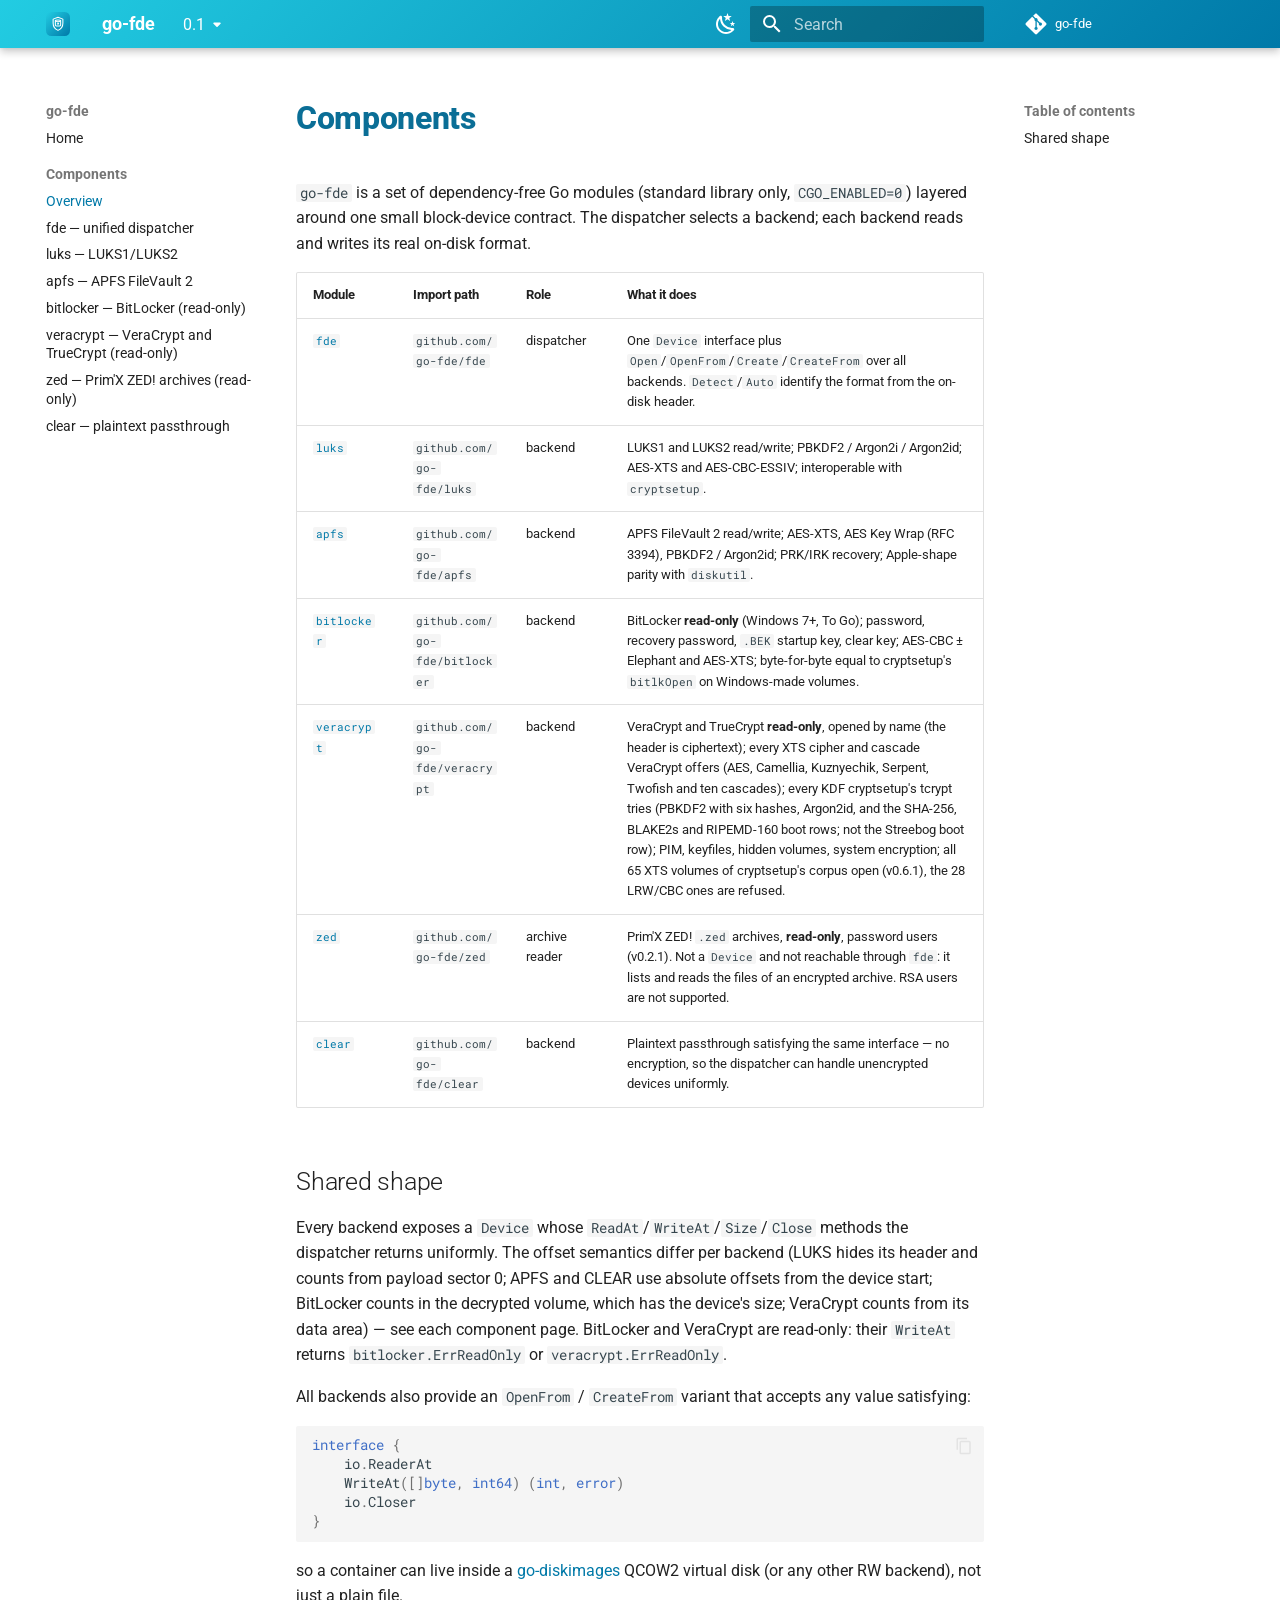
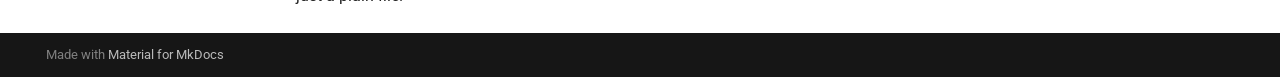
==== commit ce4d5526: "Deployed 576ba9a to 0.1 with MkDocs 1.6.1 and mike 2.2.0" ====
--- a/0.1/components/index.html
+++ b/0.1/components/index.html
@@ -726,13 +726,13 @@
 <td><a href="veracrypt/"><code>veracrypt</code></a></td>
 <td><code>github.com/go-fde/veracrypt</code></td>
 <td>backend</td>
-<td>VeraCrypt and TrueCrypt <strong>read-only</strong>, opened by name (the header is ciphertext); every XTS cipher and cascade VeraCrypt offers (AES, Camellia, Kuznyechik, Serpent, Twofish and ten cascades); every non-boot KDF (PBKDF2 with six hashes, Argon2id); PIM, keyfiles, hidden volumes; all 62 XTS volumes of cryptsetup's corpus open (v0.5.0), the 28 LRW/CBC ones are refused.</td>
+<td>VeraCrypt and TrueCrypt <strong>read-only</strong>, opened by name (the header is ciphertext); every XTS cipher and cascade VeraCrypt offers (AES, Camellia, Kuznyechik, Serpent, Twofish and ten cascades); every KDF cryptsetup's tcrypt tries (PBKDF2 with six hashes, Argon2id, and the SHA-256, BLAKE2s and RIPEMD-160 boot rows; not the Streebog boot row); PIM, keyfiles, hidden volumes, system encryption; all 65 XTS volumes of cryptsetup's corpus open (v0.6.1), the 28 LRW/CBC ones are refused.</td>
 </tr>
 <tr>
 <td><a href="zed/"><code>zed</code></a></td>
 <td><code>github.com/go-fde/zed</code></td>
 <td>archive reader</td>
-<td>Prim'X ZED! <code>.zed</code> archives, <strong>read-only</strong>, password users (v0.2.0). Not a <code>Device</code> and not reachable through <code>fde</code>: it lists and reads the files of an encrypted archive. RSA users are not supported.</td>
+<td>Prim'X ZED! <code>.zed</code> archives, <strong>read-only</strong>, password users (v0.2.1). Not a <code>Device</code> and not reachable through <code>fde</code>: it lists and reads the files of an encrypted archive. RSA users are not supported.</td>
 </tr>
 <tr>
 <td><a href="clear/"><code>clear</code></a></td>
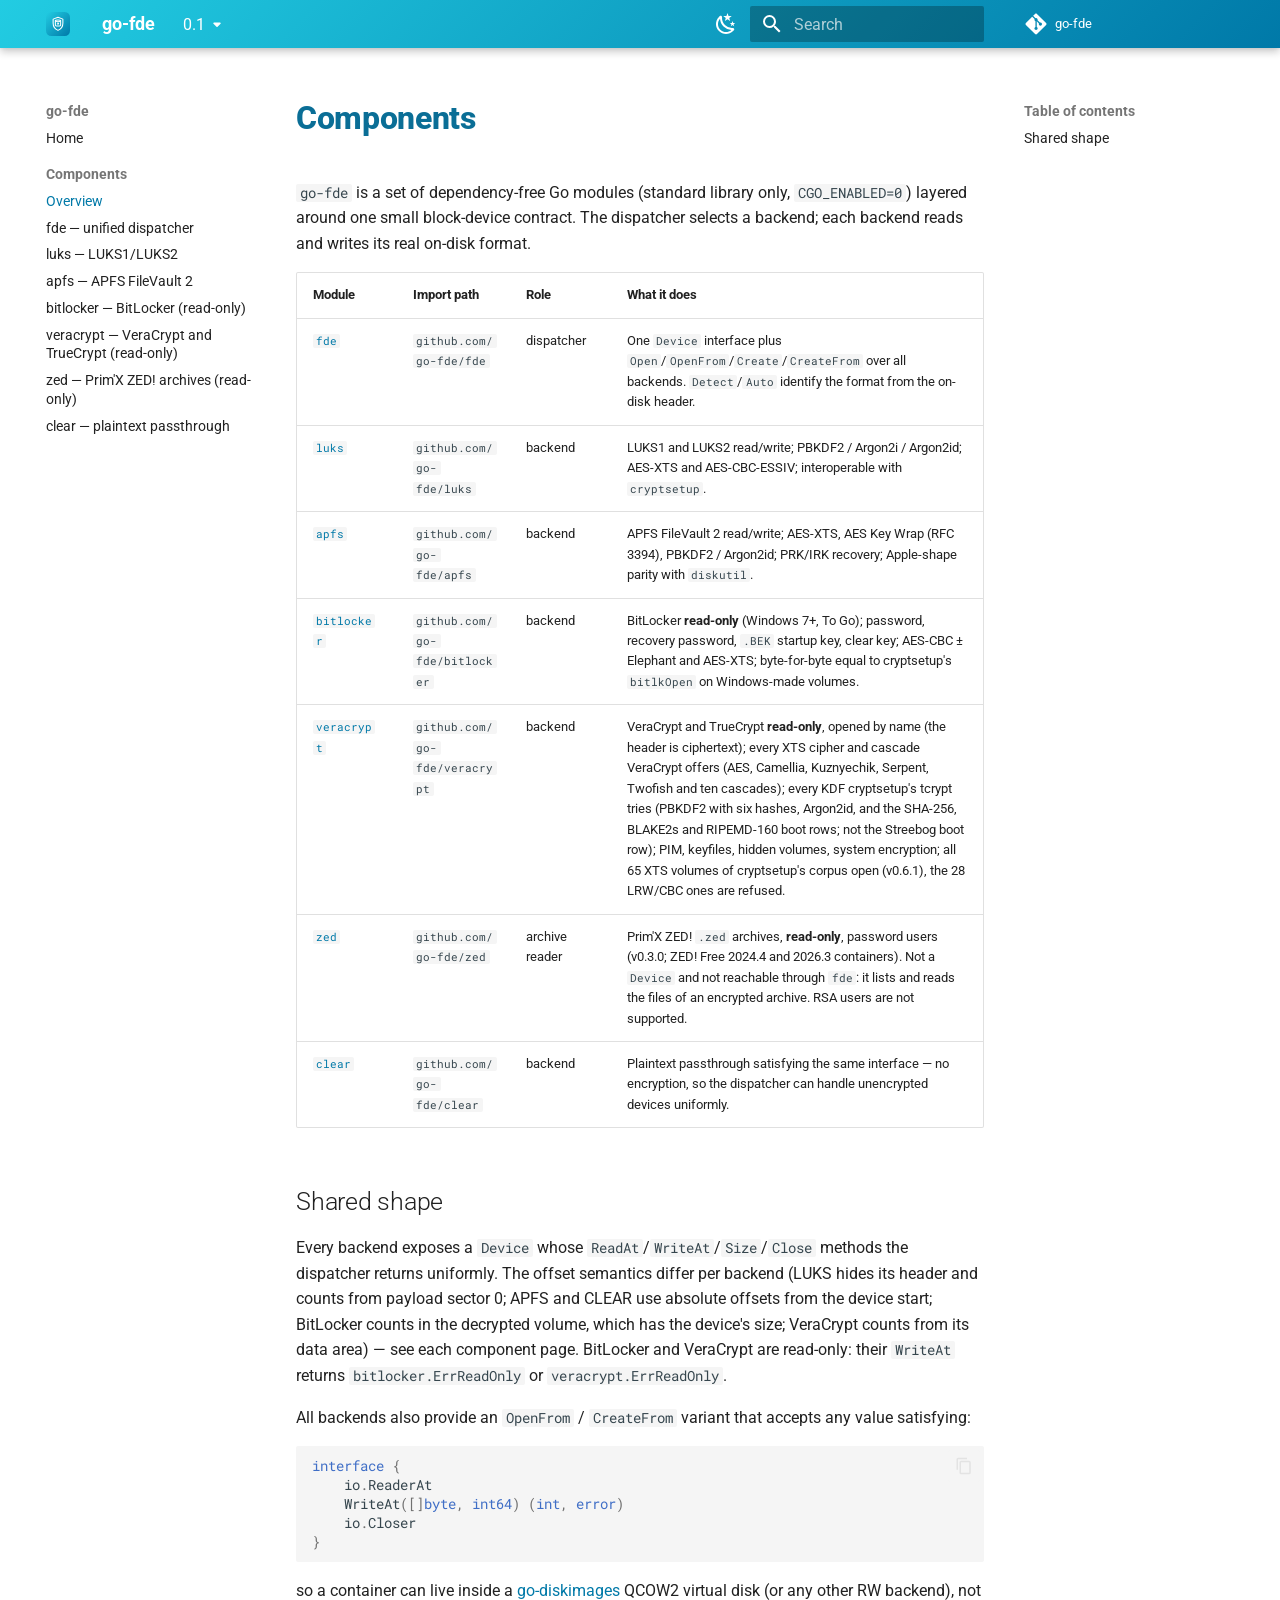
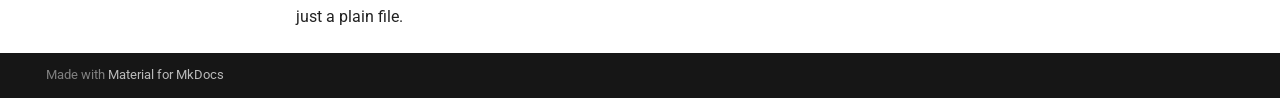
==== commit 7cd95f70: "Deployed 30160ea to 0.1 with MkDocs 1.6.1 and mike 2.2.0" ====
--- a/0.1/components/index.html
+++ b/0.1/components/index.html
@@ -732,7 +732,7 @@
 <td><a href="zed/"><code>zed</code></a></td>
 <td><code>github.com/go-fde/zed</code></td>
 <td>archive reader</td>
-<td>Prim'X ZED! <code>.zed</code> archives, <strong>read-only</strong>, password users (v0.2.1). Not a <code>Device</code> and not reachable through <code>fde</code>: it lists and reads the files of an encrypted archive. RSA users are not supported.</td>
+<td>Prim'X ZED! <code>.zed</code> archives, <strong>read-only</strong>, password users (v0.3.0; ZED! Free 2024.4 and 2026.3 containers). Not a <code>Device</code> and not reachable through <code>fde</code>: it lists and reads the files of an encrypted archive. RSA users are not supported.</td>
 </tr>
 <tr>
 <td><a href="clear/"><code>clear</code></a></td>
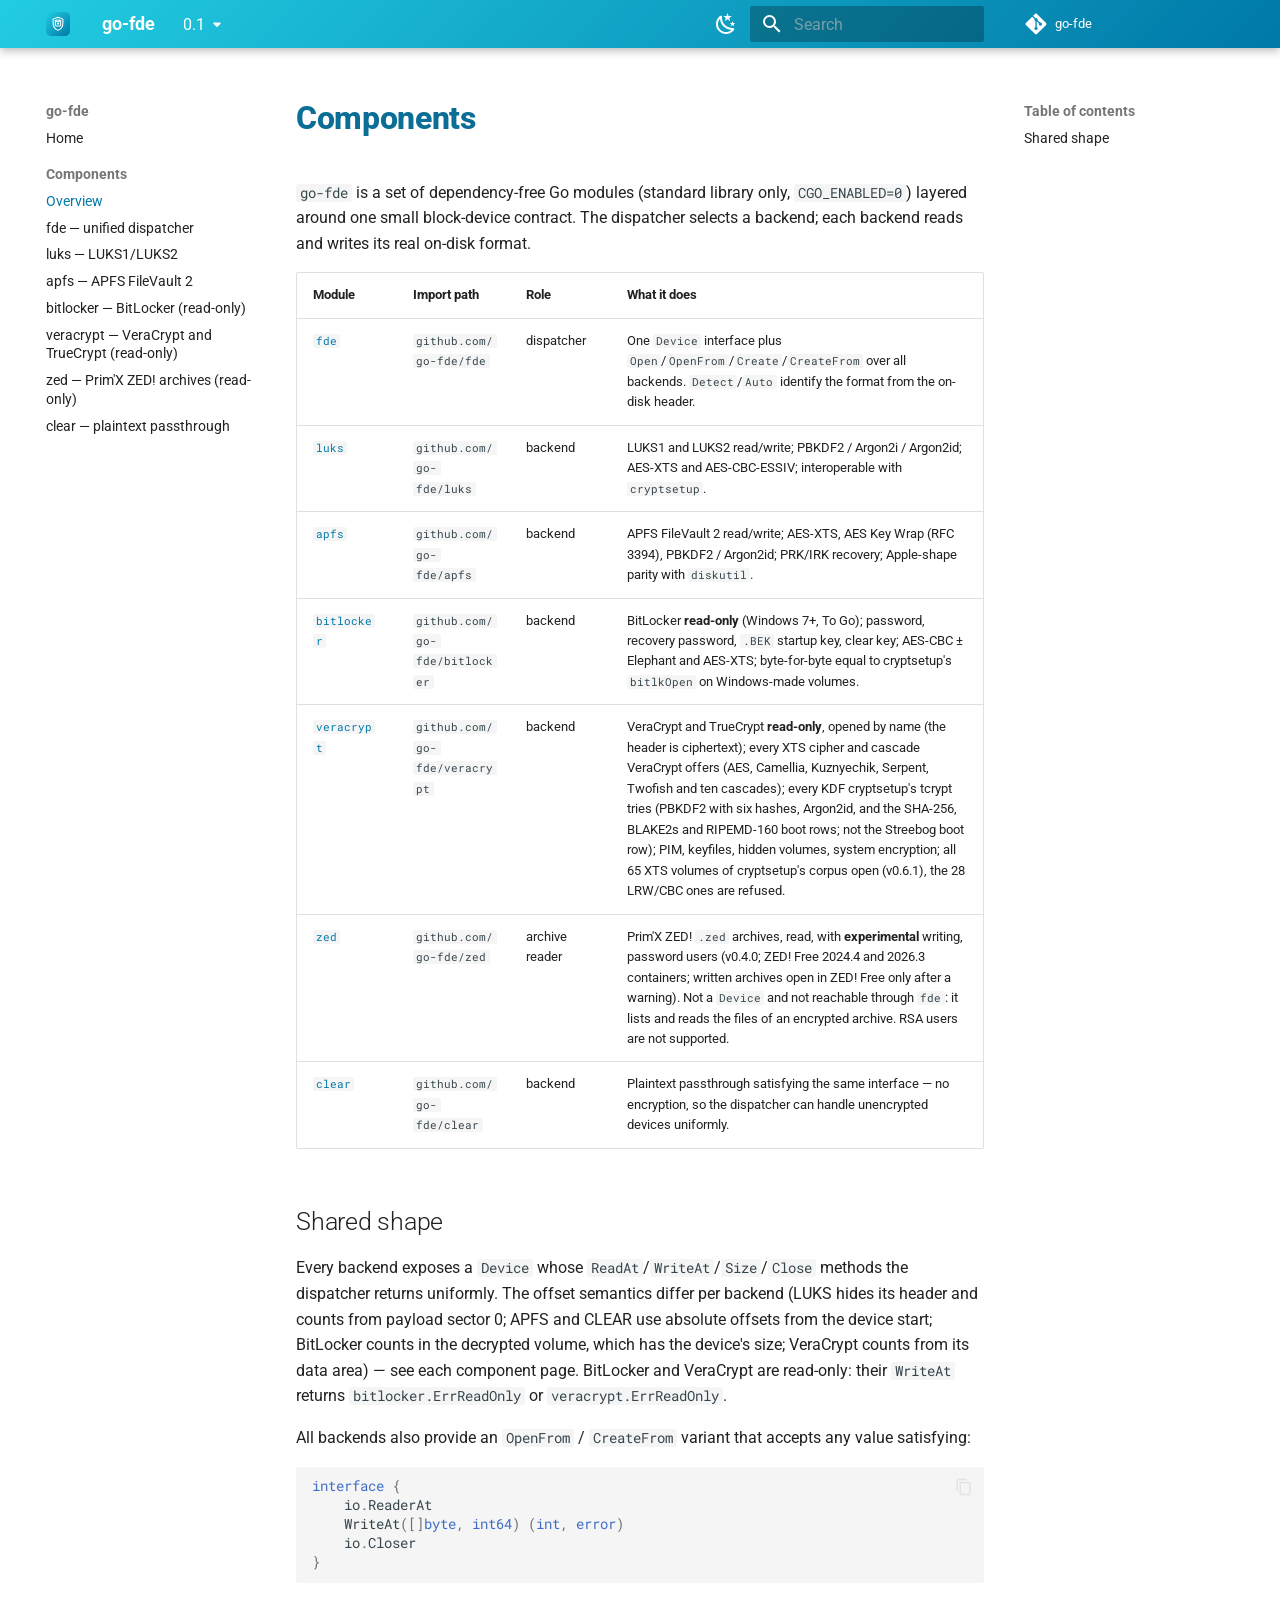
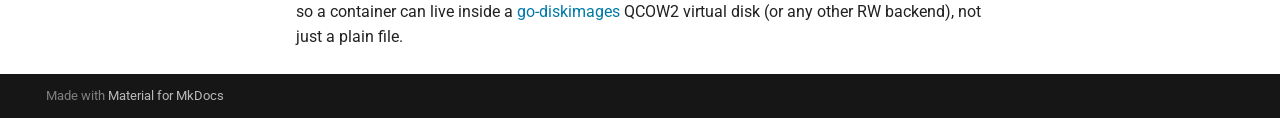
==== commit 1ebed8c4: "Deployed bed9019 to 0.1 with MkDocs 1.6.1 and mike 2.2.0" ====
--- a/0.1/components/index.html
+++ b/0.1/components/index.html
@@ -732,7 +732,7 @@
 <td><a href="zed/"><code>zed</code></a></td>
 <td><code>github.com/go-fde/zed</code></td>
 <td>archive reader</td>
-<td>Prim'X ZED! <code>.zed</code> archives, <strong>read-only</strong>, password users (v0.3.0; ZED! Free 2024.4 and 2026.3 containers). Not a <code>Device</code> and not reachable through <code>fde</code>: it lists and reads the files of an encrypted archive. RSA users are not supported.</td>
+<td>Prim'X ZED! <code>.zed</code> archives, read, with <strong>experimental</strong> writing, password users (v0.4.0; ZED! Free 2024.4 and 2026.3 containers; written archives open in ZED! Free only after a warning). Not a <code>Device</code> and not reachable through <code>fde</code>: it lists and reads the files of an encrypted archive. RSA users are not supported.</td>
 </tr>
 <tr>
 <td><a href="clear/"><code>clear</code></a></td>
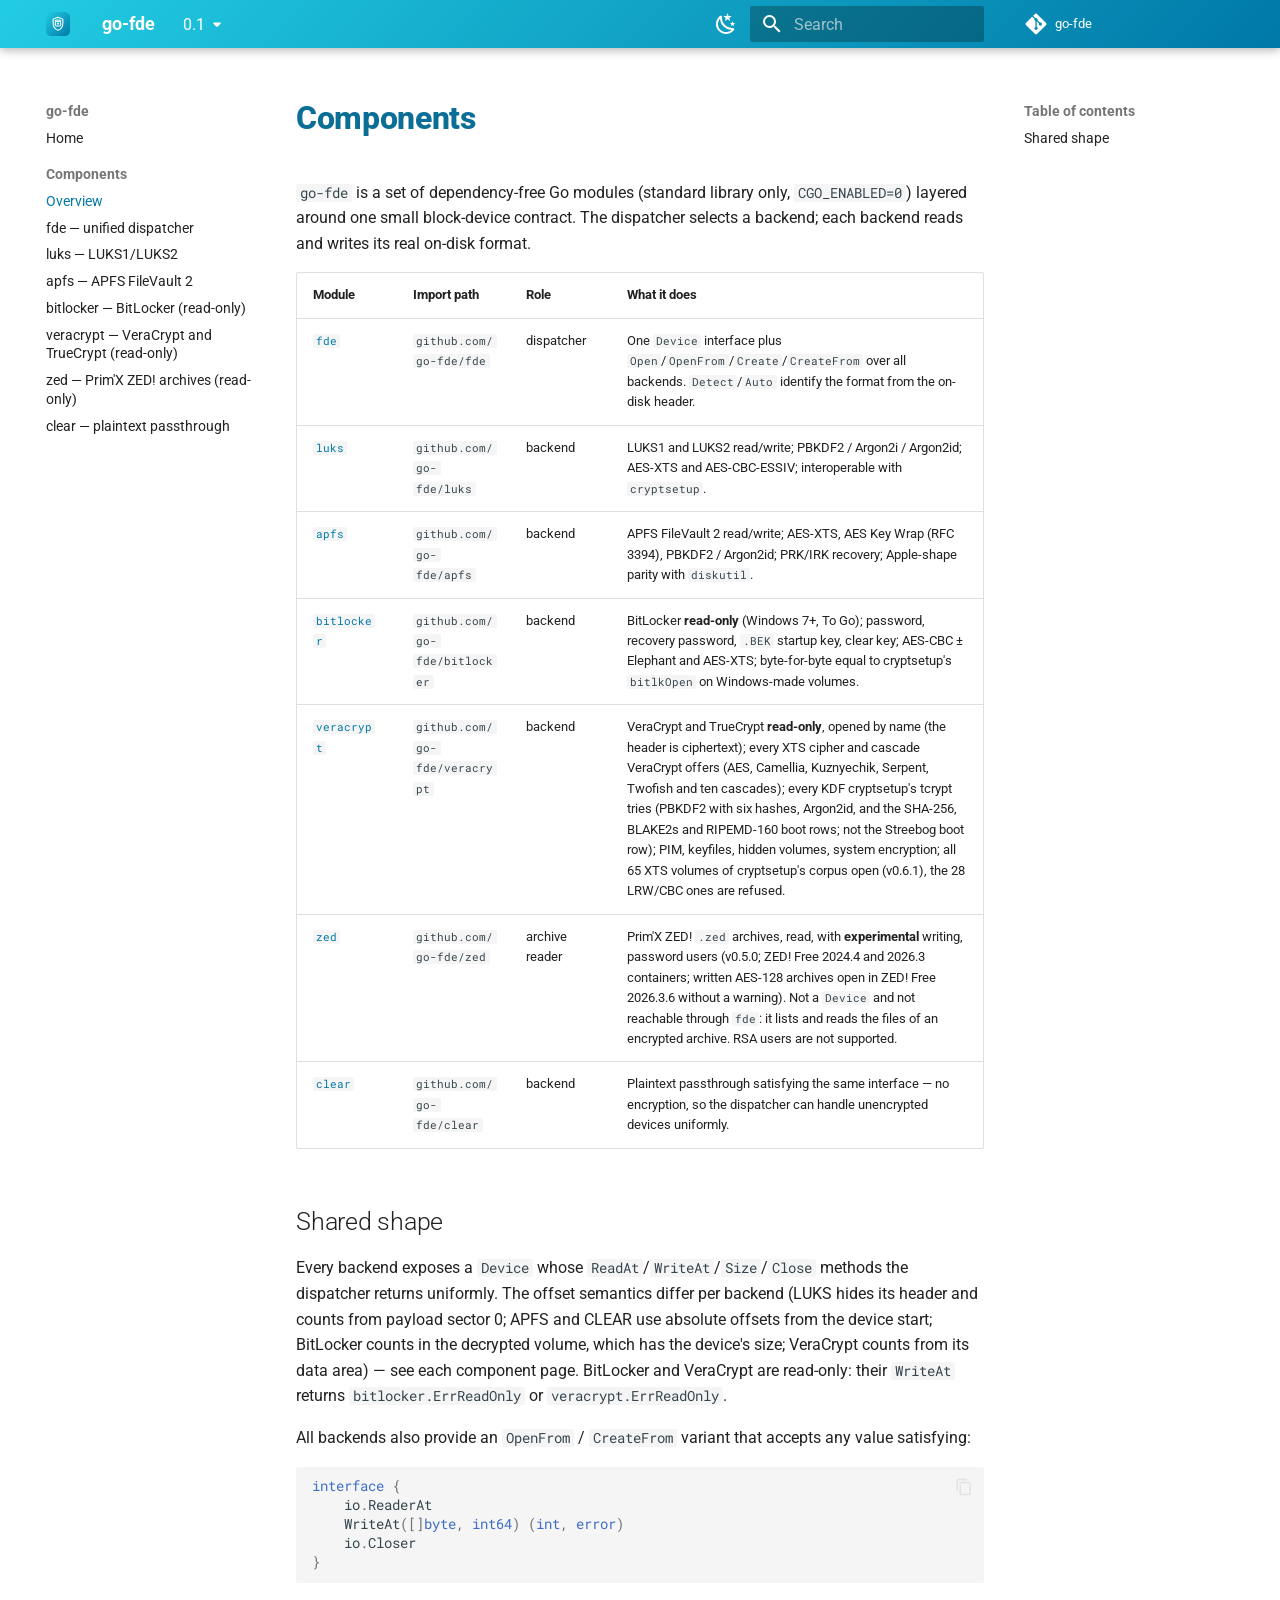
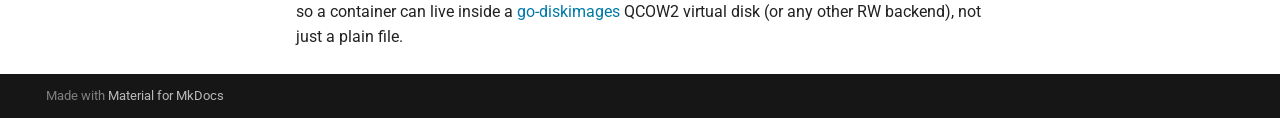
==== commit 14eae149: "Deployed 6544639 to 0.1 with MkDocs 1.6.1 and mike 2.2.0" ====
--- a/0.1/components/index.html
+++ b/0.1/components/index.html
@@ -732,7 +732,7 @@
 <td><a href="zed/"><code>zed</code></a></td>
 <td><code>github.com/go-fde/zed</code></td>
 <td>archive reader</td>
-<td>Prim'X ZED! <code>.zed</code> archives, read, with <strong>experimental</strong> writing, password users (v0.4.0; ZED! Free 2024.4 and 2026.3 containers; written archives open in ZED! Free only after a warning). Not a <code>Device</code> and not reachable through <code>fde</code>: it lists and reads the files of an encrypted archive. RSA users are not supported.</td>
+<td>Prim'X ZED! <code>.zed</code> archives, read, with <strong>experimental</strong> writing, password users (v0.5.0; ZED! Free 2024.4 and 2026.3 containers; written AES-128 archives open in ZED! Free 2026.3.6 without a warning). Not a <code>Device</code> and not reachable through <code>fde</code>: it lists and reads the files of an encrypted archive. RSA users are not supported.</td>
 </tr>
 <tr>
 <td><a href="clear/"><code>clear</code></a></td>
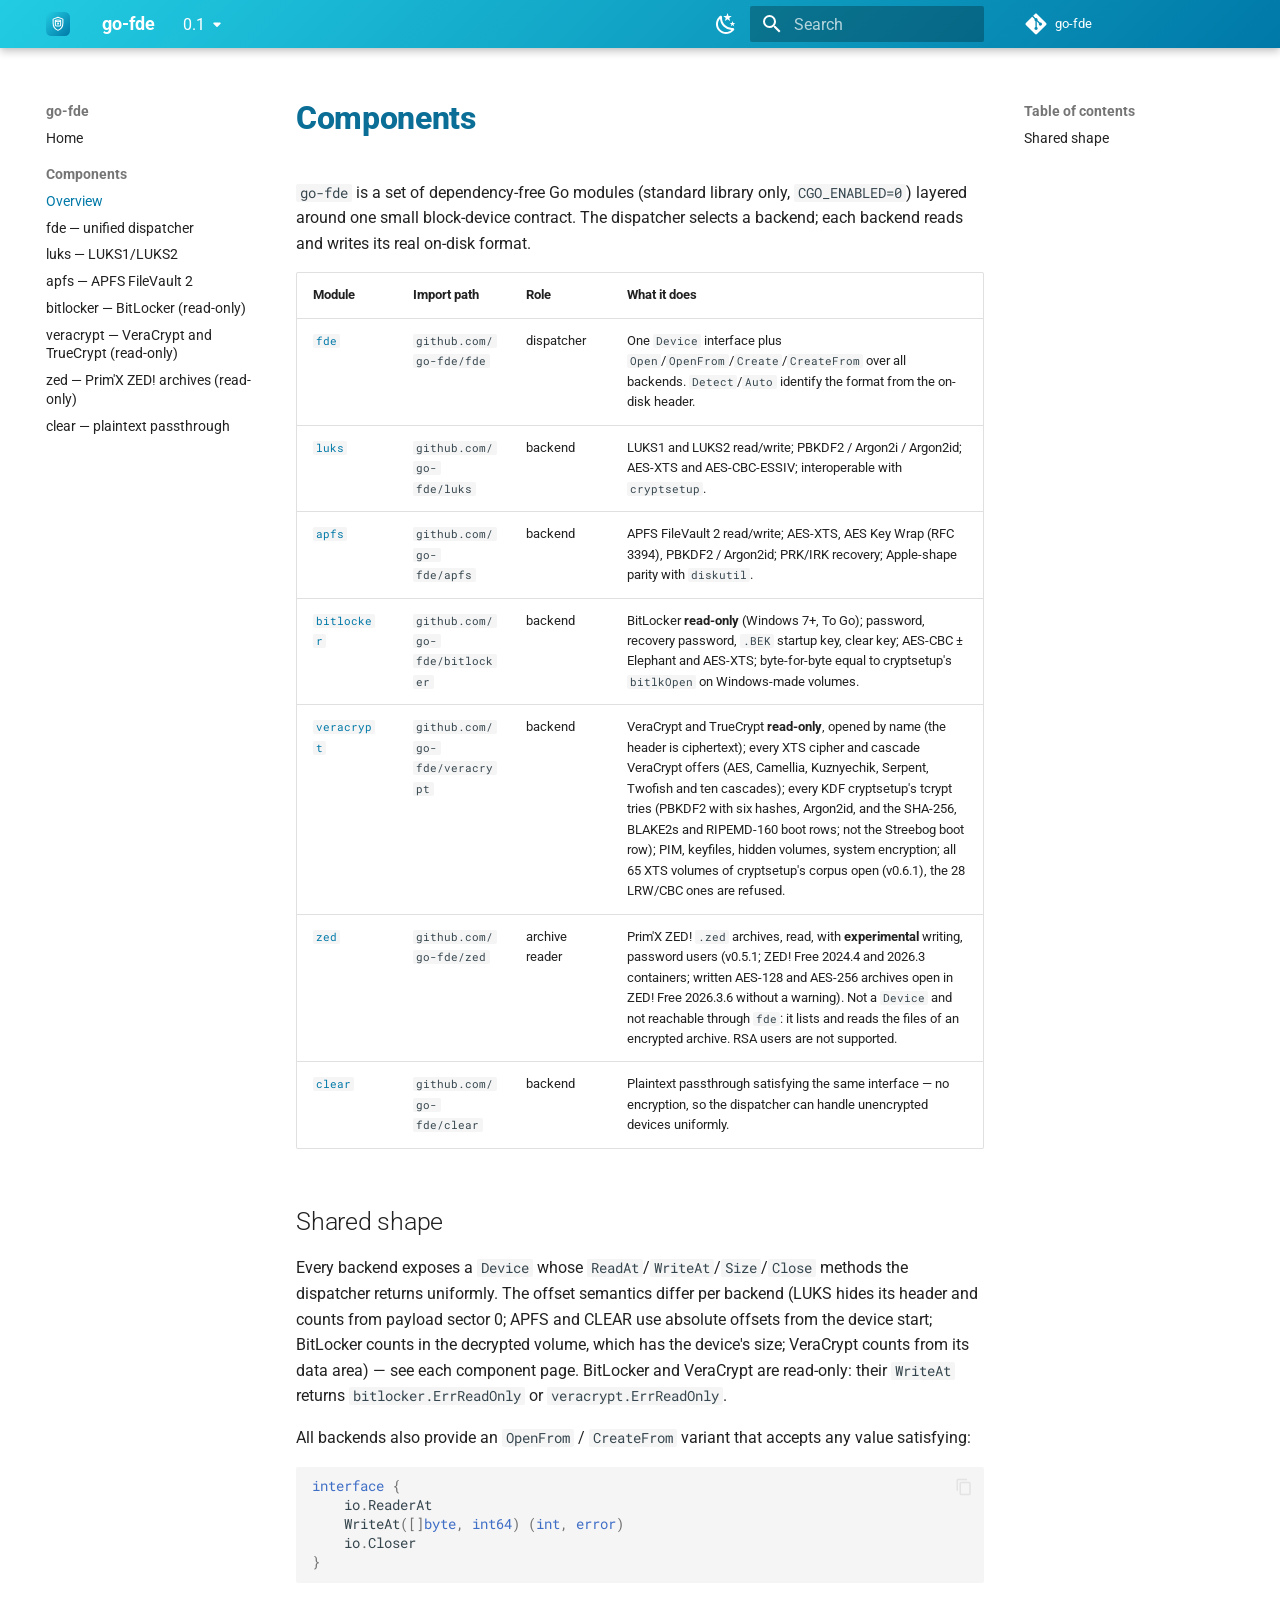
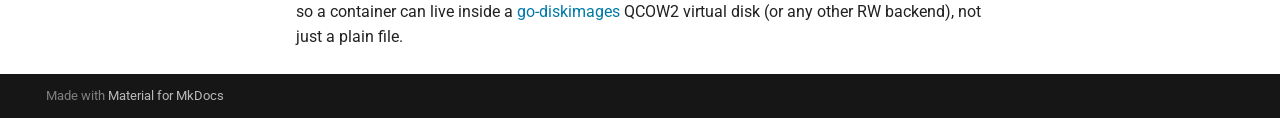
==== commit 6db31367: "Deployed d3134a1 to 0.1 with MkDocs 1.6.1 and mike 2.2.0" ====
--- a/0.1/components/index.html
+++ b/0.1/components/index.html
@@ -732,7 +732,7 @@
 <td><a href="zed/"><code>zed</code></a></td>
 <td><code>github.com/go-fde/zed</code></td>
 <td>archive reader</td>
-<td>Prim'X ZED! <code>.zed</code> archives, read, with <strong>experimental</strong> writing, password users (v0.5.0; ZED! Free 2024.4 and 2026.3 containers; written AES-128 archives open in ZED! Free 2026.3.6 without a warning). Not a <code>Device</code> and not reachable through <code>fde</code>: it lists and reads the files of an encrypted archive. RSA users are not supported.</td>
+<td>Prim'X ZED! <code>.zed</code> archives, read, with <strong>experimental</strong> writing, password users (v0.5.1; ZED! Free 2024.4 and 2026.3 containers; written AES-128 and AES-256 archives open in ZED! Free 2026.3.6 without a warning). Not a <code>Device</code> and not reachable through <code>fde</code>: it lists and reads the files of an encrypted archive. RSA users are not supported.</td>
 </tr>
 <tr>
 <td><a href="clear/"><code>clear</code></a></td>
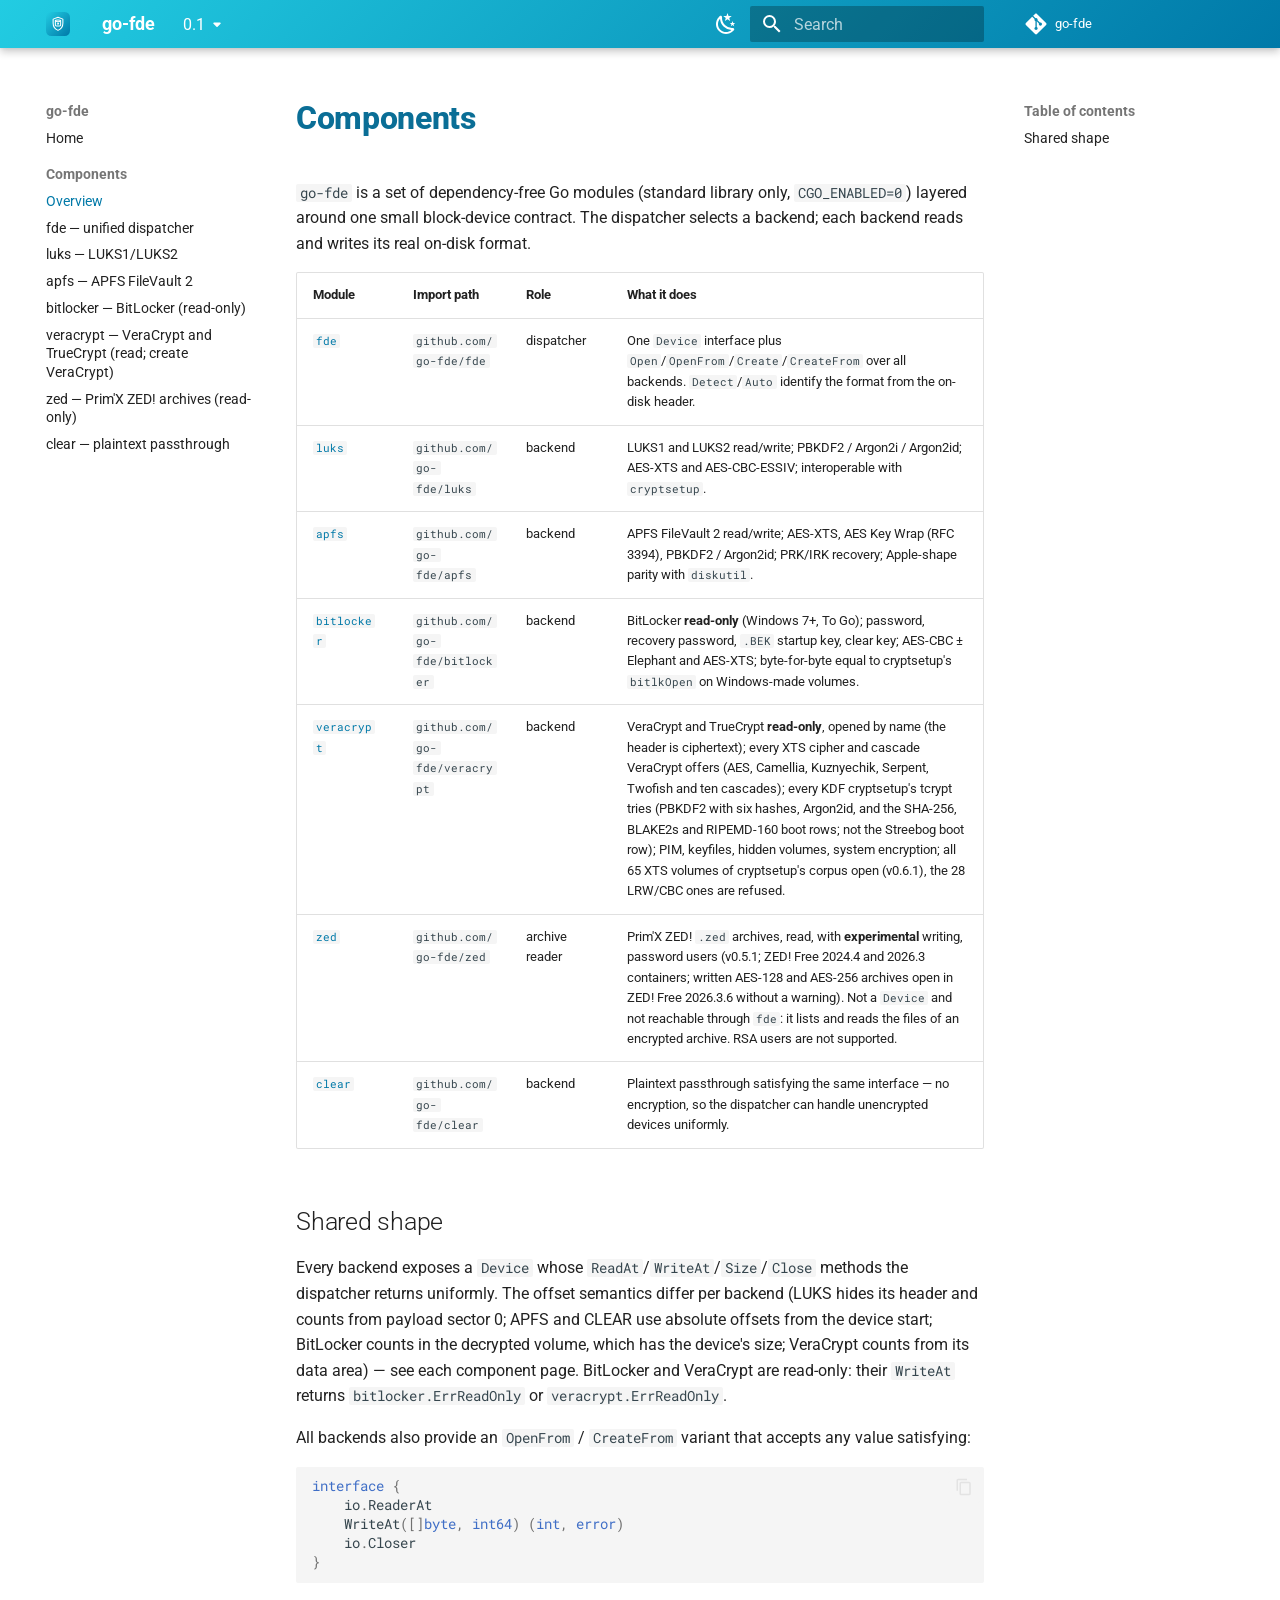
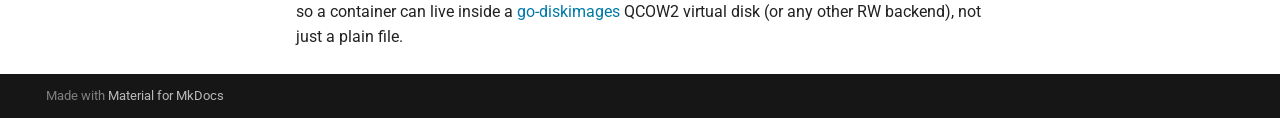
==== commit b82a1a36: "Deployed 90d041d to 0.1 with MkDocs 1.6.1 and mike 2.2.0" ====
--- a/0.1/components/index.html
+++ b/0.1/components/index.html
@@ -6,7 +6,7 @@
       <meta charset="utf-8">
       <meta name="viewport" content="width=device-width,initial-scale=1">
       
-        <meta name="description" content="Pure-Go full-disk encryption — a unified dispatcher over LUKS1/LUKS2, APFS FileVault 2, BitLocker and VeraCrypt (read-only), and a plaintext passthrough backend. No cgo, no root, interoperable with cryptsetup and diskutil.">
+        <meta name="description" content="Pure-Go full-disk encryption — a unified dispatcher over LUKS1/LUKS2, APFS FileVault 2, BitLocker (read-only) and VeraCrypt (read, and create), and a plaintext passthrough backend. No cgo, no root, interoperable with cryptsetup and diskutil.">
       
       
       
@@ -552,7 +552,7 @@
   <span class="md-ellipsis">
     
   
-    veracrypt — VeraCrypt and TrueCrypt (read-only)
+    veracrypt — VeraCrypt and TrueCrypt (read; create VeraCrypt)
   
 
     
